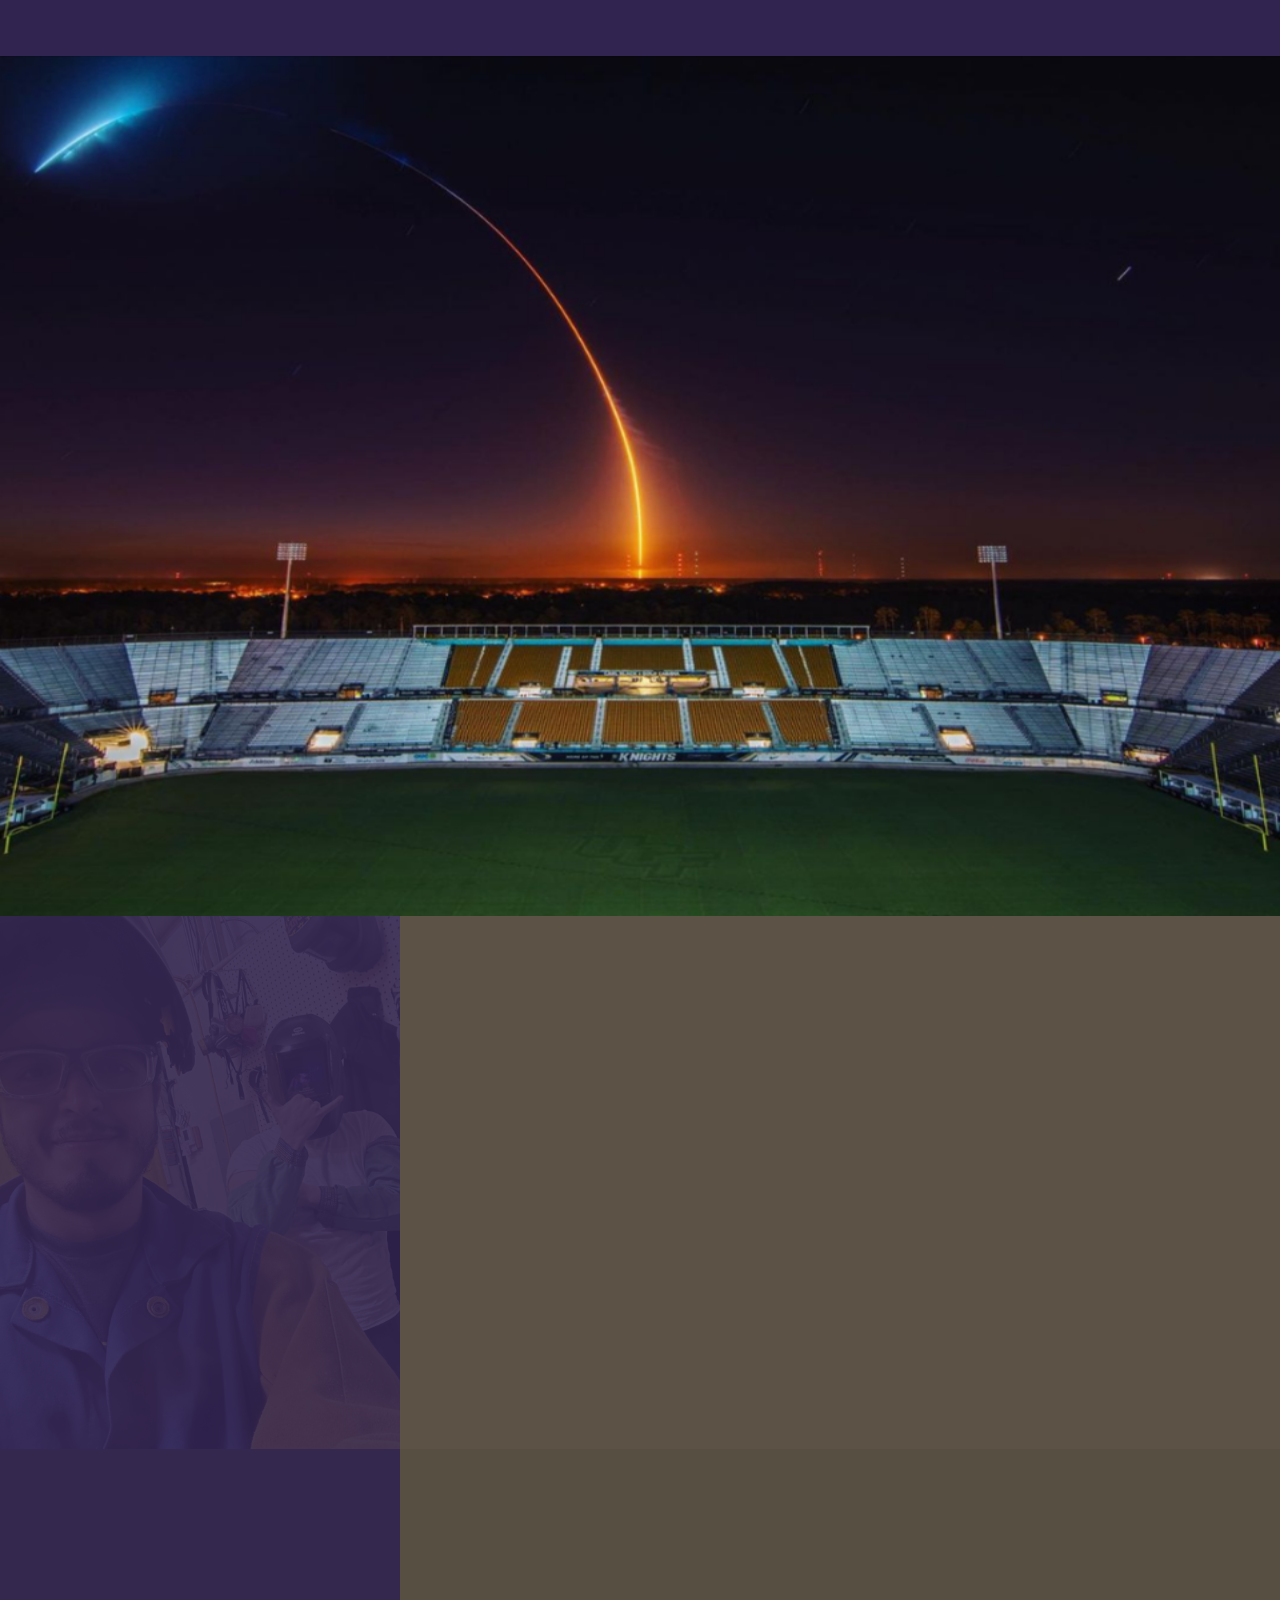
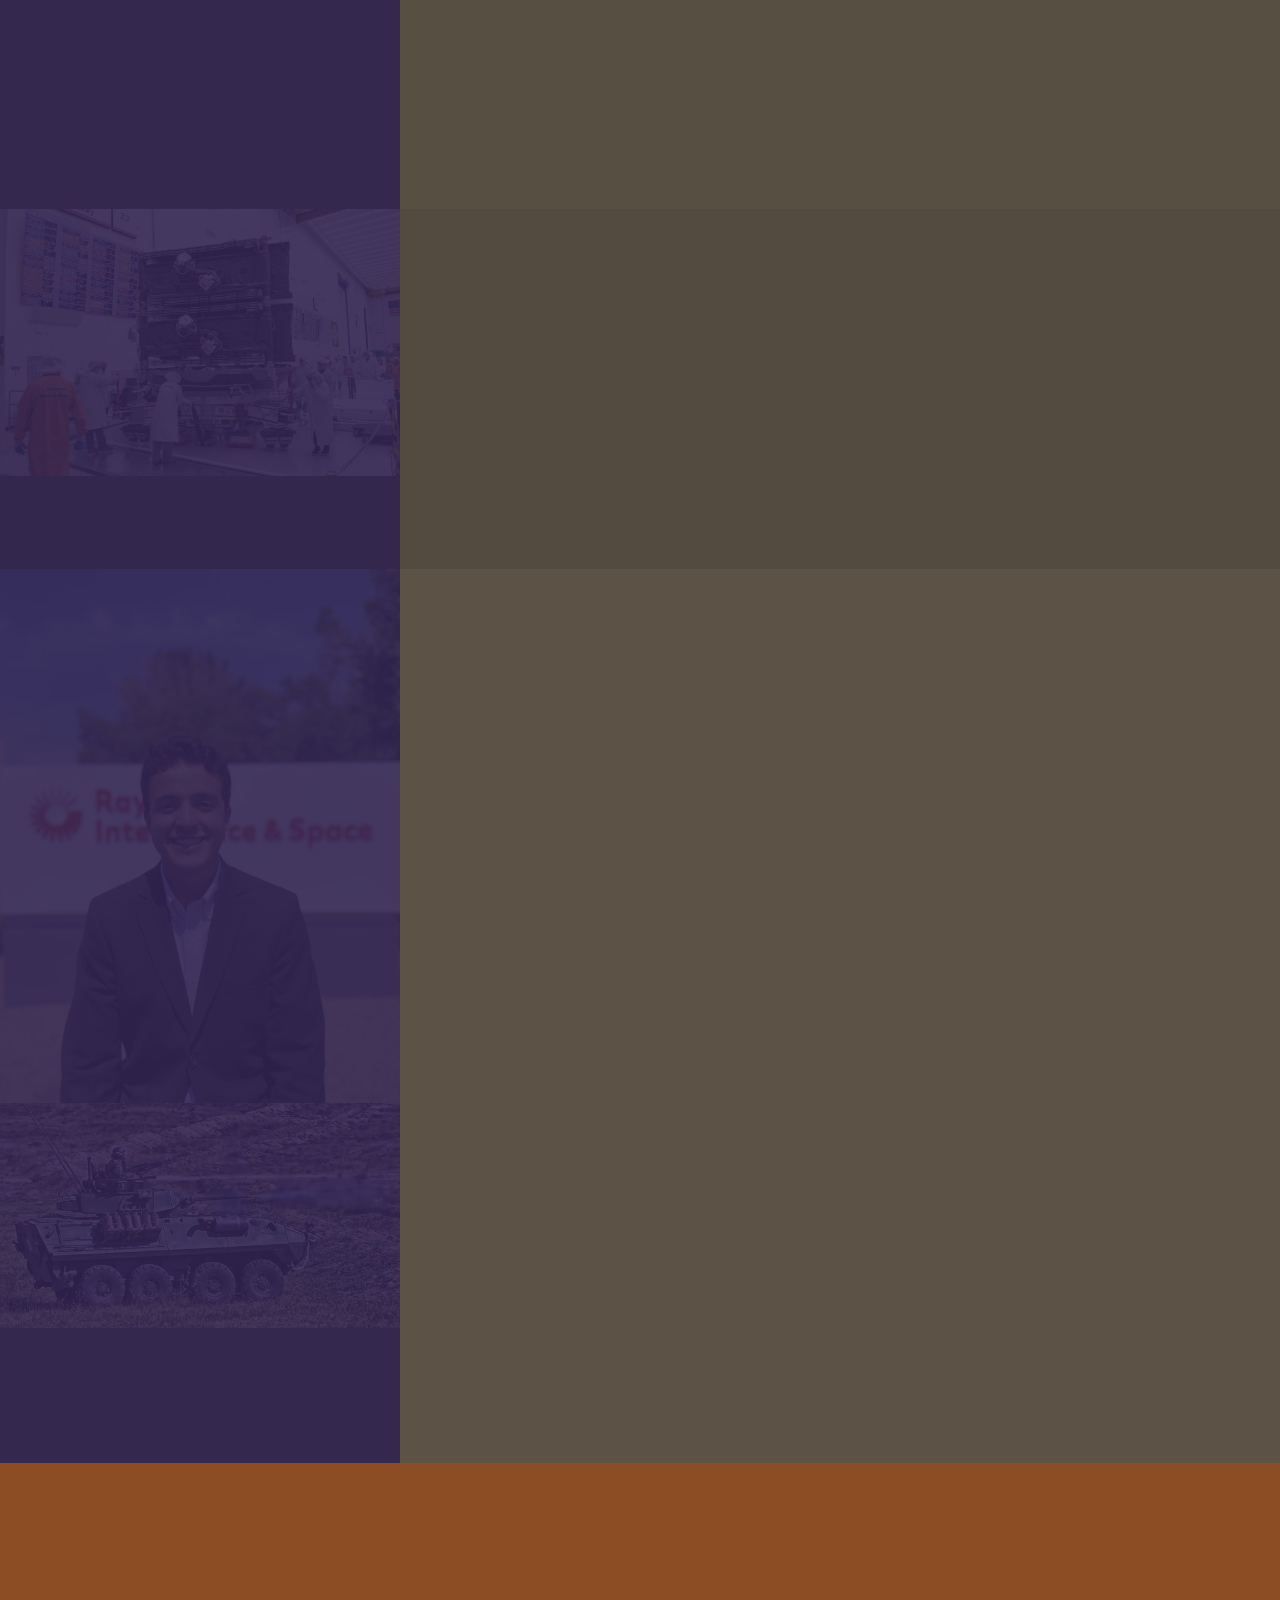
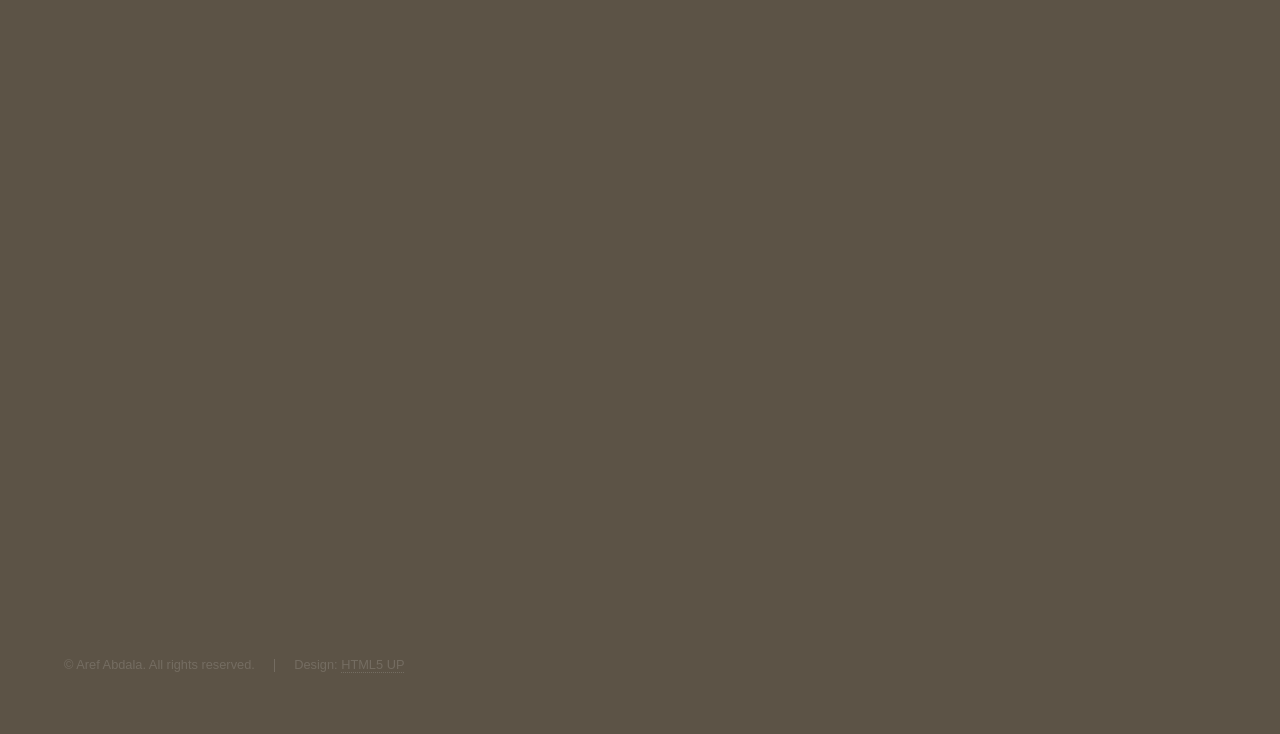
==== index.html @ 1170869e "Update index.html" ====
<!DOCTYPE HTML>
<!--
	Hyperspace by HTML5 UP
	html5up.net | @ajlkn
	Free for personal and commercial use under the CCA 3.0 license (html5up.net/license)
-->
<html>
	<head>
		<title>Aref Abdala</title>
		<meta charset="utf-8" />
		<meta name="viewport" content="width=device-width, initial-scale=1, user-scalable=no" />
		<link rel="stylesheet" href="assets/css/main.css" />
		<noscript><link rel="stylesheet" href="assets/css/noscript.css" /></noscript>
	</head>
	<body class="is-preload">

		<!-- Sidebar -->
			<section id="sidebar">
				<div class="inner">
					<nav>
						<ul>
							<li><a href="#intro">Introduction</a></li>
							<li><a href="#one">Internships</a></li>
							<li><a href="#two">Extra Curricular</a></li>
							<li><a href="#three">Skills & Interests</a></li>
							
							<li><a href="#five">Awards & Recognitions</a></li>
							<li><a href="#six">Contact</a></li>

						</ul>
					</nav>
				</div>
			</section>

		<!-- Wrapper -->
			<div id="wrapper">

				<!-- Intro -->
					<section id="intro" class="wrapper style1 fullscreen fade-up">
						<div class="inner">
							<h1>Aref Abdala</h1>
							<p>Welcome to my portfolio! I created this website to showcase my skills and past experiences.
								<br><br> I am an Aerospace and Mechanical Engineering student at the Univesity of Central Florida looking for opportunities to learn and develop my skills.
							<br><br> Click the button below if you would like more details in a PDF version of this portfolio or my resume! 
								<li><a href="Aref_portfolio.pdf" class="button scrolly">Portfolio PDF</a><a href="Aref_resume.pdf" class="button scrolly">Resume PDF</a></li>
							</ul>
							</div>
					</section>

				<!-- One -->
					<section id="one" class="wrapper style2 spotlights">
						<section>
							<a href="#" class="image"><img src="images/LDS_1.jpg" alt="" data-position="top center" style="max-height:100%; max-width:100%;"/></a>
							<div class="content">
								<div class="inner">
									<h2>LDS Vacuum</h2>
									<p>Manufactured high vacuum hardware capable of sustaing leak rates
										below 1E−9 mbar through TIG welding, manual lathe, manual mill, and other shop tools.</p>
									
								</div>
							</div>
						</section>
						<section>
							<a href="#" class="image"><img src="images/jpl_1.jpg" alt="" style="max-height:100%; max-width:100%;"/></a>
							<div class="content">
								<div class="inner">
									<h2>Jet Propulsion Laboratory</h2>
									<p>Analyzed sea surface temperature (SST), ocean chlorophyll a, and sea level data from the Surface Water Ocean Topography (SWOT) mission.
									</p>
									
								</div>
							</div>
						</section>
						<section>
							<a href="#" class="image"><img src="images/boeing_1.jpg" alt=""style="max-height:100%; max-width:100%;" /></a>
							<div class="content">
								<div class="inner">
									<h2>Boeing</h2>
									<p>Identified, documented, and communicated powered spacecraft testing anomalies in an ESD controlled environment.</p>
									
								</div>
							</div>
						</section>
						<section>
							<a href="#" class="image"><img src="images/RIS_1.jpg" alt=""  style="max-height:100%; max-width:100%;"/></a>
							<div class="content">
								<div class="inner">
									<h2>Raytheon Intelligence and Space</h2>
									<p>Established comprehensive documentation guidelines and desk instructions for Joint Polar Satellite System- Common Ground Systems.</p>
									
								</div>
							</div>
						</section>
						<section>
							<a href="#" class="image"><img src="images/NSIN_1.jpg" alt="" data-position="top center" style="max-height:100%; max-width:100%;" /></a>
							<div class="content">
								<div class="inner">
									<h2>National Security Innovation Network</h2>
									<p>Utilized topology optimization techniques to reduce material usage while maintaining structural integrity of additively manufactured projects.</p>
									
								</div>
							</div>
						</section>
						
					</section>

				<!-- Two -->
					<section id="two" class="wrapper style3 fade-up">
						<div class="inner">
							<h2>Extra Curricular</h2>
							<p>The following is a list of activities and projects that I have worked!</p>
							<div class="features">
								<section>
									<a href="#" class="image"><img src="images/micro_1.jpg" alt="" data-position="top center" style="max-height:100%; max-width:100%;"/></a>
									<h3>Small-Scale Rotating Detonation Engine</h3>
									<p>Led the design, fabrication and testing of UCF's first Small-Scale Rotating Detonation Engine.</p>
									
								</section>
								<section>
									<a href="#" class="image"><img src="images/AIAA_1.jpg" alt="" data-position="top center" style="max-height:100%; max-width:100%;"/></a>
									<h3>3-in Rotating Detonation Engine</h3>
									<p>Compared three methods of calculating the stagnation pressure at the exit of a combustion chamber.</p>
									
								</section>

								<section>
									<a href="#" class="image"><img src="images/emerg_1.JPG" alt="" data-position="top center" style="max-height:100%; max-width:100%;"/></a>
									<h3>Emergency Insights</h3>
									<p>Developed a platform that allows future home owners or property managers to access potential hazards to their property from natural disasters.</p>
									
								</section>
								<section>
									<a href="#" class="image"><img src="images/arm_1.jpg" alt="" data-position="top center" style="max-height:100%; max-width:100%;"/></a>
									<h3>Robotic Arm Project</h3>
									<p>Oversaw the design, manufacturing and integration of a robotic arm.</p>
									
								</section>
								<section>
									<a href="#" class="image"><img src="images/OUR_1.jpg" alt="" data-position="top center" style="max-height:100%; max-width:100%;"/></a>
									<h3>Office of undergaduate Research</h3>
									<p>Mentored multiple university students by establishing unique goals, timelines, and possible opportunities for each individual.</p>
									
								</section>
								<section>
									<a href="#" class="image"><img src="images/SS_1.webp" alt="" data-position="top center" style="max-height:100%; max-width:100%;"/></a>
									<h3>Nanophotonics Device Group
									</h3>
									<p>Led a research study focused on determining the best manufacturing techniques for a photovoltaic cell.</p>
									
								</section>
								<section>
									<a href="#" class="image"><img src="images/Fiesta_1.jpg" alt="" data-position="top center" style="max-height:100%; max-width:100%;"/></a>
									<h3>Community Service</h3>
									<p>Volunteered at multiple non-profit organizations.These organizations vary from camp counselor, scholarship ambassador and pier cleanup scuba diver.</p>
									
								</section>
								<section>
									<a href="#" class="image"><img src="images/seds.jpg" alt="" data-position="top center" style="max-height:100%; max-width:100%;"/></a>
									<h3>Student Organization</h3>
									<p>Participated and led multiple registered student organizations at the University of Central Florida.</p>
									
								</section>
								
							</div>
							
						</div>
					</section>
					<!-- Three -->

					<section id="three" class="wrapper style3 fade-up">
						<div class="inner">
							<h2>Skills & Interests</h2>
							
							<h3>Programming</h3>
							<div class="featurestest">
								<section>
									<h4>Python</h4>
								</section>
								<section>
									<h4>MATLAB</h4>
								</section>
								<section>
									<h4>C</h4>
								</section>
								<section>
									<h4>HTML</h4>
								</section>
								<section>
									<h4>CSS</h4>
								</section>
								<section>
									<h4>LATEX</h4>
								</section>
								
								
							</div>
							<h3>Software</h3>
							<div class="featurestest">
								<section>
									<h4>ANSYS</h4>
								</section>
								<section>
									<h4>Solidworks</h4>
								</section>
								<section>
									<h4>LabVIEW</h4>
								</section>
								<section>
									<h4>Jira</h4>
								</section>
								<section>
									<h4>Confluence</h4>
								</section>
								<section>
									<h4>Excel</h4>
								</section>
								<section>
									<h4>Gantt</h4>
								</section>
								<section>
									<h4>Teamcenter</h4>
								</section>
								<section>
									<h4>Word</h4>
								</section>
								<section>
									<h4>Github</h4>
								</section>
								<section>
									<h4>Overleaf</h4>
								</section>
								
								
							</div>

							<h3>Fabrication</h3>
							<div class="featurestest">
								<section>
									<h4>ASME Y14.5 GD&T,</h4>
								</section>
								<section>
									<h4>P&ID</h4>
								</section>
								
								<section>
									<h4>Band Saw</h4>
								</section>
								<section>
									<h4>Dynobrade and Dremel</h4>
								</section>
								<section>
									<h4>Manual Lathe</h4>
								</section>
								<section>
									<h4>Manual Mill</h4>
								</section>
								<section>
									<h4>TIG Welding</h4>
								</section>
								<section>
									<h4>MIG Welding</h4>
								</section>
								<section>
									<h4>3D Printing</h4>
								</section>
								<section>
									<h4>Metrology</h4>
								</section>
								
								
							</div>

							<h3>Interests</h3>
							<div class="featurestest">
								<section>
									<h4>Geographic Information Systems (GIS)</h4>
								</section>
								<section>
									<h4>Space Economy</h4>
								</section>
								<section>
									<h4>Automotive Refurbishing</h4>
								</section>
								<section>
									<h4>Volunteering
									</h4>
								</section>
								
								
							</div>
						</div>
					</section>
				
					

					<!-- Five -->
				<section id="five" class="wrapper style1 fade-up">
					<div class="inner">
						<h2>Awards & Recognitions</h2>
						
						<div class="inner">
							<h3>Scholarships</h3>
							<ul class="alt">
								<li style="text-align:left;">
									<span style="float:right;">
										2020, 2021, 2022, 2023
									</span>
									Bright Futures Medallion Scholarship
									
								</li>
								<li style="text-align:left;">
									<span style="float:right;">
										2021, 2022, 2023
									</span>
									Lockheed Martin STEM Scholarship
									
								</li>
								<li style="text-align:left;">
									<span style="float:right;">
										2021, 2022, 2023
									</span>
									Hispanic Scholarship Fund Scholar
									
								</li>
								<li style="text-align:left;">
									<span style="float:right;">
										2021, 2022, 2023
									</span>
									Hispanic Heritage Scholarship Fund (HHSF)(Boeing & Duke Energy)
									
								</li>
								<li style="text-align:left;">
									<span style="float:right;">
										2022, 2023
									</span>
									RAMP Scholar (UCF)
									
								</li>
								<li style="text-align:left;">
									<span style="float:right;">
										2023
									</span>
									Presidio Future Built Scholarship
									
								<li style="text-align:left;">
									<span style="float:right;">
										2022
									</span>
									ScholarSHPE (Raytheon Technologies)
									
								</li>
								<li style="text-align:left;">
									<span style="float:right;">
										2022
									</span>
									Pheonix Scholarship (UCF)
									
								</li>
								<li style="text-align:left;">
									<span style="float:right;">
										2022
									</span>
									GMiS Scholarship (Boeing)
									
								</li>
								<li style="text-align:left;">
									<span style="float:right;">
										2022
									</span>
									Diversity Scholar (Boeing & AIAA)
									
								</li>
								<li style="text-align:left;">
									<span style="float:right;">
										2021
									</span>
									Ortlieb Scholarship
									
								</li>
								<li style="text-align:left;">
									<span style="float:right;">
										2020
									</span>
									F-L.E.A.R.N. Scholarship (UCF)
									
								</li>
								<li style="text-align:left;">
									<span style="float:right;">
										2020
									</span>
									Salute to Education Scholarship (Ford)
									
								</li>
								<li style="text-align:left;">
									<span style="float:right;">
										2020
									</span>
									Broward Education Foundation
									
								</li>
								<li style="text-align:left;">
									<span style="float:right;">
										2020
									</span>
									PTSA Steve Schultze Memorial Scholarship
									
								</li>
								<li style="text-align:left;">
									<span style="float:right;">
										2020
									</span>
									Nicole Hobin Memorial Scholarship
									
								</li>
							</ul>

							<h3>Publications</h3>
							<ul class="alt">
								<li style="text-align:left;">
									<span style="float:right;">
										AIAA Aviation 2023
									</span>
									"Base Drag Considerations to Determine Equivalent Available  
									<br>Pressure in the Rotating Detonation Rocket Engine" 
									
								</li>
								<li style="text-align:left;">
									<span style="float:right;">
										AIAA Region II Student Conference 2024
									</span>
									"Exploring Operability and Design Characteristics of a Small-Scale 
									<br> Methane/Oxygen Jet-in-Crossflow Rotating Detonation Engine" (pending)
									
								</li>
								<li style="text-align:left;">
									<span style="float:right;">
										AIAA SciTech 2025
									</span>
									"Additively Manufactured Inconel 718 In Small-Scale Rotating  
									<br>Detonation Rocket Engines" (pending)							
								</li>
							</ul>

							<h3>Academic Presentations</h3>
							<ul class="alt">
								<li style="text-align:left;">
									<span style="float:right;">
										2024
									</span>
								</li>Student Scholar Symposiun
									
								<li style="text-align:left;">
									<span style="float:right;">
										2024
									</span>
									AIAA Region II Student Conference
									
								</li>
								<li style="text-align:left;">
									<span style="float:right;">
										2023
									</span>
									AIAA 2023 Aviation Conference
									
								</li>
								<li style="text-align:left;">
									<span style="float:right;">
										2023
									</span>
									Florida Fluids Symposium II
									
								</li>
								<li style="text-align:left;">
									<span style="float:right;">
										2022
									</span>
									SHPE National Conference
									
								</li>
								<li style="text-align:left;">
									<span style="float:right;">
										2021
									</span>
									Office of Undergraduate Research - F-L.E.A.R.N. Showcase
									
								</li>
							</ul>
						
							
							
						</div>
					</div>
				</section>

		
				<!-- six -->
				<section id="six" class="wrapper style1 fade-up">
					<div class="inner">
						<h2>Get in touch</h2>
						<p>Feel free to reach out if you have any questions, or just want to chat!
							<br>
							For more info, make sure to check my resume and protfolio!
							<li><a href="Aref_portfolio.pdf" class="button scrolly">Portfolio PDF</a><a href="Aref_resume.pdf" class="button scrolly">Resume PDF</a></li>
						</p>
						<div class="inner">
							<section>
								<ul class="contact">
									<li>
										<h3>Email</h3>
										<a href="#">arefabdala@gmail.com</a>
									</li>
									<li>
										<h3>Phone</h3>
										<span>(786) 899-1650</span>
									</li>
								</ul>
							</section>
						</div>
					</div>
				</section>

			</div>
			
		<!-- Footer -->
			<footer id="footer" class="wrapper style1-alt">
				<div class="inner">
					<ul class="menu">
						<li>&copy; Aref Abdala. All rights reserved.</li><li>Design: <a href="http://html5up.net">HTML5 UP</a></li>
					</ul>
				</div>
			</footer>

		<!-- Scripts -->
			<script src="assets/js/jquery.min.js"></script>
			<script src="assets/js/jquery.scrollex.min.js"></script>
			<script src="assets/js/jquery.scrolly.min.js"></script>
			<script src="assets/js/browser.min.js"></script>
			<script src="assets/js/breakpoints.min.js"></script>
			<script src="assets/js/util.js"></script>
			<script src="assets/js/main.js"></script>

	</body>
</html>
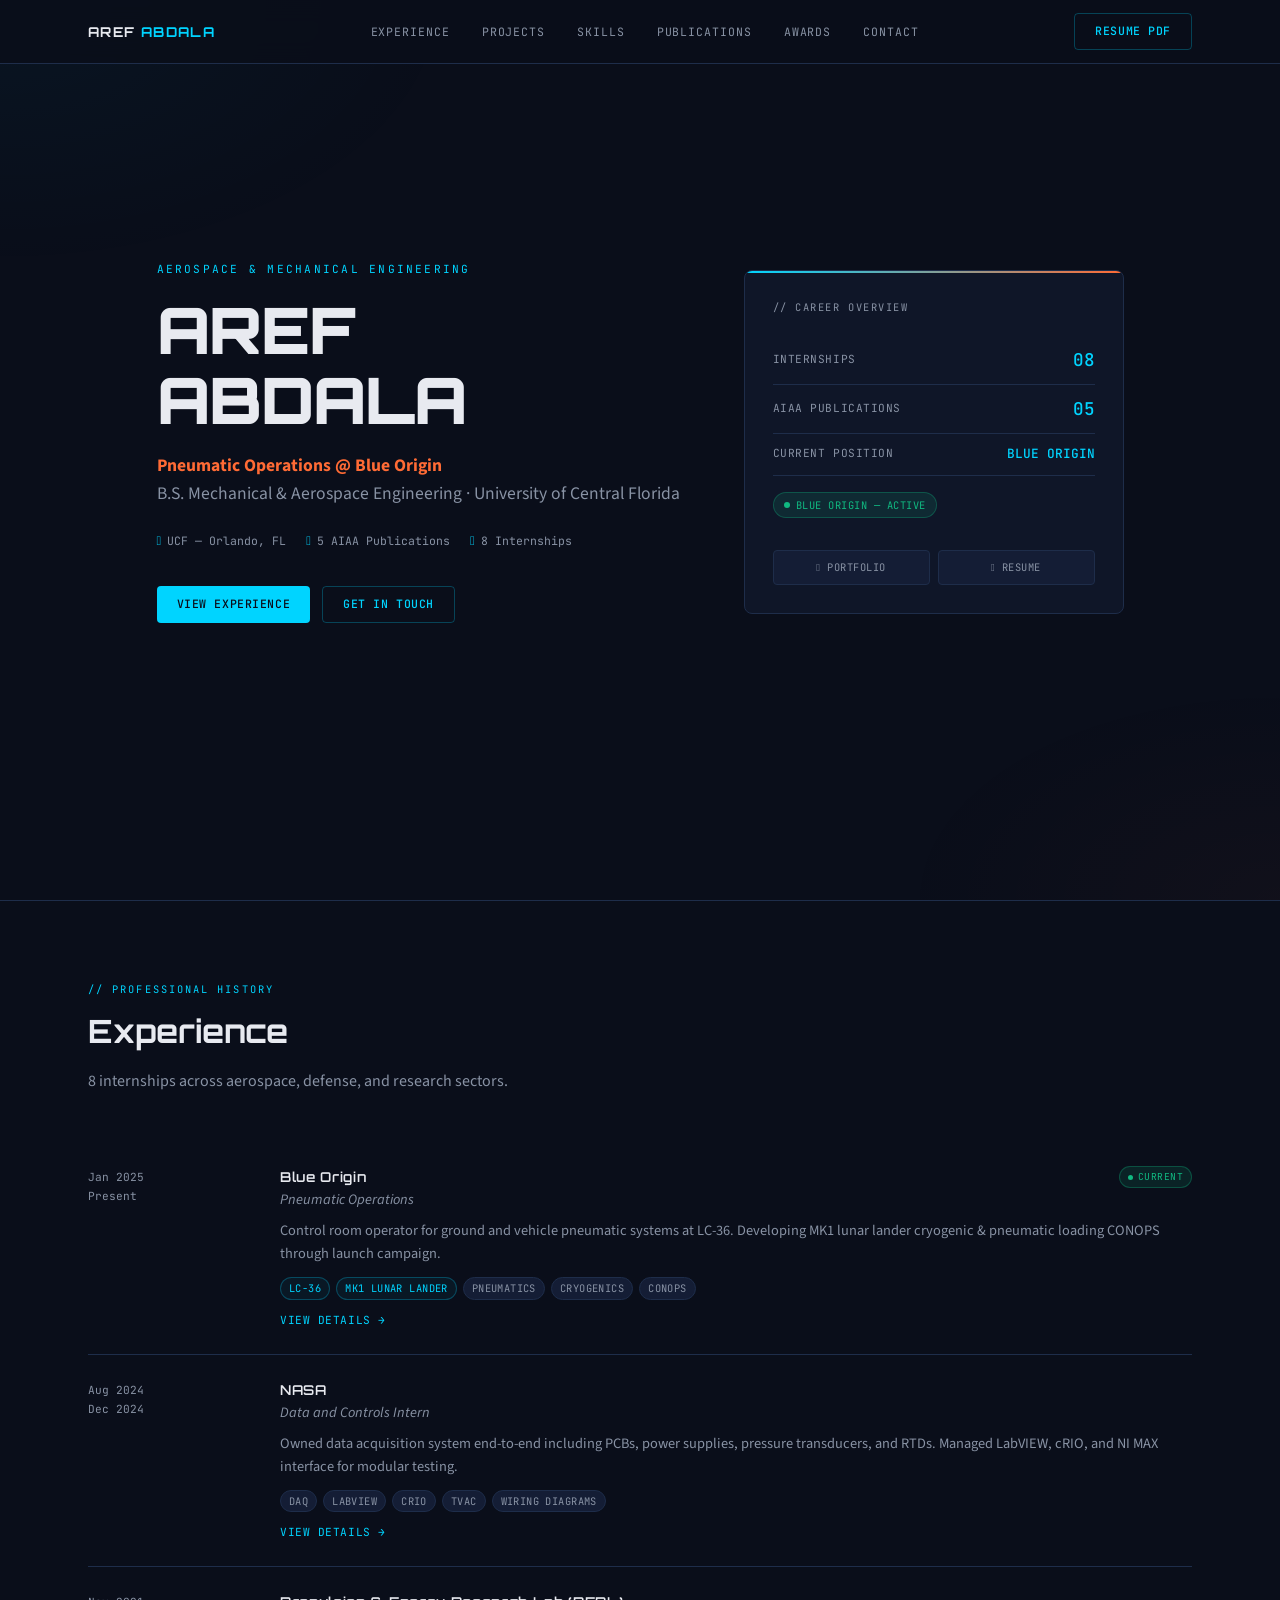
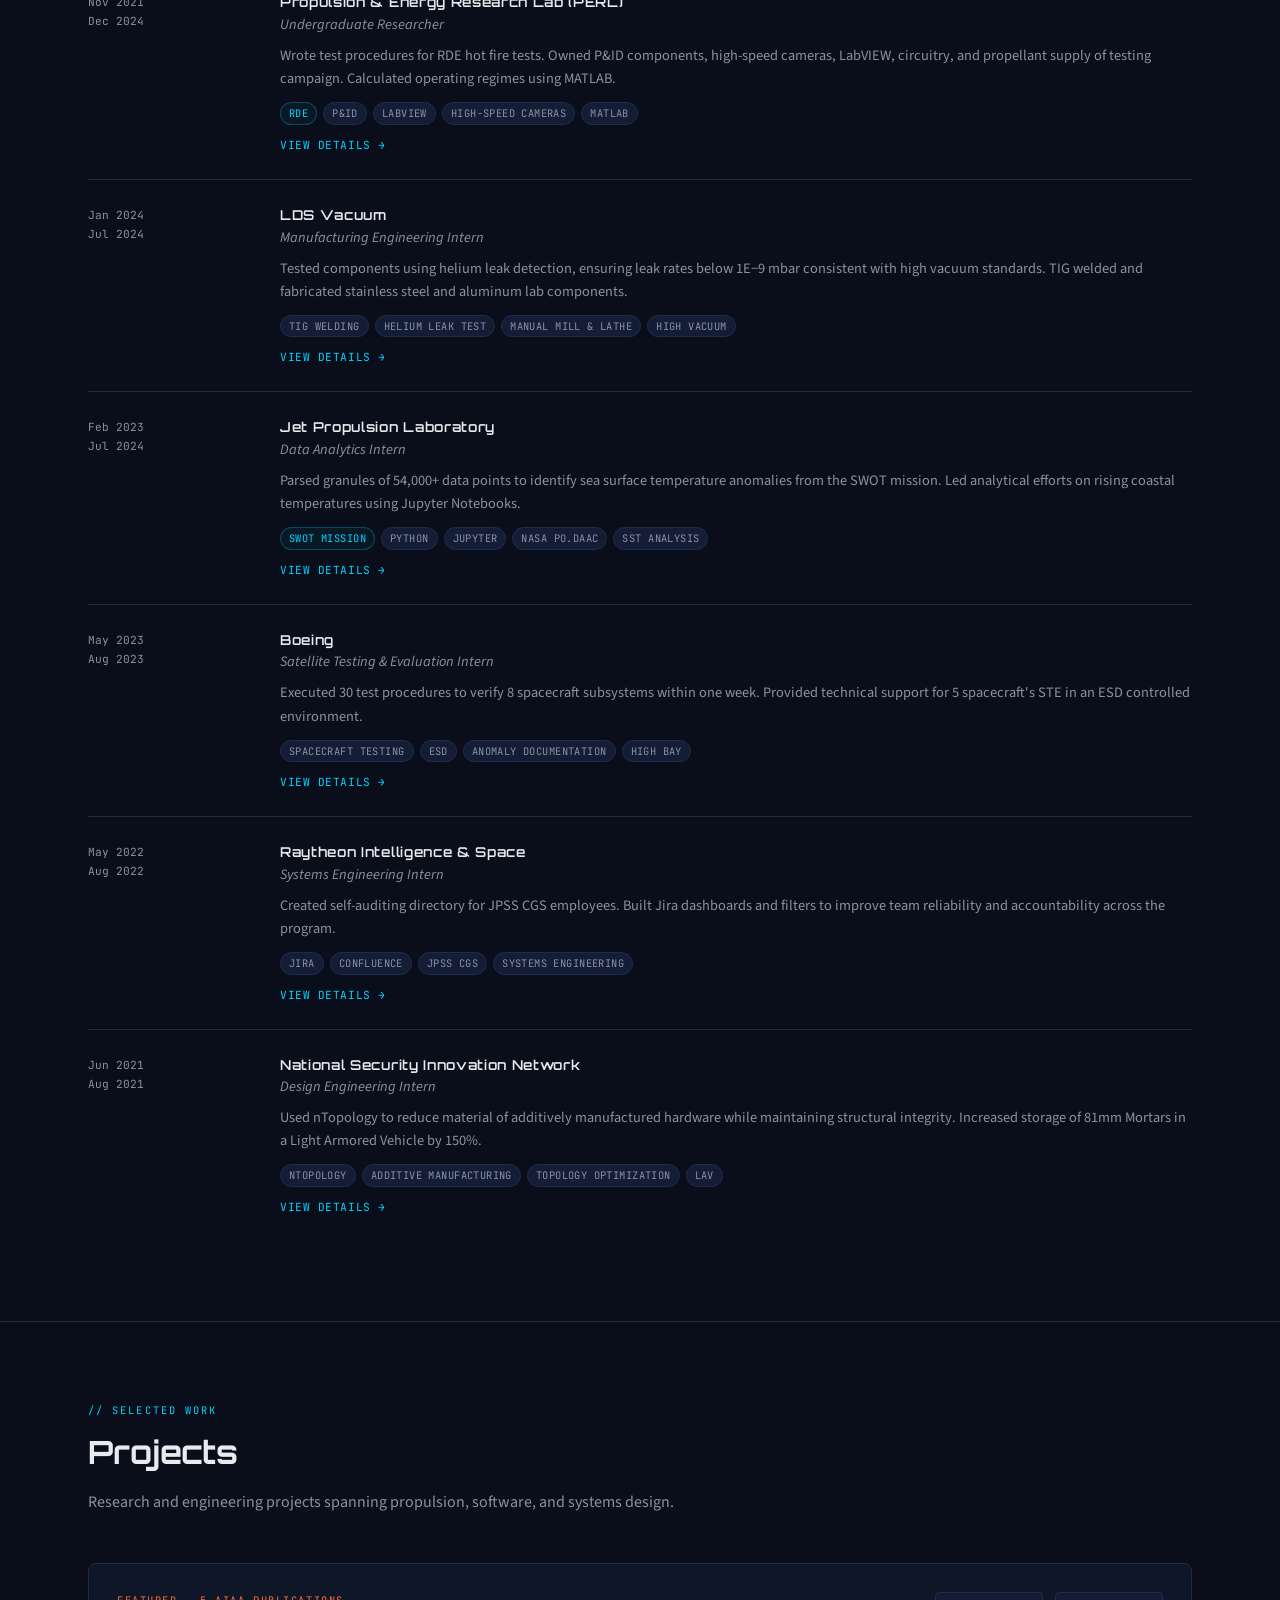
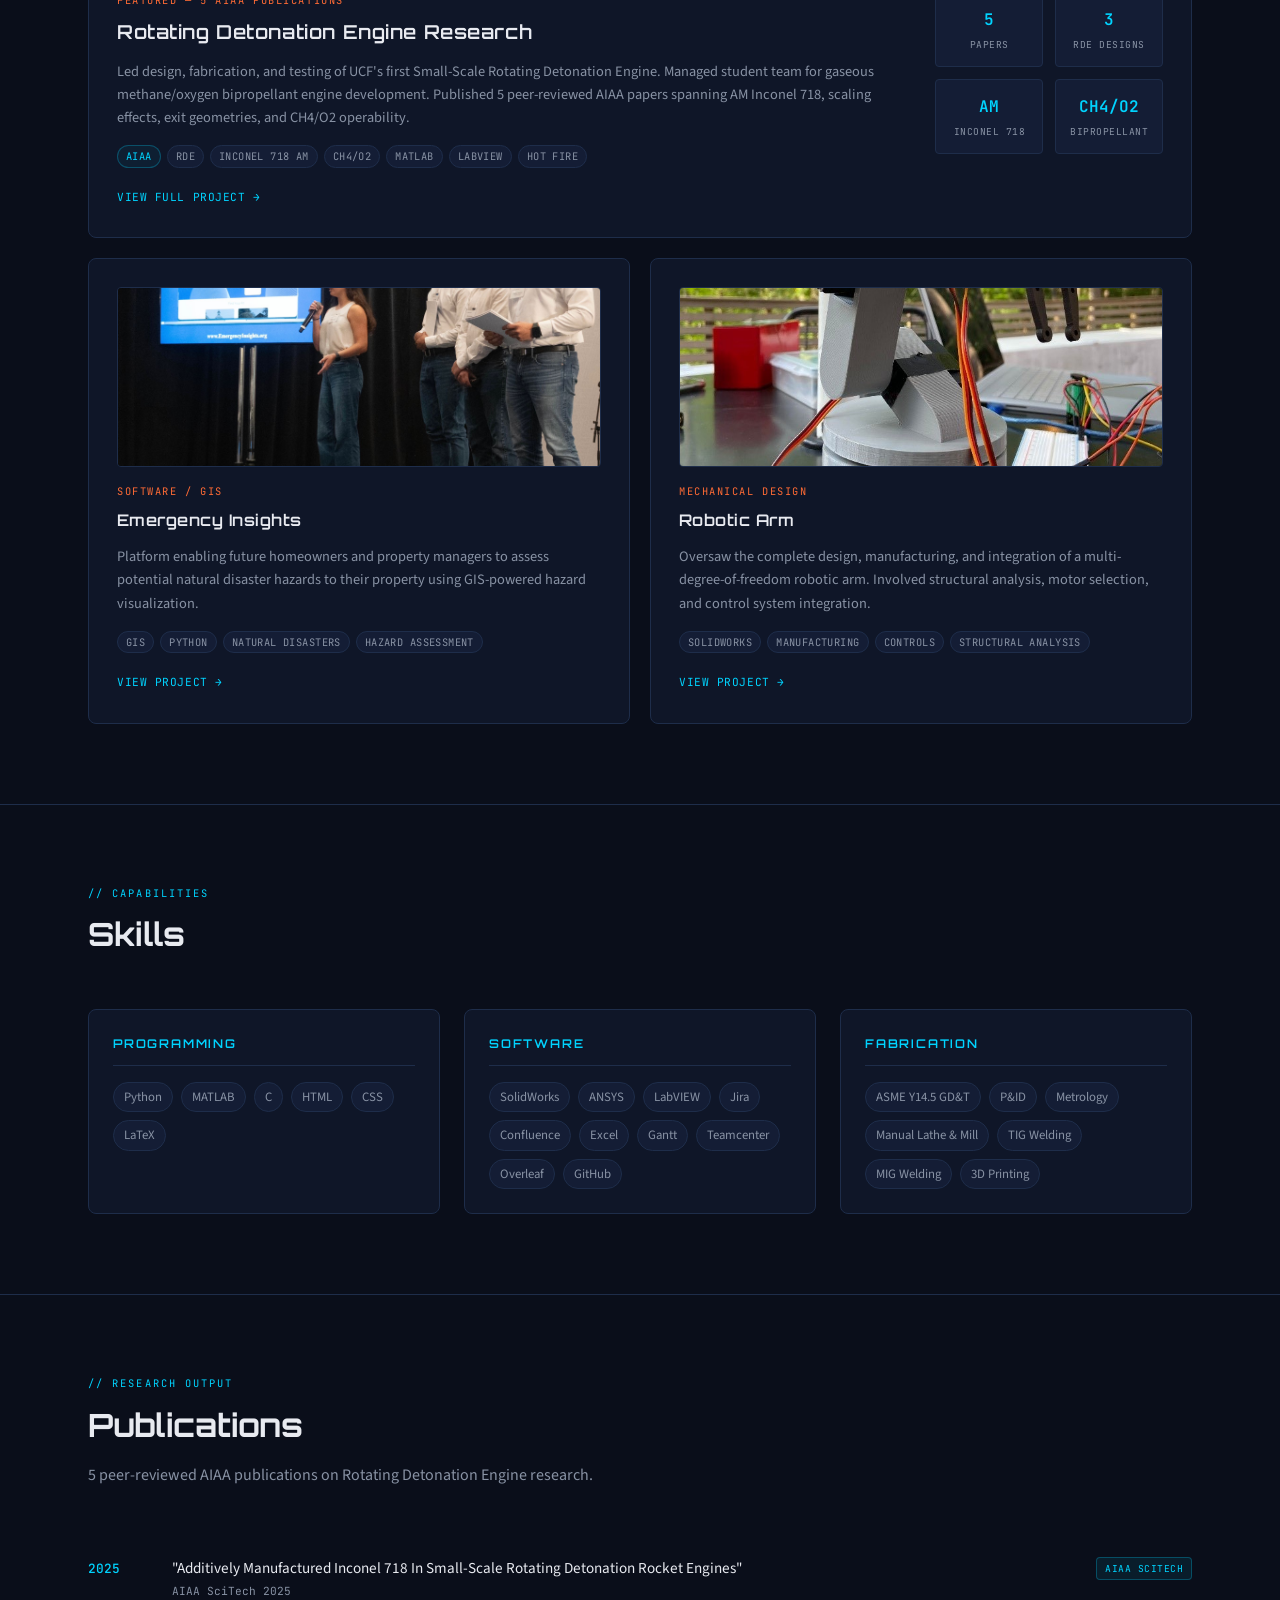
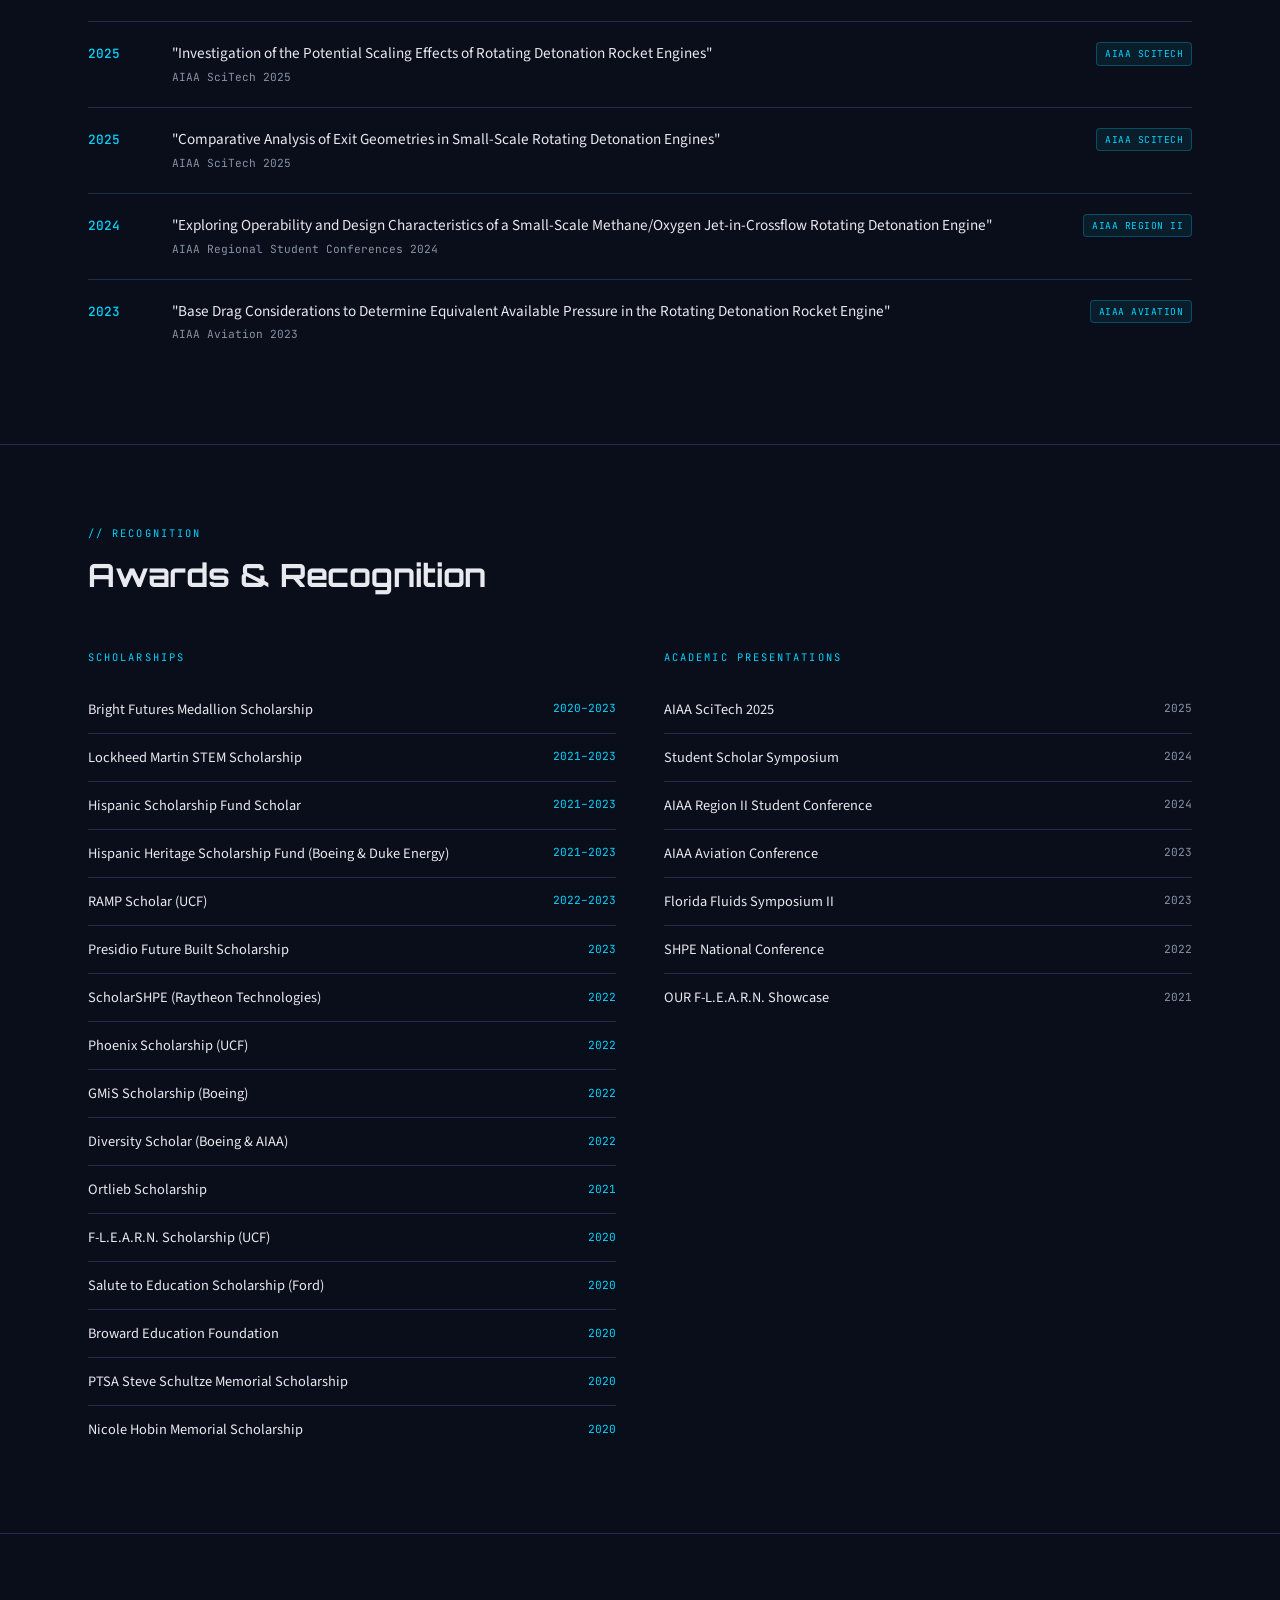
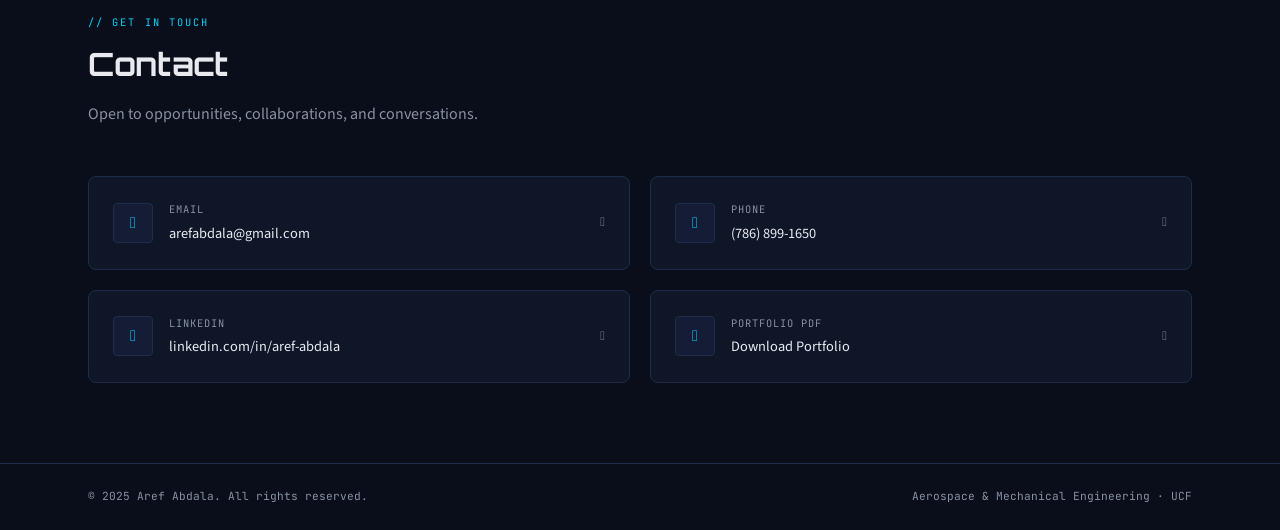
==== commit 646bb591: "re-vamp" ====
--- a/index.html
+++ b/index.html
@@ -1,543 +1,564 @@
-<!DOCTYPE HTML>
-<!--
-	Hyperspace by HTML5 UP
-	html5up.net | @ajlkn
-	Free for personal and commercial use under the CCA 3.0 license (html5up.net/license)
--->
-<html>
-	<head>
-		<title>Aref Abdala</title>
-		<meta charset="utf-8" />
-		<meta name="viewport" content="width=device-width, initial-scale=1, user-scalable=no" />
-		<link rel="stylesheet" href="assets/css/main.css" />
-		<noscript><link rel="stylesheet" href="assets/css/noscript.css" /></noscript>
-	</head>
-	<body class="is-preload">
-
-		<!-- Sidebar -->
-			<section id="sidebar">
-				<div class="inner">
-					<nav>
-						<ul>
-							<li><a href="#intro">Introduction</a></li>
-							<li><a href="#one">Internships</a></li>
-							<li><a href="#two">Extra Curricular</a></li>
-							<li><a href="#three">Skills & Interests</a></li>
-							
-							<li><a href="#five">Awards & Recognitions</a></li>
-							<li><a href="#six">Contact</a></li>
-
-						</ul>
-					</nav>
-				</div>
-			</section>
-
-		<!-- Wrapper -->
-			<div id="wrapper">
-
-				<!-- Intro -->
-					<section id="intro" class="wrapper style1 fullscreen fade-up">
-						<div class="inner">
-							<h1>Aref Abdala</h1>
-							<p>Welcome to my portfolio! I created this website to showcase my skills and past experiences.
-								<br><br> I am an Aerospace and Mechanical Engineering student at the Univesity of Central Florida looking for opportunities to learn and develop my skills.
-							<br><br> Click the button below if you would like more details in a PDF version of this portfolio or my resume! 
-								<li><a href="Aref_portfolio.pdf" class="button scrolly">Portfolio PDF</a><a href="Aref_resume.pdf" class="button scrolly">Resume PDF</a></li>
-							</ul>
-							</div>
-					</section>
-
-				<!-- One -->
-					<section id="one" class="wrapper style2 spotlights">
-						<section>
-							<a href="#" class="image"><img src="images/LDS_1.jpg" alt="" data-position="top center" style="max-height:100%; max-width:100%;"/></a>
-							<div class="content">
-								<div class="inner">
-									<h2>LDS Vacuum</h2>
-									<p>Manufactured high vacuum hardware capable of sustaing leak rates
-										below 1E−9 mbar through TIG welding, manual lathe, manual mill, and other shop tools.</p>
-									
-								</div>
-							</div>
-						</section>
-						<section>
-							<a href="#" class="image"><img src="images/jpl_1.jpg" alt="" style="max-height:100%; max-width:100%;"/></a>
-							<div class="content">
-								<div class="inner">
-									<h2>Jet Propulsion Laboratory</h2>
-									<p>Analyzed sea surface temperature (SST), ocean chlorophyll a, and sea level data from the Surface Water Ocean Topography (SWOT) mission.
-									</p>
-									
-								</div>
-							</div>
-						</section>
-						<section>
-							<a href="#" class="image"><img src="images/boeing_1.jpg" alt=""style="max-height:100%; max-width:100%;" /></a>
-							<div class="content">
-								<div class="inner">
-									<h2>Boeing</h2>
-									<p>Identified, documented, and communicated powered spacecraft testing anomalies in an ESD controlled environment.</p>
-									
-								</div>
-							</div>
-						</section>
-						<section>
-							<a href="#" class="image"><img src="images/RIS_1.jpg" alt=""  style="max-height:100%; max-width:100%;"/></a>
-							<div class="content">
-								<div class="inner">
-									<h2>Raytheon Intelligence and Space</h2>
-									<p>Established comprehensive documentation guidelines and desk instructions for Joint Polar Satellite System- Common Ground Systems.</p>
-									
-								</div>
-							</div>
-						</section>
-						<section>
-							<a href="#" class="image"><img src="images/NSIN_1.jpg" alt="" data-position="top center" style="max-height:100%; max-width:100%;" /></a>
-							<div class="content">
-								<div class="inner">
-									<h2>National Security Innovation Network</h2>
-									<p>Utilized topology optimization techniques to reduce material usage while maintaining structural integrity of additively manufactured projects.</p>
-									
-								</div>
-							</div>
-						</section>
-						
-					</section>
-
-				<!-- Two -->
-					<section id="two" class="wrapper style3 fade-up">
-						<div class="inner">
-							<h2>Extra Curricular</h2>
-							<p>The following is a list of activities and projects that I have worked!</p>
-							<div class="features">
-								<section>
-									<a href="#" class="image"><img src="images/micro_1.jpg" alt="" data-position="top center" style="max-height:100%; max-width:100%;"/></a>
-									<h3>Small-Scale Rotating Detonation Engine</h3>
-									<p>Led the design, fabrication and testing of UCF's first Small-Scale Rotating Detonation Engine.</p>
-									
-								</section>
-								<section>
-									<a href="#" class="image"><img src="images/AIAA_1.jpg" alt="" data-position="top center" style="max-height:100%; max-width:100%;"/></a>
-									<h3>3-in Rotating Detonation Engine</h3>
-									<p>Compared three methods of calculating the stagnation pressure at the exit of a combustion chamber.</p>
-									
-								</section>
-
-								<section>
-									<a href="#" class="image"><img src="images/emerg_1.JPG" alt="" data-position="top center" style="max-height:100%; max-width:100%;"/></a>
-									<h3>Emergency Insights</h3>
-									<p>Developed a platform that allows future home owners or property managers to access potential hazards to their property from natural disasters.</p>
-									
-								</section>
-								<section>
-									<a href="#" class="image"><img src="images/arm_1.jpg" alt="" data-position="top center" style="max-height:100%; max-width:100%;"/></a>
-									<h3>Robotic Arm Project</h3>
-									<p>Oversaw the design, manufacturing and integration of a robotic arm.</p>
-									
-								</section>
-								<section>
-									<a href="#" class="image"><img src="images/OUR_1.jpg" alt="" data-position="top center" style="max-height:100%; max-width:100%;"/></a>
-									<h3>Office of undergaduate Research</h3>
-									<p>Mentored multiple university students by establishing unique goals, timelines, and possible opportunities for each individual.</p>
-									
-								</section>
-								<section>
-									<a href="#" class="image"><img src="images/SS_1.webp" alt="" data-position="top center" style="max-height:100%; max-width:100%;"/></a>
-									<h3>Nanophotonics Device Group
-									</h3>
-									<p>Led a research study focused on determining the best manufacturing techniques for a photovoltaic cell.</p>
-									
-								</section>
-								<section>
-									<a href="#" class="image"><img src="images/Fiesta_1.jpg" alt="" data-position="top center" style="max-height:100%; max-width:100%;"/></a>
-									<h3>Community Service</h3>
-									<p>Volunteered at multiple non-profit organizations.These organizations vary from camp counselor, scholarship ambassador and pier cleanup scuba diver.</p>
-									
-								</section>
-								<section>
-									<a href="#" class="image"><img src="images/seds.jpg" alt="" data-position="top center" style="max-height:100%; max-width:100%;"/></a>
-									<h3>Student Organization</h3>
-									<p>Participated and led multiple registered student organizations at the University of Central Florida.</p>
-									
-								</section>
-								
-							</div>
-							
-						</div>
-					</section>
-					<!-- Three -->
-
-					<section id="three" class="wrapper style3 fade-up">
-						<div class="inner">
-							<h2>Skills & Interests</h2>
-							
-							<h3>Programming</h3>
-							<div class="featurestest">
-								<section>
-									<h4>Python</h4>
-								</section>
-								<section>
-									<h4>MATLAB</h4>
-								</section>
-								<section>
-									<h4>C</h4>
-								</section>
-								<section>
-									<h4>HTML</h4>
-								</section>
-								<section>
-									<h4>CSS</h4>
-								</section>
-								<section>
-									<h4>LATEX</h4>
-								</section>
-								
-								
-							</div>
-							<h3>Software</h3>
-							<div class="featurestest">
-								<section>
-									<h4>ANSYS</h4>
-								</section>
-								<section>
-									<h4>Solidworks</h4>
-								</section>
-								<section>
-									<h4>LabVIEW</h4>
-								</section>
-								<section>
-									<h4>Jira</h4>
-								</section>
-								<section>
-									<h4>Confluence</h4>
-								</section>
-								<section>
-									<h4>Excel</h4>
-								</section>
-								<section>
-									<h4>Gantt</h4>
-								</section>
-								<section>
-									<h4>Teamcenter</h4>
-								</section>
-								<section>
-									<h4>Word</h4>
-								</section>
-								<section>
-									<h4>Github</h4>
-								</section>
-								<section>
-									<h4>Overleaf</h4>
-								</section>
-								
-								
-							</div>
-
-							<h3>Fabrication</h3>
-							<div class="featurestest">
-								<section>
-									<h4>ASME Y14.5 GD&T,</h4>
-								</section>
-								<section>
-									<h4>P&ID</h4>
-								</section>
-								
-								<section>
-									<h4>Band Saw</h4>
-								</section>
-								<section>
-									<h4>Dynobrade and Dremel</h4>
-								</section>
-								<section>
-									<h4>Manual Lathe</h4>
-								</section>
-								<section>
-									<h4>Manual Mill</h4>
-								</section>
-								<section>
-									<h4>TIG Welding</h4>
-								</section>
-								<section>
-									<h4>MIG Welding</h4>
-								</section>
-								<section>
-									<h4>3D Printing</h4>
-								</section>
-								<section>
-									<h4>Metrology</h4>
-								</section>
-								
-								
-							</div>
-
-							<h3>Interests</h3>
-							<div class="featurestest">
-								<section>
-									<h4>Geographic Information Systems (GIS)</h4>
-								</section>
-								<section>
-									<h4>Space Economy</h4>
-								</section>
-								<section>
-									<h4>Automotive Refurbishing</h4>
-								</section>
-								<section>
-									<h4>Volunteering
-									</h4>
-								</section>
-								
-								
-							</div>
-						</div>
-					</section>
-				
-					
-
-					<!-- Five -->
-				<section id="five" class="wrapper style1 fade-up">
-					<div class="inner">
-						<h2>Awards & Recognitions</h2>
-						
-						<div class="inner">
-							<h3>Scholarships</h3>
-							<ul class="alt">
-								<li style="text-align:left;">
-									<span style="float:right;">
-										2020, 2021, 2022, 2023
-									</span>
-									Bright Futures Medallion Scholarship
-									
-								</li>
-								<li style="text-align:left;">
-									<span style="float:right;">
-										2021, 2022, 2023
-									</span>
-									Lockheed Martin STEM Scholarship
-									
-								</li>
-								<li style="text-align:left;">
-									<span style="float:right;">
-										2021, 2022, 2023
-									</span>
-									Hispanic Scholarship Fund Scholar
-									
-								</li>
-								<li style="text-align:left;">
-									<span style="float:right;">
-										2021, 2022, 2023
-									</span>
-									Hispanic Heritage Scholarship Fund (HHSF)(Boeing & Duke Energy)
-									
-								</li>
-								<li style="text-align:left;">
-									<span style="float:right;">
-										2022, 2023
-									</span>
-									RAMP Scholar (UCF)
-									
-								</li>
-								<li style="text-align:left;">
-									<span style="float:right;">
-										2023
-									</span>
-									Presidio Future Built Scholarship
-									
-								<li style="text-align:left;">
-									<span style="float:right;">
-										2022
-									</span>
-									ScholarSHPE (Raytheon Technologies)
-									
-								</li>
-								<li style="text-align:left;">
-									<span style="float:right;">
-										2022
-									</span>
-									Pheonix Scholarship (UCF)
-									
-								</li>
-								<li style="text-align:left;">
-									<span style="float:right;">
-										2022
-									</span>
-									GMiS Scholarship (Boeing)
-									
-								</li>
-								<li style="text-align:left;">
-									<span style="float:right;">
-										2022
-									</span>
-									Diversity Scholar (Boeing & AIAA)
-									
-								</li>
-								<li style="text-align:left;">
-									<span style="float:right;">
-										2021
-									</span>
-									Ortlieb Scholarship
-									
-								</li>
-								<li style="text-align:left;">
-									<span style="float:right;">
-										2020
-									</span>
-									F-L.E.A.R.N. Scholarship (UCF)
-									
-								</li>
-								<li style="text-align:left;">
-									<span style="float:right;">
-										2020
-									</span>
-									Salute to Education Scholarship (Ford)
-									
-								</li>
-								<li style="text-align:left;">
-									<span style="float:right;">
-										2020
-									</span>
-									Broward Education Foundation
-									
-								</li>
-								<li style="text-align:left;">
-									<span style="float:right;">
-										2020
-									</span>
-									PTSA Steve Schultze Memorial Scholarship
-									
-								</li>
-								<li style="text-align:left;">
-									<span style="float:right;">
-										2020
-									</span>
-									Nicole Hobin Memorial Scholarship
-									
-								</li>
-							</ul>
-
-							<h3>Publications</h3>
-							<ul class="alt">
-								<li style="text-align:left;">
-									<span style="float:right;">
-										AIAA Aviation 2023
-									</span>
-									"Base Drag Considerations to Determine Equivalent Available  
-									<br>Pressure in the Rotating Detonation Rocket Engine" 
-									
-								</li>
-								<li style="text-align:left;">
-									<span style="float:right;">
-										AIAA Region II Student Conference 2024
-									</span>
-									"Exploring Operability and Design Characteristics of a Small-Scale 
-									<br> Methane/Oxygen Jet-in-Crossflow Rotating Detonation Engine" (pending)
-									
-								</li>
-								<li style="text-align:left;">
-									<span style="float:right;">
-										AIAA SciTech 2025
-									</span>
-									"Additively Manufactured Inconel 718 In Small-Scale Rotating  
-									<br>Detonation Rocket Engines" (pending)							
-								</li>
-							</ul>
-
-							<h3>Academic Presentations</h3>
-							<ul class="alt">
-								<li style="text-align:left;">
-									<span style="float:right;">
-										2024
-									</span>
-								</li>Student Scholar Symposiun
-									
-								<li style="text-align:left;">
-									<span style="float:right;">
-										2024
-									</span>
-									AIAA Region II Student Conference
-									
-								</li>
-								<li style="text-align:left;">
-									<span style="float:right;">
-										2023
-									</span>
-									AIAA 2023 Aviation Conference
-									
-								</li>
-								<li style="text-align:left;">
-									<span style="float:right;">
-										2023
-									</span>
-									Florida Fluids Symposium II
-									
-								</li>
-								<li style="text-align:left;">
-									<span style="float:right;">
-										2022
-									</span>
-									SHPE National Conference
-									
-								</li>
-								<li style="text-align:left;">
-									<span style="float:right;">
-										2021
-									</span>
-									Office of Undergraduate Research - F-L.E.A.R.N. Showcase
-									
-								</li>
-							</ul>
-						
-							
-							
-						</div>
-					</div>
-				</section>
-
-		
-				<!-- six -->
-				<section id="six" class="wrapper style1 fade-up">
-					<div class="inner">
-						<h2>Get in touch</h2>
-						<p>Feel free to reach out if you have any questions, or just want to chat!
-							<br>
-							For more info, make sure to check my resume and protfolio!
-							<li><a href="Aref_portfolio.pdf" class="button scrolly">Portfolio PDF</a><a href="Aref_resume.pdf" class="button scrolly">Resume PDF</a></li>
-						</p>
-						<div class="inner">
-							<section>
-								<ul class="contact">
-									<li>
-										<h3>Email</h3>
-										<a href="#">arefabdala@gmail.com</a>
-									</li>
-									<li>
-										<h3>Phone</h3>
-										<span>(786) 899-1650</span>
-									</li>
-								</ul>
-							</section>
-						</div>
-					</div>
-				</section>
-
-			</div>
-			
-		<!-- Footer -->
-			<footer id="footer" class="wrapper style1-alt">
-				<div class="inner">
-					<ul class="menu">
-						<li>&copy; Aref Abdala. All rights reserved.</li><li>Design: <a href="http://html5up.net">HTML5 UP</a></li>
-					</ul>
-				</div>
-			</footer>
-
-		<!-- Scripts -->
-			<script src="assets/js/jquery.min.js"></script>
-			<script src="assets/js/jquery.scrollex.min.js"></script>
-			<script src="assets/js/jquery.scrolly.min.js"></script>
-			<script src="assets/js/browser.min.js"></script>
-			<script src="assets/js/breakpoints.min.js"></script>
-			<script src="assets/js/util.js"></script>
-			<script src="assets/js/main.js"></script>
-
-	</body>
-</html>+<!DOCTYPE html>
+<html lang="en">
+<head>
+  <meta charset="UTF-8">
+  <meta name="viewport" content="width=device-width, initial-scale=1.0">
+  <title>Aref Abdala — Aerospace &amp; Mechanical Engineer</title>
+  <link rel="stylesheet" href="assets/css/main.css">
+  <link rel="stylesheet" href="assets/css/animations.css">
+  <link rel="stylesheet" href="assets/css/fontawesome-all.min.css">
+</head>
+<body class="is-preload">
+
+<!-- ======================== Nav ======================== -->
+<nav id="nav">
+  <div class="nav-inner">
+    <div class="nav-logo">AREF <span>ABDALA</span></div>
+    <ul class="nav-links">
+      <li><a href="#experience">Experience</a></li>
+      <li><a href="#projects">Projects</a></li>
+      <li><a href="#skills">Skills</a></li>
+      <li><a href="#publications">Publications</a></li>
+      <li><a href="#awards">Awards</a></li>
+      <li><a href="#contact">Contact</a></li>
+    </ul>
+    <div class="nav-cta">
+      <a href="Aref_resume.pdf" class="btn btn-outline" target="_blank">Resume PDF</a>
+      <button class="nav-hamburger" aria-label="Toggle menu">
+        <span></span><span></span><span></span>
+      </button>
+    </div>
+  </div>
+</nav>
+
+<!-- ======================== Hero ======================== -->
+<section id="intro">
+  <div class="container">
+    <div class="hero-grid">
+      <div class="hero-left">
+        <div class="hero-overline fade-in d1">Aerospace &amp; Mechanical Engineering</div>
+        <h1 class="hero-name fade-in d2">AREF<br>ABDALA</h1>
+        <p class="hero-role fade-in d3">
+          <strong>Pneumatic Operations @ Blue Origin</strong><br>
+          B.S. Mechanical &amp; Aerospace Engineering · University of Central Florida
+        </p>
+        <div class="hero-meta fade-in d4">
+          <span class="hero-meta-item"><i class="fas fa-university"></i> UCF — Orlando, FL</span>
+          <span class="hero-meta-item"><i class="fas fa-file-alt"></i> 5 AIAA Publications</span>
+          <span class="hero-meta-item"><i class="fas fa-briefcase"></i> 8 Internships</span>
+        </div>
+        <div class="hero-actions fade-in d5">
+          <a href="#experience" class="btn btn-primary">View Experience</a>
+          <a href="#contact" class="btn btn-outline">Get In Touch</a>
+        </div>
+      </div>
+
+      <div class="hero-stats-card fade-in d3">
+        <div class="stats-header">// Career Overview</div>
+        <div class="stat-row">
+          <span class="stat-label">Internships</span>
+          <span class="stat-value">08</span>
+        </div>
+        <div class="stat-row">
+          <span class="stat-label">AIAA Publications</span>
+          <span class="stat-value">05</span>
+        </div>
+        <div class="stat-row">
+          <span class="stat-label">Current Position</span>
+          <span class="stat-value" style="font-size:0.8rem;">BLUE ORIGIN</span>
+        </div>
+        <div class="badge-active">BLUE ORIGIN — ACTIVE</div>
+        <div class="stats-downloads">
+          <a href="Aref_portfolio.pdf" target="_blank"><i class="fas fa-download"></i> Portfolio</a>
+          <a href="Aref_resume.pdf" target="_blank"><i class="fas fa-download"></i> Resume</a>
+        </div>
+      </div>
+    </div>
+  </div>
+</section>
+
+<!-- ======================== Experience ======================== -->
+<section id="experience">
+  <div class="container">
+    <div class="section-header reveal">
+      <div class="section-overline">// Professional History</div>
+      <h2 class="section-title">Experience</h2>
+      <p class="section-desc">8 internships across aerospace, defense, and research sectors.</p>
+    </div>
+
+    <div class="timeline reveal-group">
+
+      <!-- Blue Origin -->
+      <div class="timeline-item reveal">
+        <div class="timeline-date">Jan 2025<br>Present</div>
+        <div class="timeline-content">
+          <div class="timeline-header">
+            <div>
+              <div class="timeline-company">Blue Origin</div>
+              <div class="timeline-role">Pneumatic Operations</div>
+            </div>
+            <span class="badge-current">Current</span>
+          </div>
+          <p class="timeline-desc">Control room operator for ground and vehicle pneumatic systems at LC-36. Developing MK1 lunar lander cryogenic &amp; pneumatic loading CONOPS through launch campaign.</p>
+          <div class="timeline-tags">
+            <span class="tag tag-accent">LC-36</span>
+            <span class="tag tag-accent">MK1 Lunar Lander</span>
+            <span class="tag">Pneumatics</span>
+            <span class="tag">Cryogenics</span>
+            <span class="tag">CONOPS</span>
+          </div>
+          <a href="experience/blue-origin.html" class="timeline-link">View details →</a>
+        </div>
+      </div>
+
+      <!-- NASA -->
+      <div class="timeline-item reveal">
+        <div class="timeline-date">Aug 2024<br>Dec 2024</div>
+        <div class="timeline-content">
+          <div class="timeline-header">
+            <div>
+              <div class="timeline-company">NASA</div>
+              <div class="timeline-role">Data and Controls Intern</div>
+            </div>
+          </div>
+          <p class="timeline-desc">Owned data acquisition system end-to-end including PCBs, power supplies, pressure transducers, and RTDs. Managed LabVIEW, cRIO, and NI MAX interface for modular testing.</p>
+          <div class="timeline-tags">
+            <span class="tag">DAQ</span>
+            <span class="tag">LabVIEW</span>
+            <span class="tag">cRIO</span>
+            <span class="tag">TVAC</span>
+            <span class="tag">Wiring Diagrams</span>
+          </div>
+          <a href="experience/nasa.html" class="timeline-link">View details →</a>
+        </div>
+      </div>
+
+      <!-- PERL -->
+      <div class="timeline-item reveal">
+        <div class="timeline-date">Nov 2021<br>Dec 2024</div>
+        <div class="timeline-content">
+          <div class="timeline-header">
+            <div>
+              <div class="timeline-company">Propulsion &amp; Energy Research Lab (PERL)</div>
+              <div class="timeline-role">Undergraduate Researcher</div>
+            </div>
+          </div>
+          <p class="timeline-desc">Wrote test procedures for RDE hot fire tests. Owned P&amp;ID components, high-speed cameras, LabVIEW, circuitry, and propellant supply of testing campaign. Calculated operating regimes using MATLAB.</p>
+          <div class="timeline-tags">
+            <span class="tag tag-accent">RDE</span>
+            <span class="tag">P&amp;ID</span>
+            <span class="tag">LabVIEW</span>
+            <span class="tag">High-Speed Cameras</span>
+            <span class="tag">MATLAB</span>
+          </div>
+          <a href="experience/perl.html" class="timeline-link">View details →</a>
+        </div>
+      </div>
+
+      <!-- LDS Vacuum -->
+      <div class="timeline-item reveal">
+        <div class="timeline-date">Jan 2024<br>Jul 2024</div>
+        <div class="timeline-content">
+          <div class="timeline-header">
+            <div>
+              <div class="timeline-company">LDS Vacuum</div>
+              <div class="timeline-role">Manufacturing Engineering Intern</div>
+            </div>
+          </div>
+          <p class="timeline-desc">Tested components using helium leak detection, ensuring leak rates below 1E&#8722;9 mbar consistent with high vacuum standards. TIG welded and fabricated stainless steel and aluminum lab components.</p>
+          <div class="timeline-tags">
+            <span class="tag">TIG Welding</span>
+            <span class="tag">Helium Leak Test</span>
+            <span class="tag">Manual Mill &amp; Lathe</span>
+            <span class="tag">High Vacuum</span>
+          </div>
+          <a href="experience/lds-vacuum.html" class="timeline-link">View details →</a>
+        </div>
+      </div>
+
+      <!-- JPL -->
+      <div class="timeline-item reveal">
+        <div class="timeline-date">Feb 2023<br>Jul 2024</div>
+        <div class="timeline-content">
+          <div class="timeline-header">
+            <div>
+              <div class="timeline-company">Jet Propulsion Laboratory</div>
+              <div class="timeline-role">Data Analytics Intern</div>
+            </div>
+          </div>
+          <p class="timeline-desc">Parsed granules of 54,000+ data points to identify sea surface temperature anomalies from the SWOT mission. Led analytical efforts on rising coastal temperatures using Jupyter Notebooks.</p>
+          <div class="timeline-tags">
+            <span class="tag tag-accent">SWOT Mission</span>
+            <span class="tag">Python</span>
+            <span class="tag">Jupyter</span>
+            <span class="tag">NASA PO.DAAC</span>
+            <span class="tag">SST Analysis</span>
+          </div>
+          <a href="experience/jpl.html" class="timeline-link">View details →</a>
+        </div>
+      </div>
+
+      <!-- Boeing -->
+      <div class="timeline-item reveal">
+        <div class="timeline-date">May 2023<br>Aug 2023</div>
+        <div class="timeline-content">
+          <div class="timeline-header">
+            <div>
+              <div class="timeline-company">Boeing</div>
+              <div class="timeline-role">Satellite Testing &amp; Evaluation Intern</div>
+            </div>
+          </div>
+          <p class="timeline-desc">Executed 30 test procedures to verify 8 spacecraft subsystems within one week. Provided technical support for 5 spacecraft's STE in an ESD controlled environment.</p>
+          <div class="timeline-tags">
+            <span class="tag">Spacecraft Testing</span>
+            <span class="tag">ESD</span>
+            <span class="tag">Anomaly Documentation</span>
+            <span class="tag">High Bay</span>
+          </div>
+          <a href="experience/boeing.html" class="timeline-link">View details →</a>
+        </div>
+      </div>
+
+      <!-- Raytheon -->
+      <div class="timeline-item reveal">
+        <div class="timeline-date">May 2022<br>Aug 2022</div>
+        <div class="timeline-content">
+          <div class="timeline-header">
+            <div>
+              <div class="timeline-company">Raytheon Intelligence &amp; Space</div>
+              <div class="timeline-role">Systems Engineering Intern</div>
+            </div>
+          </div>
+          <p class="timeline-desc">Created self-auditing directory for JPSS CGS employees. Built Jira dashboards and filters to improve team reliability and accountability across the program.</p>
+          <div class="timeline-tags">
+            <span class="tag">Jira</span>
+            <span class="tag">Confluence</span>
+            <span class="tag">JPSS CGS</span>
+            <span class="tag">Systems Engineering</span>
+          </div>
+          <a href="experience/raytheon.html" class="timeline-link">View details →</a>
+        </div>
+      </div>
+
+      <!-- NSIN -->
+      <div class="timeline-item reveal">
+        <div class="timeline-date">Jun 2021<br>Aug 2021</div>
+        <div class="timeline-content">
+          <div class="timeline-header">
+            <div>
+              <div class="timeline-company">National Security Innovation Network</div>
+              <div class="timeline-role">Design Engineering Intern</div>
+            </div>
+          </div>
+          <p class="timeline-desc">Used nTopology to reduce material of additively manufactured hardware while maintaining structural integrity. Increased storage of 81mm Mortars in a Light Armored Vehicle by 150%.</p>
+          <div class="timeline-tags">
+            <span class="tag">nTopology</span>
+            <span class="tag">Additive Manufacturing</span>
+            <span class="tag">Topology Optimization</span>
+            <span class="tag">LAV</span>
+          </div>
+          <a href="experience/nsin.html" class="timeline-link">View details →</a>
+        </div>
+      </div>
+
+    </div>
+  </div>
+</section>
+
+<!-- ======================== Projects ======================== -->
+<section id="projects">
+  <div class="container">
+    <div class="section-header reveal">
+      <div class="section-overline">// Selected Work</div>
+      <h2 class="section-title">Projects</h2>
+      <p class="section-desc">Research and engineering projects spanning propulsion, software, and systems design.</p>
+    </div>
+
+    <div class="projects-grid reveal-group">
+
+      <!-- Featured: RDE -->
+      <div class="project-card featured reveal">
+        <div>
+          <div class="project-overline">Featured — 5 AIAA Publications</div>
+          <h3 class="project-title">Rotating Detonation Engine Research</h3>
+          <p class="project-desc">Led design, fabrication, and testing of UCF's first Small-Scale Rotating Detonation Engine. Managed student team for gaseous methane/oxygen bipropellant engine development. Published 5 peer-reviewed AIAA papers spanning AM Inconel 718, scaling effects, exit geometries, and CH4/O2 operability.</p>
+          <div class="project-tags">
+            <span class="tag tag-accent">AIAA</span>
+            <span class="tag">RDE</span>
+            <span class="tag">Inconel 718 AM</span>
+            <span class="tag">CH4/O2</span>
+            <span class="tag">MATLAB</span>
+            <span class="tag">LabVIEW</span>
+            <span class="tag">Hot Fire</span>
+          </div>
+          <a href="projects/rde.html" class="project-link">View full project →</a>
+        </div>
+        <div class="metrics-grid">
+          <div class="metric-item">
+            <div class="metric-value">5</div>
+            <div class="metric-label">Papers</div>
+          </div>
+          <div class="metric-item">
+            <div class="metric-value">3</div>
+            <div class="metric-label">RDE Designs</div>
+          </div>
+          <div class="metric-item">
+            <div class="metric-value">AM</div>
+            <div class="metric-label">Inconel 718</div>
+          </div>
+          <div class="metric-item">
+            <div class="metric-value">CH4/O2</div>
+            <div class="metric-label">Bipropellant</div>
+          </div>
+        </div>
+      </div>
+
+      <!-- Emergency Insights -->
+      <div class="project-card reveal">
+        <img src="images/emerg_1.JPG" alt="Emergency Insights" class="project-image">
+        <div class="project-overline">Software / GIS</div>
+        <h3 class="project-title">Emergency Insights</h3>
+        <p class="project-desc">Platform enabling future homeowners and property managers to assess potential natural disaster hazards to their property using GIS-powered hazard visualization.</p>
+        <div class="project-tags">
+          <span class="tag">GIS</span>
+          <span class="tag">Python</span>
+          <span class="tag">Natural Disasters</span>
+          <span class="tag">Hazard Assessment</span>
+        </div>
+        <a href="projects/emergency-insights.html" class="project-link">View project →</a>
+      </div>
+
+      <!-- Robotic Arm -->
+      <div class="project-card reveal">
+        <img src="images/arm_1.jpg" alt="Robotic Arm" class="project-image">
+        <div class="project-overline">Mechanical Design</div>
+        <h3 class="project-title">Robotic Arm</h3>
+        <p class="project-desc">Oversaw the complete design, manufacturing, and integration of a multi-degree-of-freedom robotic arm. Involved structural analysis, motor selection, and control system integration.</p>
+        <div class="project-tags">
+          <span class="tag">SolidWorks</span>
+          <span class="tag">Manufacturing</span>
+          <span class="tag">Controls</span>
+          <span class="tag">Structural Analysis</span>
+        </div>
+        <a href="projects/robotic-arm.html" class="project-link">View project →</a>
+      </div>
+
+    </div>
+  </div>
+</section>
+
+<!-- ======================== Skills ======================== -->
+<section id="skills">
+  <div class="container">
+    <div class="section-header reveal">
+      <div class="section-overline">// Capabilities</div>
+      <h2 class="section-title">Skills</h2>
+    </div>
+    <div class="skills-grid reveal-group">
+      <div class="skill-group reveal">
+        <div class="skill-group-title">Programming</div>
+        <div class="skill-tags">
+          <span class="skill-tag">Python</span>
+          <span class="skill-tag">MATLAB</span>
+          <span class="skill-tag">C</span>
+          <span class="skill-tag">HTML</span>
+          <span class="skill-tag">CSS</span>
+          <span class="skill-tag">LaTeX</span>
+        </div>
+      </div>
+      <div class="skill-group reveal">
+        <div class="skill-group-title">Software</div>
+        <div class="skill-tags">
+          <span class="skill-tag">SolidWorks</span>
+          <span class="skill-tag">ANSYS</span>
+          <span class="skill-tag">LabVIEW</span>
+          <span class="skill-tag">Jira</span>
+          <span class="skill-tag">Confluence</span>
+          <span class="skill-tag">Excel</span>
+          <span class="skill-tag">Gantt</span>
+          <span class="skill-tag">Teamcenter</span>
+          <span class="skill-tag">Overleaf</span>
+          <span class="skill-tag">GitHub</span>
+        </div>
+      </div>
+      <div class="skill-group reveal">
+        <div class="skill-group-title">Fabrication</div>
+        <div class="skill-tags">
+          <span class="skill-tag">ASME Y14.5 GD&amp;T</span>
+          <span class="skill-tag">P&amp;ID</span>
+          <span class="skill-tag">Metrology</span>
+          <span class="skill-tag">Manual Lathe &amp; Mill</span>
+          <span class="skill-tag">TIG Welding</span>
+          <span class="skill-tag">MIG Welding</span>
+          <span class="skill-tag">3D Printing</span>
+        </div>
+      </div>
+    </div>
+  </div>
+</section>
+
+<!-- ======================== Publications ======================== -->
+<section id="publications">
+  <div class="container">
+    <div class="section-header reveal">
+      <div class="section-overline">// Research Output</div>
+      <h2 class="section-title">Publications</h2>
+      <p class="section-desc">5 peer-reviewed AIAA publications on Rotating Detonation Engine research.</p>
+    </div>
+    <div class="publication-list reveal-group">
+
+      <div class="publication-item reveal">
+        <div class="pub-year">2025</div>
+        <div>
+          <div class="pub-title">"Additively Manufactured Inconel 718 In Small-Scale Rotating Detonation Rocket Engines"</div>
+          <div class="pub-venue">AIAA SciTech 2025</div>
+        </div>
+        <span class="pub-badge">AIAA SciTech</span>
+      </div>
+
+      <div class="publication-item reveal">
+        <div class="pub-year">2025</div>
+        <div>
+          <div class="pub-title">"Investigation of the Potential Scaling Effects of Rotating Detonation Rocket Engines"</div>
+          <div class="pub-venue">AIAA SciTech 2025</div>
+        </div>
+        <span class="pub-badge">AIAA SciTech</span>
+      </div>
+
+      <div class="publication-item reveal">
+        <div class="pub-year">2025</div>
+        <div>
+          <div class="pub-title">"Comparative Analysis of Exit Geometries in Small-Scale Rotating Detonation Engines"</div>
+          <div class="pub-venue">AIAA SciTech 2025</div>
+        </div>
+        <span class="pub-badge">AIAA SciTech</span>
+      </div>
+
+      <div class="publication-item reveal">
+        <div class="pub-year">2024</div>
+        <div>
+          <div class="pub-title">"Exploring Operability and Design Characteristics of a Small-Scale Methane/Oxygen Jet-in-Crossflow Rotating Detonation Engine"</div>
+          <div class="pub-venue">AIAA Regional Student Conferences 2024</div>
+        </div>
+        <span class="pub-badge">AIAA Region II</span>
+      </div>
+
+      <div class="publication-item reveal">
+        <div class="pub-year">2023</div>
+        <div>
+          <div class="pub-title">"Base Drag Considerations to Determine Equivalent Available Pressure in the Rotating Detonation Rocket Engine"</div>
+          <div class="pub-venue">AIAA Aviation 2023</div>
+        </div>
+        <span class="pub-badge">AIAA Aviation</span>
+      </div>
+
+    </div>
+  </div>
+</section>
+
+<!-- ======================== Awards ======================== -->
+<section id="awards">
+  <div class="container">
+    <div class="section-header reveal">
+      <div class="section-overline">// Recognition</div>
+      <h2 class="section-title">Awards &amp; Recognition</h2>
+    </div>
+    <div class="awards-grid reveal-group">
+
+      <div class="reveal">
+        <div class="section-overline" style="margin-bottom:20px;">Scholarships</div>
+        <div class="award-list">
+          <div class="award-item"><span class="award-name">Bright Futures Medallion Scholarship</span><span class="award-year">2020–2023</span></div>
+          <div class="award-item"><span class="award-name">Lockheed Martin STEM Scholarship</span><span class="award-year">2021–2023</span></div>
+          <div class="award-item"><span class="award-name">Hispanic Scholarship Fund Scholar</span><span class="award-year">2021–2023</span></div>
+          <div class="award-item"><span class="award-name">Hispanic Heritage Scholarship Fund (Boeing &amp; Duke Energy)</span><span class="award-year">2021–2023</span></div>
+          <div class="award-item"><span class="award-name">RAMP Scholar (UCF)</span><span class="award-year">2022–2023</span></div>
+          <div class="award-item"><span class="award-name">Presidio Future Built Scholarship</span><span class="award-year">2023</span></div>
+          <div class="award-item"><span class="award-name">ScholarSHPE (Raytheon Technologies)</span><span class="award-year">2022</span></div>
+          <div class="award-item"><span class="award-name">Phoenix Scholarship (UCF)</span><span class="award-year">2022</span></div>
+          <div class="award-item"><span class="award-name">GMiS Scholarship (Boeing)</span><span class="award-year">2022</span></div>
+          <div class="award-item"><span class="award-name">Diversity Scholar (Boeing &amp; AIAA)</span><span class="award-year">2022</span></div>
+          <div class="award-item"><span class="award-name">Ortlieb Scholarship</span><span class="award-year">2021</span></div>
+          <div class="award-item"><span class="award-name">F-L.E.A.R.N. Scholarship (UCF)</span><span class="award-year">2020</span></div>
+          <div class="award-item"><span class="award-name">Salute to Education Scholarship (Ford)</span><span class="award-year">2020</span></div>
+          <div class="award-item"><span class="award-name">Broward Education Foundation</span><span class="award-year">2020</span></div>
+          <div class="award-item"><span class="award-name">PTSA Steve Schultze Memorial Scholarship</span><span class="award-year">2020</span></div>
+          <div class="award-item"><span class="award-name">Nicole Hobin Memorial Scholarship</span><span class="award-year">2020</span></div>
+        </div>
+      </div>
+
+      <div class="reveal">
+        <div class="section-overline" style="margin-bottom:20px;">Academic Presentations</div>
+        <div class="presentations-list">
+          <div class="presentation-item"><span class="presentation-name">AIAA SciTech 2025</span><span class="presentation-year">2025</span></div>
+          <div class="presentation-item"><span class="presentation-name">Student Scholar Symposium</span><span class="presentation-year">2024</span></div>
+          <div class="presentation-item"><span class="presentation-name">AIAA Region II Student Conference</span><span class="presentation-year">2024</span></div>
+          <div class="presentation-item"><span class="presentation-name">AIAA Aviation Conference</span><span class="presentation-year">2023</span></div>
+          <div class="presentation-item"><span class="presentation-name">Florida Fluids Symposium II</span><span class="presentation-year">2023</span></div>
+          <div class="presentation-item"><span class="presentation-name">SHPE National Conference</span><span class="presentation-year">2022</span></div>
+          <div class="presentation-item"><span class="presentation-name">OUR F-L.E.A.R.N. Showcase</span><span class="presentation-year">2021</span></div>
+        </div>
+      </div>
+
+    </div>
+  </div>
+</section>
+
+<!-- ======================== Contact ======================== -->
+<section id="contact">
+  <div class="container">
+    <div class="section-header reveal">
+      <div class="section-overline">// Get In Touch</div>
+      <h2 class="section-title">Contact</h2>
+      <p class="section-desc">Open to opportunities, collaborations, and conversations.</p>
+    </div>
+    <div class="contact-grid reveal-group">
+      <a href="mailto:arefabdala@gmail.com" class="contact-card reveal">
+        <div class="contact-icon"><i class="fas fa-envelope"></i></div>
+        <div class="contact-info">
+          <div class="contact-label">Email</div>
+          <div class="contact-value">arefabdala@gmail.com</div>
+        </div>
+        <i class="fas fa-arrow-right contact-arrow"></i>
+      </a>
+      <a href="tel:+17868991650" class="contact-card reveal">
+        <div class="contact-icon"><i class="fas fa-phone"></i></div>
+        <div class="contact-info">
+          <div class="contact-label">Phone</div>
+          <div class="contact-value">(786) 899-1650</div>
+        </div>
+        <i class="fas fa-arrow-right contact-arrow"></i>
+      </a>
+      <a href="https://www.linkedin.com/in/aref-abdala" class="contact-card reveal" target="_blank" rel="noopener">
+        <div class="contact-icon"><i class="fab fa-linkedin"></i></div>
+        <div class="contact-info">
+          <div class="contact-label">LinkedIn</div>
+          <div class="contact-value">linkedin.com/in/aref-abdala</div>
+        </div>
+        <i class="fas fa-arrow-right contact-arrow"></i>
+      </a>
+      <a href="Aref_portfolio.pdf" class="contact-card reveal" target="_blank">
+        <div class="contact-icon"><i class="fas fa-file-pdf"></i></div>
+        <div class="contact-info">
+          <div class="contact-label">Portfolio PDF</div>
+          <div class="contact-value">Download Portfolio</div>
+        </div>
+        <i class="fas fa-download contact-arrow"></i>
+      </a>
+    </div>
+  </div>
+</section>
+
+<!-- ======================== Footer ======================== -->
+<footer>
+  <div class="container">
+    <div class="footer-inner">
+      <span class="footer-copy">&copy; 2025 Aref Abdala. All rights reserved.</span>
+      <span class="footer-copy">Aerospace &amp; Mechanical Engineering · UCF</span>
+    </div>
+  </div>
+</footer>
+
+<script src="assets/js/main.js"></script>
+</body>
+</html>
--- a/assets/css/main.css
+++ b/assets/css/main.css
@@ -0,0 +1,1221 @@
+/* ========================
+   main.css — Aref Abdala Portfolio
+   Space / Technical Dark Design System
+   ======================== */
+
+@import url('https://fonts.googleapis.com/css2?family=Orbitron:wght@400;500;600;700;900&family=Source+Sans+Pro:ital,wght@0,300;0,400;0,600;0,700;1,400&family=JetBrains+Mono:wght@300;400;500&display=swap');
+
+/* ========================
+   1. CSS Custom Properties
+   ======================== */
+:root {
+  --bg-primary:    #0a0e1a;
+  --bg-secondary:  #0f1628;
+  --bg-tertiary:   #141d35;
+  --accent-cyan:   #00d4ff;
+  --accent-orange: #ff6b35;
+  --text-primary:  #e8eaf0;
+  --text-secondary:#8892a4;
+  --border-subtle: #1e2d4a;
+  --border-accent: #00d4ff44;
+  --success:       #10b981;
+
+  --font-heading: 'Orbitron', sans-serif;
+  --font-body:    'Source Sans Pro', sans-serif;
+  --font-mono:    'JetBrains Mono', monospace;
+
+  --nav-height:      64px;
+  --section-padding: 80px 0;
+  --radius:    8px;
+  --radius-sm: 4px;
+}
+
+/* ========================
+   2. Reset + Base
+   ======================== */
+*, *::before, *::after {
+  box-sizing: border-box;
+  margin: 0;
+  padding: 0;
+}
+
+html {
+  scroll-behavior: smooth;
+  font-size: 16px;
+}
+
+body {
+  font-family: var(--font-body);
+  background-color: var(--bg-primary);
+  color: var(--text-primary);
+  line-height: 1.6;
+  overflow-x: hidden;
+}
+
+body.is-preload * {
+  animation: none !important;
+  transition: none !important;
+}
+
+a {
+  color: var(--accent-cyan);
+  text-decoration: none;
+  transition: color 0.2s ease, opacity 0.2s ease;
+}
+
+a:hover { color: var(--text-primary); }
+
+ul { list-style: none; }
+
+img {
+  max-width: 100%;
+  height: auto;
+  display: block;
+}
+
+/* ========================
+   3. Background Texture
+   ======================== */
+body::before {
+  content: '';
+  position: fixed;
+  top: 0; left: 0;
+  width: 100%; height: 100%;
+  background:
+    radial-gradient(ellipse 60% 50% at 0% 0%,    rgba(0, 212, 255, 0.04) 0%, transparent 60%),
+    radial-gradient(ellipse 50% 40% at 100% 100%, rgba(255, 107, 53, 0.03) 0%, transparent 60%);
+  pointer-events: none;
+  z-index: 0;
+}
+
+/* ========================
+   4. Navigation
+   ======================== */
+#nav {
+  position: fixed;
+  top: 0; left: 0; right: 0;
+  height: var(--nav-height);
+  z-index: 100;
+  background: rgba(10, 14, 26, 0.88);
+  backdrop-filter: blur(12px);
+  -webkit-backdrop-filter: blur(12px);
+  border-bottom: 1px solid var(--border-subtle);
+  display: flex;
+  align-items: center;
+}
+
+.nav-inner {
+  width: 100%;
+  max-width: 1200px;
+  margin: 0 auto;
+  padding: 0 48px;
+  display: grid;
+  grid-template-columns: auto 1fr auto;
+  align-items: center;
+  gap: 32px;
+}
+
+.nav-logo {
+  font-family: var(--font-heading);
+  font-size: 0.85rem;
+  font-weight: 700;
+  color: var(--text-primary);
+  letter-spacing: 0.1em;
+  white-space: nowrap;
+}
+
+.nav-logo span { color: var(--accent-cyan); }
+
+.nav-links {
+  display: flex;
+  justify-content: center;
+  gap: 32px;
+}
+
+.nav-links a {
+  font-family: var(--font-mono);
+  font-size: 0.72rem;
+  color: var(--text-secondary);
+  letter-spacing: 0.08em;
+  text-transform: uppercase;
+  transition: color 0.2s ease;
+}
+
+.nav-links a:hover,
+.nav-links a.active { color: var(--accent-cyan); }
+
+.nav-cta {
+  display: flex;
+  align-items: center;
+  gap: 12px;
+}
+
+/* Buttons */
+.btn {
+  display: inline-flex;
+  align-items: center;
+  gap: 8px;
+  padding: 8px 20px;
+  border-radius: var(--radius-sm);
+  font-family: var(--font-mono);
+  font-size: 0.72rem;
+  font-weight: 500;
+  letter-spacing: 0.05em;
+  text-transform: uppercase;
+  cursor: pointer;
+  border: none;
+  transition: all 0.2s ease;
+}
+
+.btn-outline {
+  background: transparent;
+  border: 1px solid var(--border-accent);
+  color: var(--accent-cyan);
+}
+
+.btn-outline:hover {
+  background: rgba(0, 212, 255, 0.1);
+  border-color: var(--accent-cyan);
+  color: var(--accent-cyan);
+}
+
+.btn-primary {
+  background: var(--accent-cyan);
+  color: var(--bg-primary);
+}
+
+.btn-primary:hover {
+  background: #00b8d9;
+  color: var(--bg-primary);
+}
+
+/* Hamburger */
+.nav-hamburger {
+  display: none;
+  flex-direction: column;
+  gap: 5px;
+  cursor: pointer;
+  padding: 4px;
+  background: none;
+  border: none;
+}
+
+.nav-hamburger span {
+  display: block;
+  width: 22px;
+  height: 2px;
+  background: var(--text-primary);
+  transition: all 0.2s ease;
+}
+
+/* ========================
+   5. Container
+   ======================== */
+.container {
+  max-width: 1200px;
+  margin: 0 auto;
+  padding: 0 48px;
+  position: relative;
+  z-index: 1;
+}
+
+/* ========================
+   6. Hero
+   ======================== */
+#intro {
+  min-height: 100vh;
+  display: flex;
+  align-items: center;
+  padding-top: var(--nav-height);
+}
+
+.hero-grid {
+  display: grid;
+  grid-template-columns: 1fr 380px;
+  gap: 64px;
+  align-items: center;
+  padding: 80px 0;
+}
+
+.hero-overline {
+  font-family: var(--font-mono);
+  font-size: 0.7rem;
+  color: var(--accent-cyan);
+  letter-spacing: 0.2em;
+  text-transform: uppercase;
+  margin-bottom: 16px;
+}
+
+.hero-name {
+  font-family: var(--font-heading);
+  font-size: clamp(2.5rem, 5vw, 4rem);
+  font-weight: 900;
+  line-height: 1.1;
+  color: var(--text-primary);
+  margin-bottom: 16px;
+  letter-spacing: -0.02em;
+}
+
+.hero-role {
+  font-size: 1.1rem;
+  color: var(--text-secondary);
+  margin-bottom: 24px;
+  line-height: 1.6;
+}
+
+.hero-role strong { color: var(--accent-orange); }
+
+.hero-meta {
+  display: flex;
+  flex-wrap: wrap;
+  gap: 20px;
+  margin-bottom: 36px;
+}
+
+.hero-meta-item {
+  display: flex;
+  align-items: center;
+  gap: 6px;
+  font-family: var(--font-mono);
+  font-size: 0.72rem;
+  color: var(--text-secondary);
+}
+
+.hero-meta-item i {
+  color: var(--accent-cyan);
+  font-size: 0.8rem;
+}
+
+.hero-actions {
+  display: flex;
+  gap: 12px;
+  flex-wrap: wrap;
+}
+
+/* Hero Stats Card */
+.hero-stats-card {
+  background: var(--bg-secondary);
+  border: 1px solid var(--border-subtle);
+  border-radius: var(--radius);
+  padding: 28px;
+  position: relative;
+  overflow: hidden;
+}
+
+.hero-stats-card::before {
+  content: '';
+  position: absolute;
+  top: 0; left: 0; right: 0;
+  height: 2px;
+  background: linear-gradient(90deg, var(--accent-cyan), var(--accent-orange));
+}
+
+.stats-header {
+  font-family: var(--font-mono);
+  font-size: 0.65rem;
+  color: var(--text-secondary);
+  letter-spacing: 0.15em;
+  text-transform: uppercase;
+  margin-bottom: 20px;
+}
+
+.stat-row {
+  display: flex;
+  justify-content: space-between;
+  align-items: center;
+  padding: 10px 0;
+  border-bottom: 1px solid var(--border-subtle);
+}
+
+.stat-row:last-of-type { border-bottom: none; }
+
+.stat-label {
+  font-family: var(--font-mono);
+  font-size: 0.7rem;
+  color: var(--text-secondary);
+  text-transform: uppercase;
+  letter-spacing: 0.05em;
+}
+
+.stat-value {
+  font-family: var(--font-mono);
+  font-size: 1.1rem;
+  font-weight: 500;
+  color: var(--accent-cyan);
+}
+
+.badge-active {
+  display: inline-flex;
+  align-items: center;
+  gap: 6px;
+  padding: 4px 10px;
+  background: rgba(16, 185, 129, 0.12);
+  border: 1px solid rgba(16, 185, 129, 0.3);
+  border-radius: 100px;
+  font-family: var(--font-mono);
+  font-size: 0.65rem;
+  color: var(--success);
+  letter-spacing: 0.05em;
+  text-transform: uppercase;
+  margin: 16px 0;
+}
+
+.badge-active::before {
+  content: '';
+  width: 6px;
+  height: 6px;
+  background: var(--success);
+  border-radius: 50%;
+  animation: pulse 2s ease-in-out infinite;
+}
+
+.stats-downloads {
+  display: flex;
+  gap: 8px;
+  margin-top: 16px;
+}
+
+.stats-downloads a {
+  flex: 1;
+  text-align: center;
+  padding: 8px;
+  background: var(--bg-tertiary);
+  border: 1px solid var(--border-subtle);
+  border-radius: var(--radius-sm);
+  font-family: var(--font-mono);
+  font-size: 0.65rem;
+  color: var(--text-secondary);
+  text-transform: uppercase;
+  letter-spacing: 0.05em;
+  transition: all 0.2s ease;
+}
+
+.stats-downloads a:hover {
+  border-color: var(--accent-cyan);
+  color: var(--accent-cyan);
+}
+
+/* ========================
+   7. Section Headers
+   ======================== */
+section {
+  padding: var(--section-padding);
+  position: relative;
+  z-index: 1;
+}
+
+.section-header { margin-bottom: 48px; }
+
+.section-overline {
+  font-family: var(--font-mono);
+  font-size: 0.65rem;
+  color: var(--accent-cyan);
+  letter-spacing: 0.2em;
+  text-transform: uppercase;
+  margin-bottom: 8px;
+}
+
+.section-title {
+  font-family: var(--font-heading);
+  font-size: clamp(1.5rem, 3vw, 2rem);
+  font-weight: 700;
+  color: var(--text-primary);
+  margin-bottom: 12px;
+}
+
+.section-desc {
+  font-size: 1rem;
+  color: var(--text-secondary);
+  max-width: 600px;
+}
+
+/* ========================
+   8. Experience Timeline
+   ======================== */
+#experience { border-top: 1px solid var(--border-subtle); }
+
+.timeline {
+  display: flex;
+  flex-direction: column;
+}
+
+.timeline-item {
+  display: grid;
+  grid-template-columns: 160px 1fr;
+  gap: 32px;
+  padding: 24px 0;
+  border-bottom: 1px solid var(--border-subtle);
+  transition: background 0.2s ease;
+}
+
+.timeline-item:hover { background: rgba(0, 212, 255, 0.02); }
+.timeline-item:last-child { border-bottom: none; }
+
+.timeline-date {
+  font-family: var(--font-mono);
+  font-size: 0.7rem;
+  color: var(--text-secondary);
+  line-height: 1.7;
+  padding-top: 2px;
+}
+
+.timeline-content {
+  display: flex;
+  flex-direction: column;
+  gap: 8px;
+}
+
+.timeline-header {
+  display: flex;
+  align-items: flex-start;
+  justify-content: space-between;
+  flex-wrap: wrap;
+  gap: 8px;
+}
+
+.timeline-company {
+  font-family: var(--font-heading);
+  font-size: 0.85rem;
+  font-weight: 600;
+  color: var(--text-primary);
+  letter-spacing: 0.05em;
+}
+
+.timeline-role {
+  font-size: 0.9rem;
+  color: var(--text-secondary);
+  font-style: italic;
+}
+
+.badge-current {
+  display: inline-flex;
+  align-items: center;
+  gap: 5px;
+  padding: 2px 8px;
+  background: rgba(16, 185, 129, 0.12);
+  border: 1px solid rgba(16, 185, 129, 0.3);
+  border-radius: 100px;
+  font-family: var(--font-mono);
+  font-size: 0.6rem;
+  color: var(--success);
+  letter-spacing: 0.05em;
+  text-transform: uppercase;
+  white-space: nowrap;
+}
+
+.badge-current::before {
+  content: '';
+  width: 5px;
+  height: 5px;
+  background: var(--success);
+  border-radius: 50%;
+  animation: pulse 2s ease-in-out infinite;
+}
+
+.timeline-desc {
+  font-size: 0.9rem;
+  color: var(--text-secondary);
+  line-height: 1.6;
+}
+
+.timeline-tags {
+  display: flex;
+  flex-wrap: wrap;
+  gap: 6px;
+  margin-top: 4px;
+}
+
+.tag {
+  padding: 2px 8px;
+  background: var(--bg-tertiary);
+  border: 1px solid var(--border-subtle);
+  border-radius: 100px;
+  font-family: var(--font-mono);
+  font-size: 0.65rem;
+  color: var(--text-secondary);
+  text-transform: uppercase;
+  letter-spacing: 0.04em;
+}
+
+.tag-accent {
+  border-color: var(--border-accent);
+  color: var(--accent-cyan);
+  background: rgba(0, 212, 255, 0.05);
+}
+
+.timeline-link {
+  font-family: var(--font-mono);
+  font-size: 0.7rem;
+  color: var(--accent-cyan);
+  text-transform: uppercase;
+  letter-spacing: 0.05em;
+  display: inline-flex;
+  align-items: center;
+  gap: 4px;
+  margin-top: 4px;
+  transition: gap 0.2s ease;
+}
+
+.timeline-link:hover {
+  gap: 8px;
+  color: var(--accent-cyan);
+}
+
+/* ========================
+   9. Project Cards
+   ======================== */
+#projects { border-top: 1px solid var(--border-subtle); }
+
+.projects-grid {
+  display: grid;
+  grid-template-columns: 1fr 1fr;
+  gap: 20px;
+}
+
+.project-card {
+  background: var(--bg-secondary);
+  border: 1px solid var(--border-subtle);
+  border-radius: var(--radius);
+  padding: 28px;
+  transition: all 0.3s ease;
+  position: relative;
+  overflow: hidden;
+}
+
+.project-card::after {
+  content: '';
+  position: absolute;
+  inset: 0;
+  border-radius: var(--radius);
+  border: 1px solid transparent;
+  transition: border-color 0.3s ease;
+  pointer-events: none;
+}
+
+.project-card:hover {
+  transform: translateY(-4px);
+  box-shadow: 0 16px 48px rgba(0, 212, 255, 0.08);
+}
+
+.project-card:hover::after { border-color: var(--border-accent); }
+
+.project-card.featured {
+  grid-column: 1 / -1;
+  display: grid;
+  grid-template-columns: 1fr auto;
+  gap: 32px;
+  align-items: start;
+}
+
+.project-overline {
+  font-family: var(--font-mono);
+  font-size: 0.65rem;
+  color: var(--accent-orange);
+  letter-spacing: 0.15em;
+  text-transform: uppercase;
+  margin-bottom: 8px;
+}
+
+.project-title {
+  font-family: var(--font-heading);
+  font-size: 1rem;
+  font-weight: 600;
+  color: var(--text-primary);
+  margin-bottom: 12px;
+  letter-spacing: 0.03em;
+}
+
+.project-card.featured .project-title { font-size: 1.2rem; }
+
+.project-desc {
+  font-size: 0.9rem;
+  color: var(--text-secondary);
+  line-height: 1.6;
+  margin-bottom: 16px;
+}
+
+.project-tags {
+  display: flex;
+  flex-wrap: wrap;
+  gap: 6px;
+  margin-bottom: 16px;
+}
+
+.project-link {
+  font-family: var(--font-mono);
+  font-size: 0.7rem;
+  color: var(--accent-cyan);
+  text-transform: uppercase;
+  letter-spacing: 0.05em;
+  display: inline-flex;
+  align-items: center;
+  gap: 4px;
+  transition: gap 0.2s ease;
+}
+
+.project-link:hover { gap: 8px; }
+
+/* Featured metrics grid */
+.metrics-grid {
+  display: grid;
+  grid-template-columns: 1fr 1fr;
+  gap: 12px;
+  min-width: 200px;
+}
+
+.metric-item {
+  background: var(--bg-tertiary);
+  border: 1px solid var(--border-subtle);
+  border-radius: var(--radius-sm);
+  padding: 14px;
+  text-align: center;
+}
+
+.metric-value {
+  font-family: var(--font-mono);
+  font-size: 1rem;
+  font-weight: 600;
+  color: var(--accent-cyan);
+  margin-bottom: 4px;
+}
+
+.metric-label {
+  font-family: var(--font-mono);
+  font-size: 0.6rem;
+  color: var(--text-secondary);
+  text-transform: uppercase;
+  letter-spacing: 0.05em;
+}
+
+.project-image {
+  width: 100%;
+  height: 180px;
+  object-fit: cover;
+  border-radius: var(--radius-sm);
+  margin-bottom: 16px;
+  border: 1px solid var(--border-subtle);
+}
+
+/* ========================
+   10. Skills
+   ======================== */
+#skills { border-top: 1px solid var(--border-subtle); }
+
+.skills-grid {
+  display: grid;
+  grid-template-columns: repeat(3, 1fr);
+  gap: 24px;
+}
+
+.skill-group {
+  background: var(--bg-secondary);
+  border: 1px solid var(--border-subtle);
+  border-radius: var(--radius);
+  padding: 24px;
+}
+
+.skill-group-title {
+  font-family: var(--font-heading);
+  font-size: 0.75rem;
+  font-weight: 600;
+  color: var(--accent-cyan);
+  letter-spacing: 0.15em;
+  text-transform: uppercase;
+  margin-bottom: 16px;
+  padding-bottom: 12px;
+  border-bottom: 1px solid var(--border-subtle);
+}
+
+.skill-tags {
+  display: flex;
+  flex-wrap: wrap;
+  gap: 8px;
+}
+
+.skill-tag {
+  padding: 4px 10px;
+  background: var(--bg-tertiary);
+  border: 1px solid var(--border-subtle);
+  border-radius: 100px;
+  font-size: 0.8rem;
+  color: var(--text-secondary);
+  transition: all 0.2s ease;
+}
+
+.skill-tag:hover {
+  border-color: var(--border-accent);
+  color: var(--accent-cyan);
+}
+
+/* ========================
+   11. Publications
+   ======================== */
+#publications { border-top: 1px solid var(--border-subtle); }
+
+.publication-list {
+  display: flex;
+  flex-direction: column;
+}
+
+.publication-item {
+  display: grid;
+  grid-template-columns: 60px 1fr auto;
+  gap: 24px;
+  align-items: start;
+  padding: 20px 0;
+  border-bottom: 1px solid var(--border-subtle);
+  transition: background 0.2s ease;
+}
+
+.publication-item:hover { background: rgba(0, 212, 255, 0.02); }
+.publication-item:last-child { border-bottom: none; }
+
+.pub-year {
+  font-family: var(--font-mono);
+  font-size: 0.8rem;
+  color: var(--accent-cyan);
+  font-weight: 500;
+  padding-top: 2px;
+}
+
+.pub-title {
+  font-size: 0.95rem;
+  color: var(--text-primary);
+  line-height: 1.5;
+  margin-bottom: 4px;
+}
+
+.pub-venue {
+  font-family: var(--font-mono);
+  font-size: 0.7rem;
+  color: var(--text-secondary);
+}
+
+.pub-badge {
+  padding: 3px 8px;
+  background: rgba(0, 212, 255, 0.08);
+  border: 1px solid var(--border-accent);
+  border-radius: var(--radius-sm);
+  font-family: var(--font-mono);
+  font-size: 0.6rem;
+  color: var(--accent-cyan);
+  text-transform: uppercase;
+  letter-spacing: 0.05em;
+  white-space: nowrap;
+}
+
+/* ========================
+   12. Awards / Scholarships
+   ======================== */
+#awards { border-top: 1px solid var(--border-subtle); }
+
+.awards-grid {
+  display: grid;
+  grid-template-columns: 1fr 1fr;
+  gap: 48px;
+}
+
+.award-list, .presentations-list {
+  display: flex;
+  flex-direction: column;
+}
+
+.award-item, .presentation-item {
+  display: flex;
+  justify-content: space-between;
+  align-items: center;
+  padding: 12px 0;
+  border-bottom: 1px solid var(--border-subtle);
+}
+
+.award-item:last-child,
+.presentation-item:last-child { border-bottom: none; }
+
+.award-name, .presentation-name {
+  font-size: 0.9rem;
+  color: var(--text-primary);
+}
+
+.award-year {
+  font-family: var(--font-mono);
+  font-size: 0.7rem;
+  color: var(--accent-cyan);
+  white-space: nowrap;
+  margin-left: 16px;
+}
+
+.presentation-year {
+  font-family: var(--font-mono);
+  font-size: 0.7rem;
+  color: var(--text-secondary);
+  white-space: nowrap;
+  margin-left: 16px;
+}
+
+/* ========================
+   13. Contact
+   ======================== */
+#contact { border-top: 1px solid var(--border-subtle); }
+
+.contact-grid {
+  display: grid;
+  grid-template-columns: 1fr 1fr;
+  gap: 20px;
+}
+
+.contact-card {
+  background: var(--bg-secondary);
+  border: 1px solid var(--border-subtle);
+  border-radius: var(--radius);
+  padding: 24px;
+  display: flex;
+  align-items: center;
+  gap: 16px;
+  transition: all 0.2s ease;
+  text-decoration: none;
+  color: inherit;
+}
+
+.contact-card:hover {
+  border-color: var(--border-accent);
+  background: rgba(0, 212, 255, 0.03);
+  transform: translateX(4px);
+  color: inherit;
+}
+
+.contact-icon {
+  width: 40px;
+  height: 40px;
+  background: var(--bg-tertiary);
+  border: 1px solid var(--border-subtle);
+  border-radius: var(--radius-sm);
+  display: flex;
+  align-items: center;
+  justify-content: center;
+  color: var(--accent-cyan);
+  font-size: 1rem;
+  flex-shrink: 0;
+}
+
+.contact-info { flex: 1; }
+
+.contact-label {
+  font-family: var(--font-mono);
+  font-size: 0.65rem;
+  color: var(--text-secondary);
+  text-transform: uppercase;
+  letter-spacing: 0.1em;
+  margin-bottom: 4px;
+}
+
+.contact-value {
+  font-size: 0.9rem;
+  color: var(--text-primary);
+}
+
+.contact-arrow {
+  color: var(--text-secondary);
+  font-size: 0.8rem;
+  transition: transform 0.2s ease, color 0.2s ease;
+}
+
+.contact-card:hover .contact-arrow {
+  transform: translateX(4px);
+  color: var(--accent-cyan);
+}
+
+/* ========================
+   14. Footer
+   ======================== */
+footer {
+  border-top: 1px solid var(--border-subtle);
+  padding: 24px 0;
+  position: relative;
+  z-index: 1;
+}
+
+.footer-inner {
+  display: flex;
+  justify-content: space-between;
+  align-items: center;
+}
+
+.footer-copy {
+  font-family: var(--font-mono);
+  font-size: 0.7rem;
+  color: var(--text-secondary);
+}
+
+/* ========================
+   15. Detail Pages
+   ======================== */
+.breadcrumb {
+  display: flex;
+  align-items: center;
+  gap: 8px;
+  font-family: var(--font-mono);
+  font-size: 0.7rem;
+  color: var(--text-secondary);
+  margin-bottom: 40px;
+  padding-top: calc(var(--nav-height) + 40px);
+}
+
+.breadcrumb a { color: var(--accent-cyan); }
+.breadcrumb a:hover { color: var(--text-primary); }
+.breadcrumb-sep { color: var(--border-subtle); }
+
+.detail-header { margin-bottom: 48px; }
+
+.detail-company {
+  font-family: var(--font-heading);
+  font-size: clamp(1.5rem, 3vw, 2.2rem);
+  font-weight: 700;
+  color: var(--text-primary);
+  margin-bottom: 6px;
+}
+
+.detail-role {
+  font-size: 1.1rem;
+  color: var(--text-secondary);
+  margin-bottom: 12px;
+}
+
+.detail-date {
+  font-family: var(--font-mono);
+  font-size: 0.8rem;
+  color: var(--accent-cyan);
+  margin-bottom: 16px;
+}
+
+.detail-tags {
+  display: flex;
+  flex-wrap: wrap;
+  gap: 8px;
+  align-items: center;
+}
+
+.detail-body {
+  display: grid;
+  grid-template-columns: 1fr 300px;
+  gap: 48px;
+  margin-bottom: 60px;
+}
+
+.detail-content h3 {
+  font-family: var(--font-heading);
+  font-size: 0.8rem;
+  font-weight: 600;
+  color: var(--accent-cyan);
+  letter-spacing: 0.1em;
+  text-transform: uppercase;
+  margin: 28px 0 16px;
+}
+
+.detail-content h3:first-child { margin-top: 0; }
+
+.detail-content ul {
+  list-style: none;
+  display: flex;
+  flex-direction: column;
+  gap: 10px;
+}
+
+.detail-content ul li {
+  font-size: 0.95rem;
+  color: var(--text-secondary);
+  line-height: 1.6;
+  padding-left: 16px;
+  position: relative;
+}
+
+.detail-content ul li::before {
+  content: '▸';
+  position: absolute;
+  left: 0;
+  color: var(--accent-cyan);
+  font-size: 0.7rem;
+  top: 4px;
+}
+
+.detail-content p {
+  font-size: 0.95rem;
+  color: var(--text-secondary);
+  line-height: 1.7;
+  margin-bottom: 16px;
+}
+
+.sidebar-card {
+  background: var(--bg-secondary);
+  border: 1px solid var(--border-subtle);
+  border-radius: var(--radius);
+  padding: 24px;
+  position: sticky;
+  top: calc(var(--nav-height) + 24px);
+  height: fit-content;
+}
+
+.sidebar-card::before {
+  content: '';
+  position: absolute;
+  top: 0; left: 0; right: 0;
+  height: 2px;
+  background: linear-gradient(90deg, var(--accent-cyan), transparent);
+  border-radius: var(--radius) var(--radius) 0 0;
+}
+
+.sidebar-title {
+  font-family: var(--font-mono);
+  font-size: 0.65rem;
+  color: var(--text-secondary);
+  text-transform: uppercase;
+  letter-spacing: 0.15em;
+  margin-bottom: 16px;
+}
+
+.sidebar-stats { display: flex; flex-direction: column; }
+
+.sidebar-stat {
+  display: flex;
+  justify-content: space-between;
+  align-items: center;
+  padding: 10px 0;
+  border-bottom: 1px solid var(--border-subtle);
+}
+
+.sidebar-stat:last-child { border-bottom: none; }
+
+.sidebar-stat-label {
+  font-family: var(--font-mono);
+  font-size: 0.65rem;
+  color: var(--text-secondary);
+  text-transform: uppercase;
+  letter-spacing: 0.05em;
+}
+
+.sidebar-stat-value {
+  font-family: var(--font-mono);
+  font-size: 0.8rem;
+  color: var(--accent-cyan);
+  font-weight: 500;
+}
+
+.detail-image {
+  width: 100%;
+  height: 300px;
+  object-fit: cover;
+  border-radius: var(--radius);
+  border: 1px solid var(--border-subtle);
+  margin-bottom: 48px;
+}
+
+.detail-placeholder {
+  width: 100%;
+  height: 260px;
+  background: var(--bg-secondary);
+  border: 1px solid var(--border-subtle);
+  border-radius: var(--radius);
+  display: flex;
+  flex-direction: column;
+  align-items: center;
+  justify-content: center;
+  gap: 12px;
+  margin-bottom: 48px;
+  color: var(--text-secondary);
+  font-family: var(--font-mono);
+  font-size: 0.7rem;
+  text-transform: uppercase;
+  letter-spacing: 0.1em;
+}
+
+.detail-placeholder i {
+  font-size: 2rem;
+  color: var(--border-subtle);
+}
+
+/* ========================
+   16. Responsive — 1024px
+   ======================== */
+@media (max-width: 1024px) {
+  .container,
+  .nav-inner { padding: 0 32px; }
+
+  .hero-grid {
+    grid-template-columns: 1fr 320px;
+    gap: 40px;
+  }
+
+  .skills-grid { grid-template-columns: 1fr 1fr; }
+
+  .project-card.featured { grid-template-columns: 1fr; }
+
+  .metrics-grid { grid-template-columns: repeat(4, 1fr); }
+}
+
+/* ========================
+   17. Responsive — 768px
+   ======================== */
+@media (max-width: 768px) {
+  :root { --section-padding: 56px 0; }
+
+  .container,
+  .nav-inner { padding: 0 20px; }
+
+  .nav-links {
+    display: none;
+    position: absolute;
+    top: var(--nav-height);
+    left: 0; right: 0;
+    background: var(--bg-secondary);
+    border-bottom: 1px solid var(--border-subtle);
+    padding: 20px;
+    flex-direction: column;
+    align-items: center;
+    gap: 16px;
+  }
+
+  .nav-open .nav-links { display: flex; }
+  .nav-hamburger { display: flex; }
+  .nav-cta .btn-outline { display: none; }
+
+  .hero-grid {
+    grid-template-columns: 1fr;
+    gap: 40px;
+    padding: 56px 0;
+  }
+
+  .timeline-item { grid-template-columns: 1fr; gap: 8px; }
+
+  .skills-grid { grid-template-columns: 1fr; }
+
+  .projects-grid { grid-template-columns: 1fr; }
+
+  .project-card.featured { grid-column: 1; }
+
+  .publication-item { grid-template-columns: 1fr; gap: 8px; }
+
+  .awards-grid { grid-template-columns: 1fr; gap: 32px; }
+
+  .contact-grid { grid-template-columns: 1fr; }
+
+  .detail-body { grid-template-columns: 1fr; }
+
+  .sidebar-card { position: static; }
+
+  .footer-inner {
+    flex-direction: column;
+    gap: 12px;
+    text-align: center;
+  }
+}
+
+/* ========================
+   Utility / Animations
+   ======================== */
+@keyframes pulse {
+  0%, 100% { opacity: 1; }
+  50%       { opacity: 0.4; }
+}
+
+.text-cyan   { color: var(--accent-cyan); }
+.text-orange { color: var(--accent-orange); }
+.text-muted  { color: var(--text-secondary); }
--- a/assets/css/animations.css
+++ b/assets/css/animations.css
@@ -0,0 +1,67 @@
+/* ========================
+   animations.css — Aref Abdala Portfolio
+   ======================== */
+
+/* ========================
+   Keyframes
+   ======================== */
+@keyframes fadeUp {
+  from {
+    opacity: 0;
+    transform: translateY(16px);
+  }
+  to {
+    opacity: 1;
+    transform: translateY(0);
+  }
+}
+
+@keyframes fadeIn {
+  from { opacity: 0; }
+  to   { opacity: 1; }
+}
+
+/* ========================
+   Hero Load Sequence
+   ======================== */
+.fade-in {
+  animation: fadeUp 0.6s ease forwards;
+  opacity: 0;
+}
+
+.d1 { animation-delay: 0.1s; }
+.d2 { animation-delay: 0.25s; }
+.d3 { animation-delay: 0.4s; }
+.d4 { animation-delay: 0.55s; }
+.d5 { animation-delay: 0.7s; }
+
+/* ========================
+   Scroll Reveal
+   ======================== */
+.reveal {
+  opacity: 0;
+  transform: translateY(20px);
+  transition: opacity 0.6s ease, transform 0.6s ease;
+}
+
+.reveal.visible {
+  opacity: 1;
+  transform: translateY(0);
+}
+
+/* Stagger delays for reveal groups */
+.reveal-group .reveal:nth-child(1)  { transition-delay: 0s; }
+.reveal-group .reveal:nth-child(2)  { transition-delay: 0.1s; }
+.reveal-group .reveal:nth-child(3)  { transition-delay: 0.2s; }
+.reveal-group .reveal:nth-child(4)  { transition-delay: 0.3s; }
+.reveal-group .reveal:nth-child(5)  { transition-delay: 0.4s; }
+.reveal-group .reveal:nth-child(6)  { transition-delay: 0.5s; }
+.reveal-group .reveal:nth-child(7)  { transition-delay: 0.6s; }
+.reveal-group .reveal:nth-child(8)  { transition-delay: 0.7s; }
+
+/* ========================
+   Page Transition
+   ======================== */
+body {
+  animation: fadeIn 0.3s ease;
+}
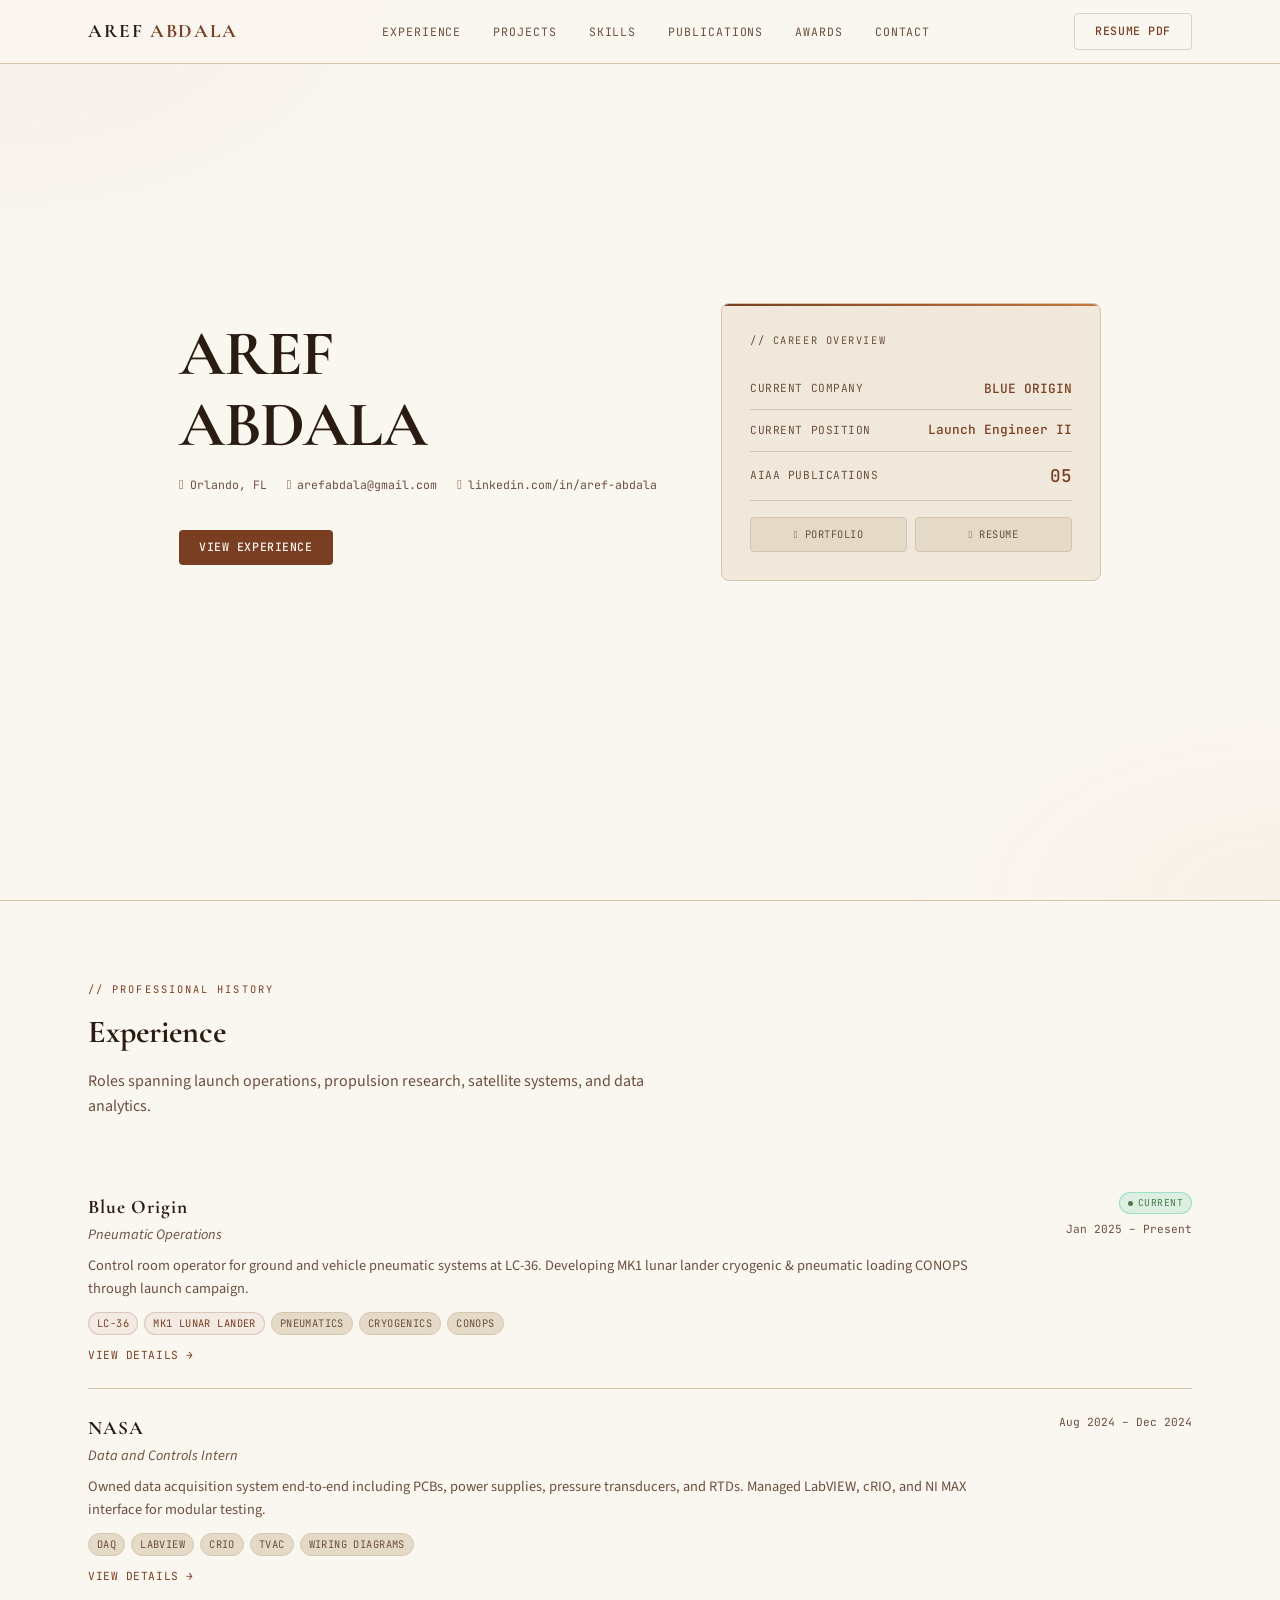
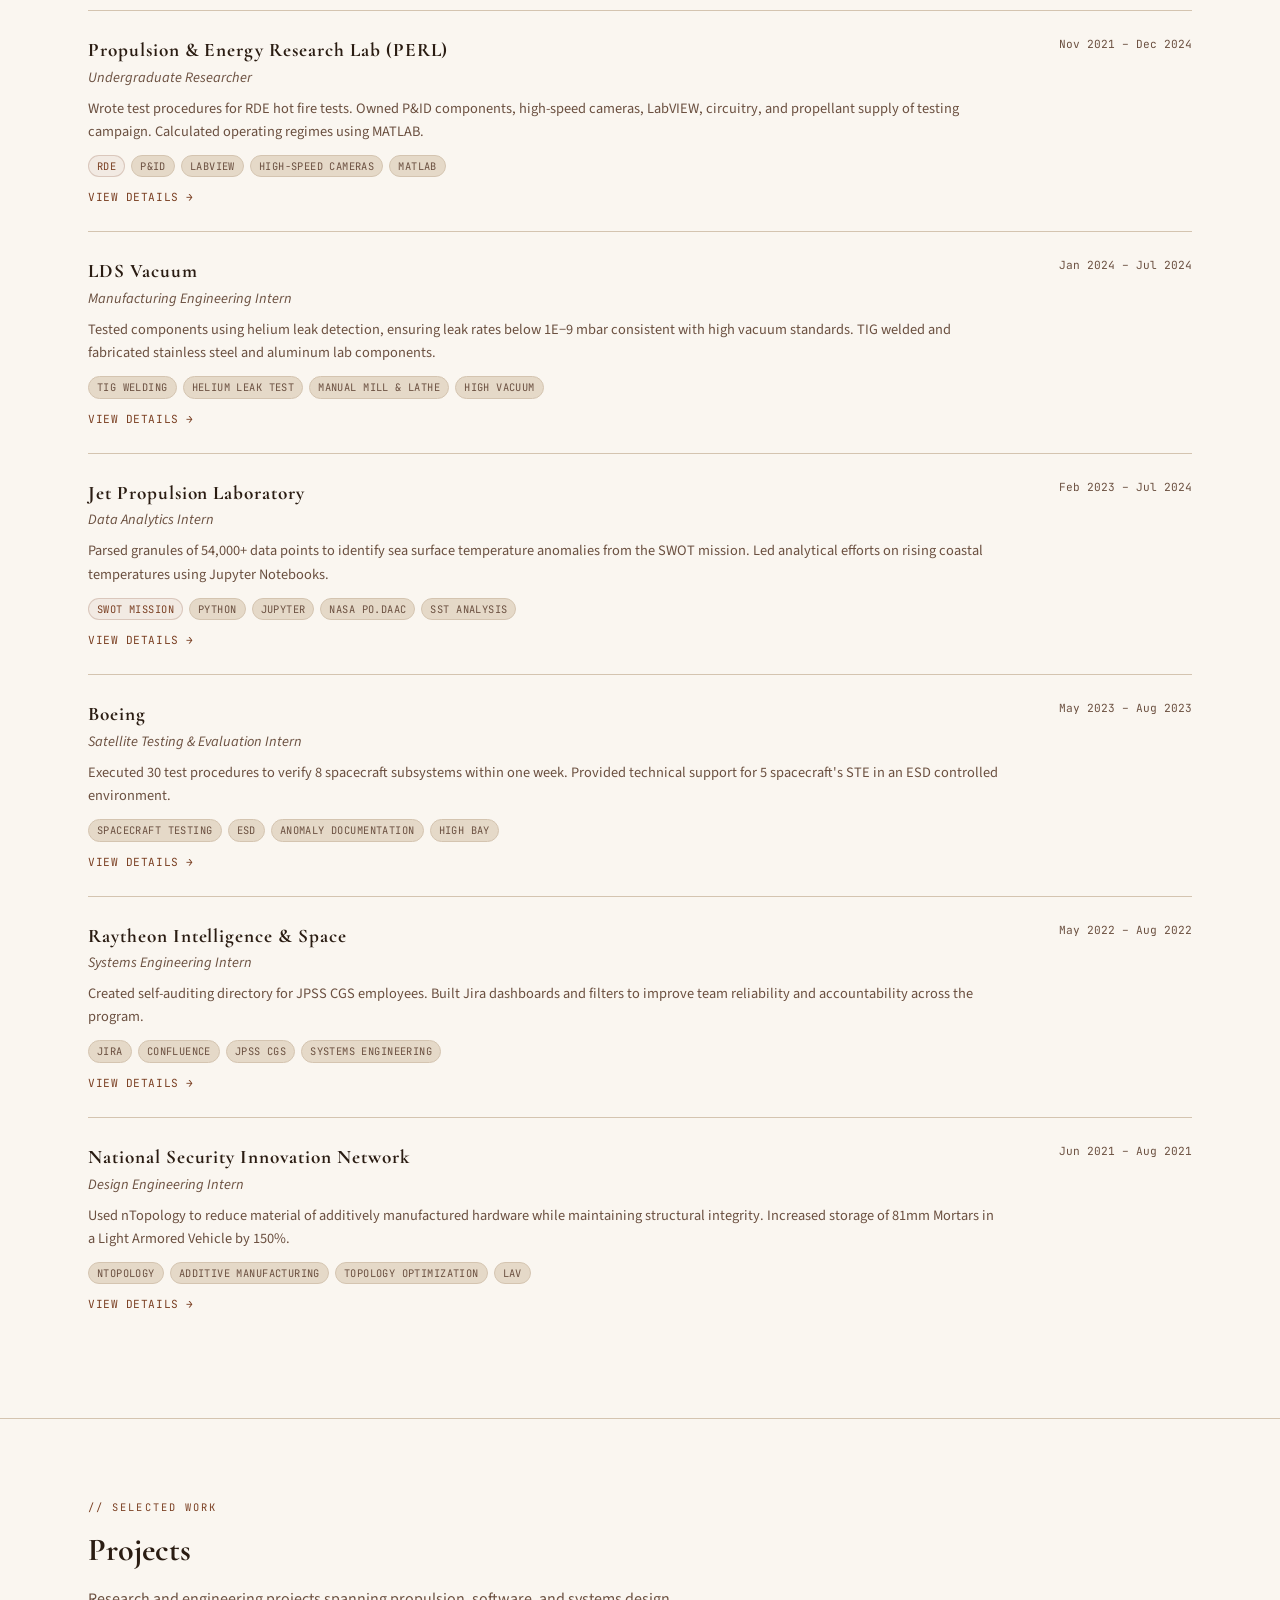
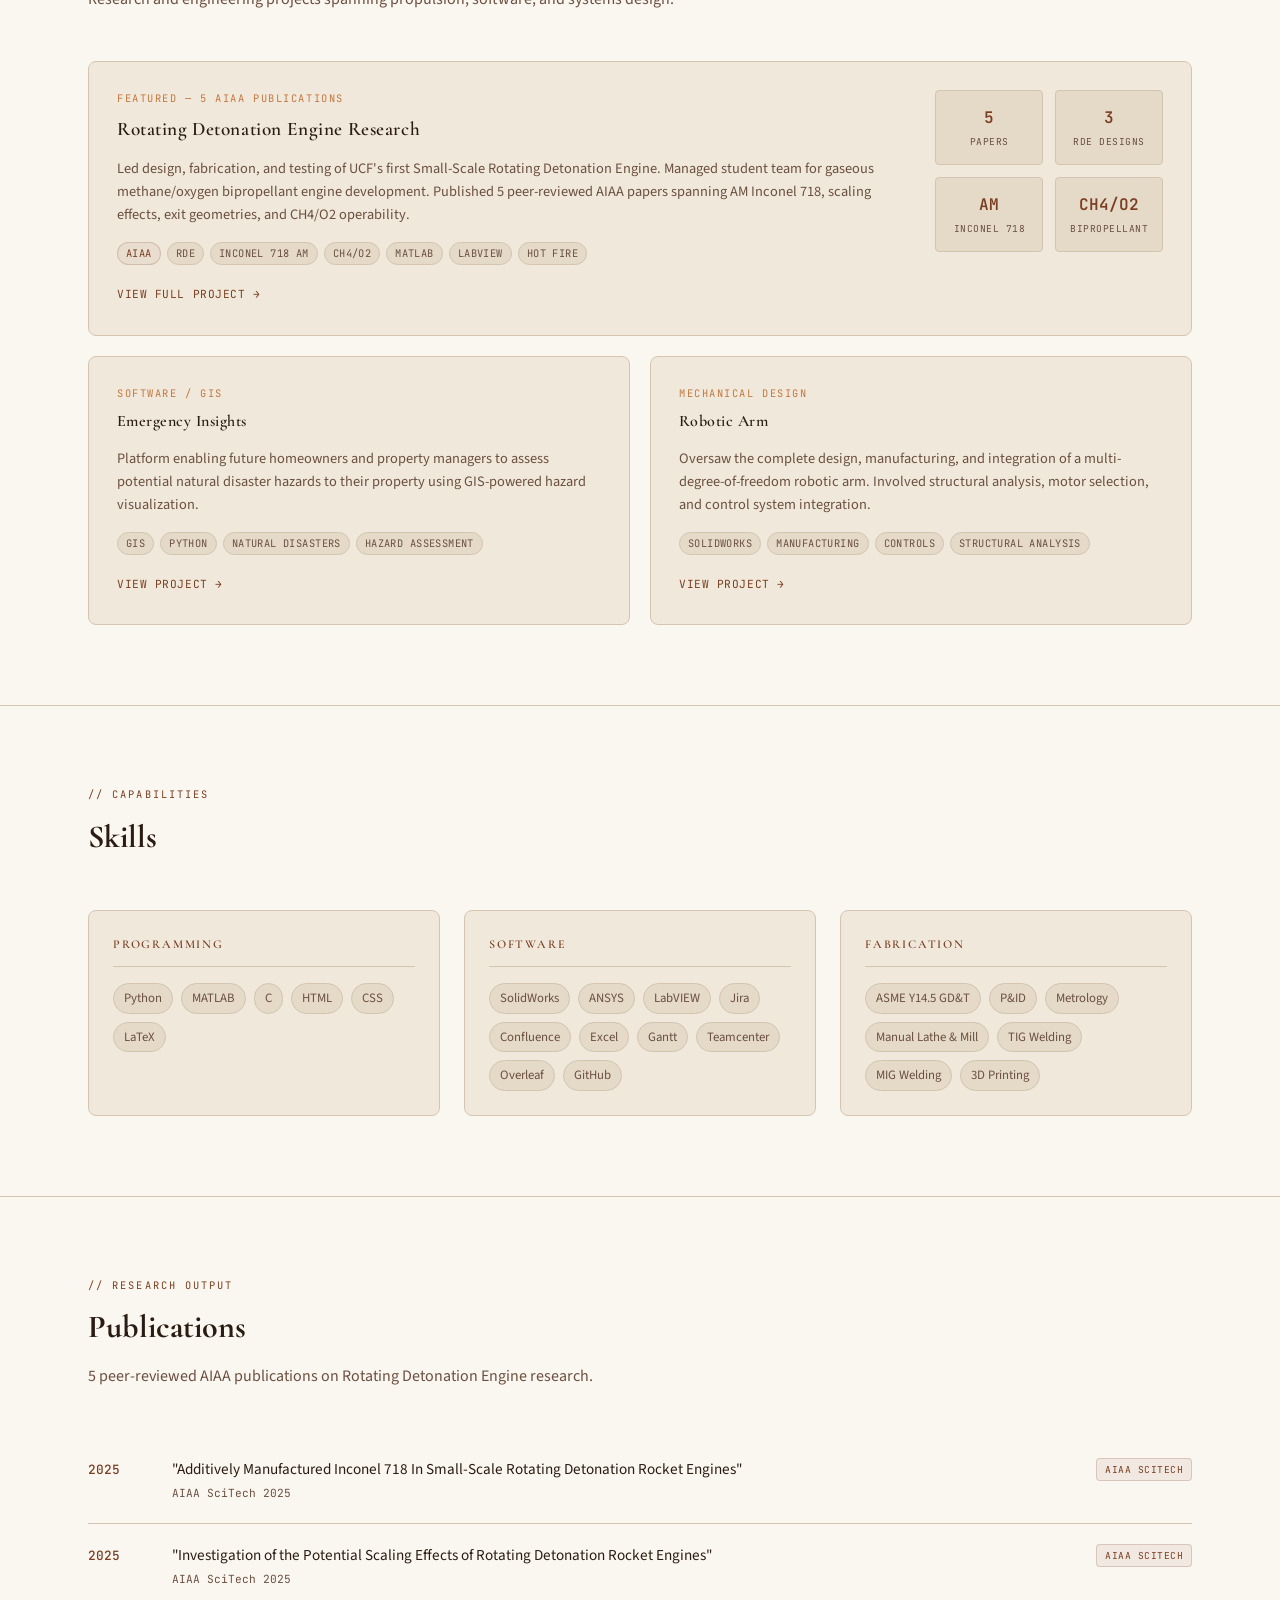
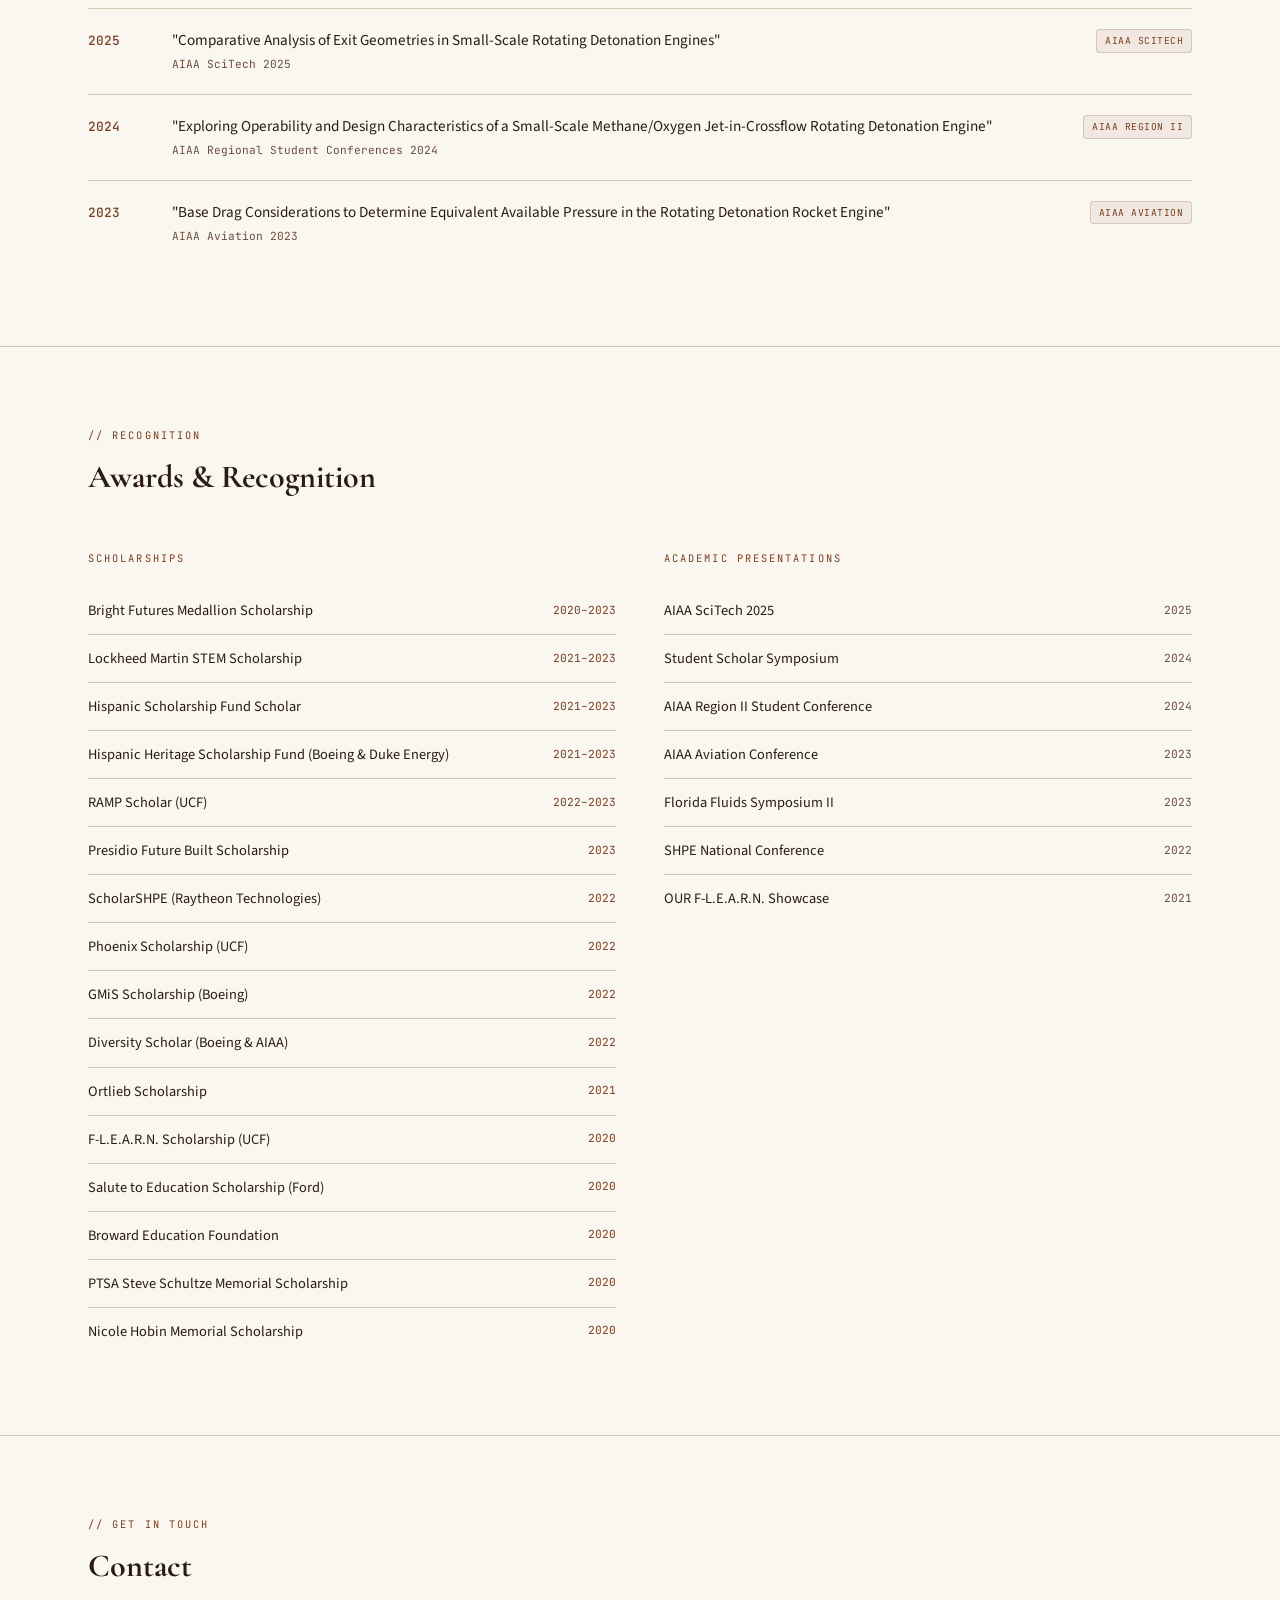
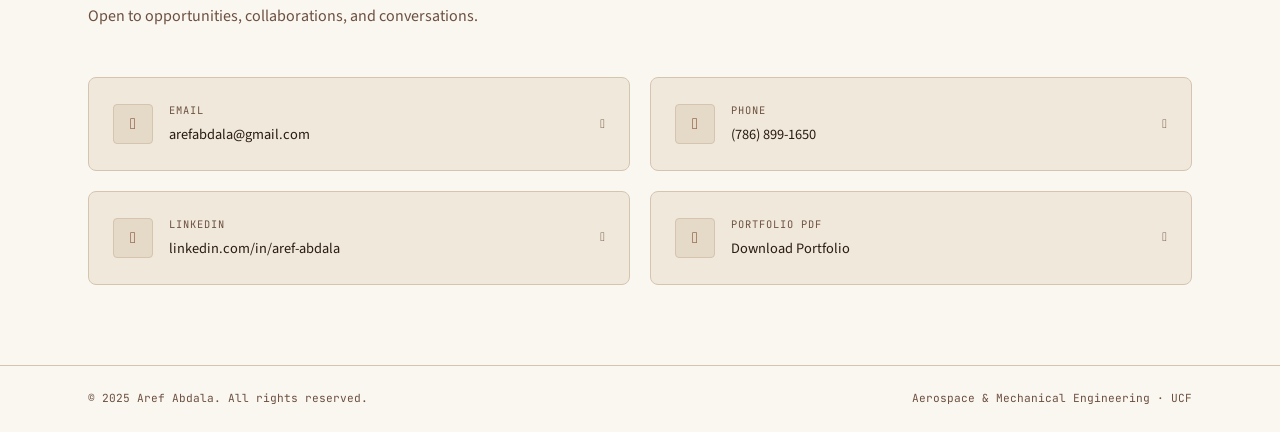
==== commit eb2964a0: "update" ====
--- a/index.html
+++ b/index.html
@@ -36,38 +36,31 @@
   <div class="container">
     <div class="hero-grid">
       <div class="hero-left">
-        <div class="hero-overline fade-in d1">Aerospace &amp; Mechanical Engineering</div>
         <h1 class="hero-name fade-in d2">AREF<br>ABDALA</h1>
-        <p class="hero-role fade-in d3">
-          <strong>Pneumatic Operations @ Blue Origin</strong><br>
-          B.S. Mechanical &amp; Aerospace Engineering · University of Central Florida
-        </p>
         <div class="hero-meta fade-in d4">
-          <span class="hero-meta-item"><i class="fas fa-university"></i> UCF — Orlando, FL</span>
-          <span class="hero-meta-item"><i class="fas fa-file-alt"></i> 5 AIAA Publications</span>
-          <span class="hero-meta-item"><i class="fas fa-briefcase"></i> 8 Internships</span>
+          <span class="hero-meta-item"><i class="fas fa-map-marker-alt"></i> Orlando, FL</span>
+          <a href="mailto:arefabdala@gmail.com" class="hero-meta-item"><i class="fas fa-envelope"></i> arefabdala@gmail.com</a>
+          <a href="https://www.linkedin.com/in/aref-abdala" class="hero-meta-item" target="_blank" rel="noopener"><i class="fab fa-linkedin"></i> linkedin.com/in/aref-abdala</a>
         </div>
         <div class="hero-actions fade-in d5">
           <a href="#experience" class="btn btn-primary">View Experience</a>
-          <a href="#contact" class="btn btn-outline">Get In Touch</a>
         </div>
       </div>
 
       <div class="hero-stats-card fade-in d3">
         <div class="stats-header">// Career Overview</div>
         <div class="stat-row">
-          <span class="stat-label">Internships</span>
-          <span class="stat-value">08</span>
+          <span class="stat-label">Current Company</span>
+          <span class="stat-value" style="font-size:0.8rem;">BLUE ORIGIN</span>
+        </div>
+        <div class="stat-row">
+          <span class="stat-label">Current Position</span>
+          <span class="stat-value" style="font-size:0.8rem;">Launch Engineer II</span>
         </div>
         <div class="stat-row">
           <span class="stat-label">AIAA Publications</span>
           <span class="stat-value">05</span>
         </div>
-        <div class="stat-row">
-          <span class="stat-label">Current Position</span>
-          <span class="stat-value" style="font-size:0.8rem;">BLUE ORIGIN</span>
-        </div>
-        <div class="badge-active">BLUE ORIGIN — ACTIVE</div>
         <div class="stats-downloads">
           <a href="Aref_portfolio.pdf" target="_blank"><i class="fas fa-download"></i> Portfolio</a>
           <a href="Aref_resume.pdf" target="_blank"><i class="fas fa-download"></i> Resume</a>
@@ -83,21 +76,23 @@
     <div class="section-header reveal">
       <div class="section-overline">// Professional History</div>
       <h2 class="section-title">Experience</h2>
-      <p class="section-desc">8 internships across aerospace, defense, and research sectors.</p>
+      <p class="section-desc">Roles spanning launch operations, propulsion research, satellite systems, and data analytics.</p>
     </div>
 
     <div class="timeline reveal-group">
 
       <!-- Blue Origin -->
       <div class="timeline-item reveal">
-        <div class="timeline-date">Jan 2025<br>Present</div>
+        <div class="timeline-date">
+          <span class="badge-current">Current</span>
+          Jan 2025 – Present
+        </div>
         <div class="timeline-content">
           <div class="timeline-header">
             <div>
               <div class="timeline-company">Blue Origin</div>
               <div class="timeline-role">Pneumatic Operations</div>
             </div>
-            <span class="badge-current">Current</span>
           </div>
           <p class="timeline-desc">Control room operator for ground and vehicle pneumatic systems at LC-36. Developing MK1 lunar lander cryogenic &amp; pneumatic loading CONOPS through launch campaign.</p>
           <div class="timeline-tags">
@@ -113,7 +108,7 @@
 
       <!-- NASA -->
       <div class="timeline-item reveal">
-        <div class="timeline-date">Aug 2024<br>Dec 2024</div>
+        <div class="timeline-date">Aug 2024 – Dec 2024</div>
         <div class="timeline-content">
           <div class="timeline-header">
             <div>
@@ -135,7 +130,7 @@
 
       <!-- PERL -->
       <div class="timeline-item reveal">
-        <div class="timeline-date">Nov 2021<br>Dec 2024</div>
+        <div class="timeline-date">Nov 2021 – Dec 2024</div>
         <div class="timeline-content">
           <div class="timeline-header">
             <div>
@@ -157,7 +152,7 @@
 
       <!-- LDS Vacuum -->
       <div class="timeline-item reveal">
-        <div class="timeline-date">Jan 2024<br>Jul 2024</div>
+        <div class="timeline-date">Jan 2024 – Jul 2024</div>
         <div class="timeline-content">
           <div class="timeline-header">
             <div>
@@ -178,7 +173,7 @@
 
       <!-- JPL -->
       <div class="timeline-item reveal">
-        <div class="timeline-date">Feb 2023<br>Jul 2024</div>
+        <div class="timeline-date">Feb 2023 – Jul 2024</div>
         <div class="timeline-content">
           <div class="timeline-header">
             <div>
@@ -200,7 +195,7 @@
 
       <!-- Boeing -->
       <div class="timeline-item reveal">
-        <div class="timeline-date">May 2023<br>Aug 2023</div>
+        <div class="timeline-date">May 2023 – Aug 2023</div>
         <div class="timeline-content">
           <div class="timeline-header">
             <div>
@@ -221,7 +216,7 @@
 
       <!-- Raytheon -->
       <div class="timeline-item reveal">
-        <div class="timeline-date">May 2022<br>Aug 2022</div>
+        <div class="timeline-date">May 2022 – Aug 2022</div>
         <div class="timeline-content">
           <div class="timeline-header">
             <div>
@@ -242,7 +237,7 @@
 
       <!-- NSIN -->
       <div class="timeline-item reveal">
-        <div class="timeline-date">Jun 2021<br>Aug 2021</div>
+        <div class="timeline-date">Jun 2021 – Aug 2021</div>
         <div class="timeline-content">
           <div class="timeline-header">
             <div>
@@ -314,8 +309,7 @@
       </div>
 
       <!-- Emergency Insights -->
-      <div class="project-card reveal">
-        <img src="images/emerg_1.JPG" alt="Emergency Insights" class="project-image">
+      <div class="project-card">
         <div class="project-overline">Software / GIS</div>
         <h3 class="project-title">Emergency Insights</h3>
         <p class="project-desc">Platform enabling future homeowners and property managers to assess potential natural disaster hazards to their property using GIS-powered hazard visualization.</p>
@@ -329,8 +323,7 @@
       </div>
 
       <!-- Robotic Arm -->
-      <div class="project-card reveal">
-        <img src="images/arm_1.jpg" alt="Robotic Arm" class="project-image">
+      <div class="project-card">
         <div class="project-overline">Mechanical Design</div>
         <h3 class="project-title">Robotic Arm</h3>
         <p class="project-desc">Oversaw the complete design, manufacturing, and integration of a multi-degree-of-freedom robotic arm. Involved structural analysis, motor selection, and control system integration.</p>
--- a/assets/css/main.css
+++ b/assets/css/main.css
@@ -1,26 +1,26 @@
 /* ========================
    main.css — Aref Abdala Portfolio
-   Space / Technical Dark Design System
-   ======================== */
-
-@import url('https://fonts.googleapis.com/css2?family=Orbitron:wght@400;500;600;700;900&family=Source+Sans+Pro:ital,wght@0,300;0,400;0,600;0,700;1,400&family=JetBrains+Mono:wght@300;400;500&display=swap');
+   Engineering Notebook Warm Theme
+   ======================== */
+
+@import url('https://fonts.googleapis.com/css2?family=Cormorant+Garamond:ital,wght@0,400;0,500;0,600;0,700;1,400&family=Source+Sans+Pro:ital,wght@0,300;0,400;0,600;0,700;1,400&family=JetBrains+Mono:wght@300;400;500&display=swap');
 
 /* ========================
    1. CSS Custom Properties
    ======================== */
 :root {
-  --bg-primary:    #0a0e1a;
-  --bg-secondary:  #0f1628;
-  --bg-tertiary:   #141d35;
-  --accent-cyan:   #00d4ff;
-  --accent-orange: #ff6b35;
-  --text-primary:  #e8eaf0;
-  --text-secondary:#8892a4;
-  --border-subtle: #1e2d4a;
-  --border-accent: #00d4ff44;
-  --success:       #10b981;
-
-  --font-heading: 'Orbitron', sans-serif;
+  --bg-primary:    #faf6f0;
+  --bg-secondary:  #f0e8da;
+  --bg-tertiary:   #e5d9c8;
+  --accent-cyan:   #7a3f22;
+  --accent-orange: #c47840;
+  --text-primary:  #2a1c12;
+  --text-secondary:#6b5040;
+  --border-subtle: #d4c4b0;
+  --border-accent: #7a3f2233;
+  --success:       #4a7a4a;
+
+  --font-heading: 'Cormorant Garamond', serif;
   --font-body:    'Source Sans Pro', sans-serif;
   --font-mono:    'JetBrains Mono', monospace;
 
@@ -82,8 +82,8 @@
   top: 0; left: 0;
   width: 100%; height: 100%;
   background:
-    radial-gradient(ellipse 60% 50% at 0% 0%,    rgba(0, 212, 255, 0.04) 0%, transparent 60%),
-    radial-gradient(ellipse 50% 40% at 100% 100%, rgba(255, 107, 53, 0.03) 0%, transparent 60%);
+    radial-gradient(ellipse 60% 50% at 0% 0%,    rgba(122, 63, 34, 0.04) 0%, transparent 60%),
+    radial-gradient(ellipse 50% 40% at 100% 100%, rgba(196, 120, 64, 0.04) 0%, transparent 60%);
   pointer-events: none;
   z-index: 0;
 }
@@ -96,7 +96,7 @@
   top: 0; left: 0; right: 0;
   height: var(--nav-height);
   z-index: 100;
-  background: rgba(10, 14, 26, 0.88);
+  background: rgba(250, 246, 240, 0.94);
   backdrop-filter: blur(12px);
   -webkit-backdrop-filter: blur(12px);
   border-bottom: 1px solid var(--border-subtle);
@@ -117,7 +117,7 @@
 
 .nav-logo {
   font-family: var(--font-heading);
-  font-size: 0.85rem;
+  font-size: 1.2rem;
   font-weight: 700;
   color: var(--text-primary);
   letter-spacing: 0.1em;
@@ -174,7 +174,7 @@
 }
 
 .btn-outline:hover {
-  background: rgba(0, 212, 255, 0.1);
+  background: rgba(122, 63, 34, 0.08);
   border-color: var(--accent-cyan);
   color: var(--accent-cyan);
 }
@@ -185,7 +185,7 @@
 }
 
 .btn-primary:hover {
-  background: #00b8d9;
+  background: #5c2e18;
   color: var(--bg-primary);
 }
 
@@ -281,6 +281,15 @@
   color: var(--text-secondary);
 }
 
+a.hero-meta-item {
+  color: var(--text-secondary);
+  text-decoration: none;
+}
+
+a.hero-meta-item:hover {
+  color: var(--accent-cyan);
+}
+
 .hero-meta-item i {
   color: var(--accent-cyan);
   font-size: 0.8rem;
@@ -441,14 +450,14 @@
 
 .timeline-item {
   display: grid;
-  grid-template-columns: 160px 1fr;
+  grid-template-columns: 1fr 160px;
   gap: 32px;
   padding: 24px 0;
   border-bottom: 1px solid var(--border-subtle);
   transition: background 0.2s ease;
 }
 
-.timeline-item:hover { background: rgba(0, 212, 255, 0.02); }
+.timeline-item:hover { background: rgba(122, 63, 34, 0.04); }
 .timeline-item:last-child { border-bottom: none; }
 
 .timeline-date {
@@ -456,13 +465,19 @@
   font-size: 0.7rem;
   color: var(--text-secondary);
   line-height: 1.7;
-  padding-top: 2px;
+  order: 2;
+  text-align: right;
+  display: flex;
+  flex-direction: column;
+  align-items: flex-end;
+  gap: 6px;
 }
 
 .timeline-content {
   display: flex;
   flex-direction: column;
   gap: 8px;
+  order: 1;
 }
 
 .timeline-header {
@@ -475,8 +490,8 @@
 
 .timeline-company {
   font-family: var(--font-heading);
-  font-size: 0.85rem;
-  font-weight: 600;
+  font-size: 1.2rem;
+  font-weight: 800;
   color: var(--text-primary);
   letter-spacing: 0.05em;
 }
@@ -540,7 +555,7 @@
 .tag-accent {
   border-color: var(--border-accent);
   color: var(--accent-cyan);
-  background: rgba(0, 212, 255, 0.05);
+  background: rgba(122, 63, 34, 0.06);
 }
 
 .timeline-link {
@@ -594,7 +609,7 @@
 
 .project-card:hover {
   transform: translateY(-4px);
-  box-shadow: 0 16px 48px rgba(0, 212, 255, 0.08);
+  box-shadow: 0 16px 48px rgba(122, 63, 34, 0.12);
 }
 
 .project-card:hover::after { border-color: var(--border-accent); }
@@ -689,8 +704,7 @@
 
 .project-image {
   width: 100%;
-  height: 180px;
-  object-fit: cover;
+  height: auto;
   border-radius: var(--radius-sm);
   margin-bottom: 16px;
   border: 1px solid var(--border-subtle);
@@ -767,7 +781,7 @@
   transition: background 0.2s ease;
 }
 
-.publication-item:hover { background: rgba(0, 212, 255, 0.02); }
+.publication-item:hover { background: rgba(122, 63, 34, 0.04); }
 .publication-item:last-child { border-bottom: none; }
 
 .pub-year {
@@ -793,7 +807,7 @@
 
 .pub-badge {
   padding: 3px 8px;
-  background: rgba(0, 212, 255, 0.08);
+  background: rgba(122, 63, 34, 0.07);
   border: 1px solid var(--border-accent);
   border-radius: var(--radius-sm);
   font-family: var(--font-mono);
@@ -878,7 +892,7 @@
 
 .contact-card:hover {
   border-color: var(--border-accent);
-  background: rgba(0, 212, 255, 0.03);
+  background: rgba(122, 63, 34, 0.05);
   transform: translateX(4px);
   color: inherit;
 }
@@ -1101,8 +1115,7 @@
 
 .detail-image {
   width: 100%;
-  height: 300px;
-  object-fit: cover;
+  height: auto;
   border-radius: var(--radius);
   border: 1px solid var(--border-subtle);
   margin-bottom: 48px;
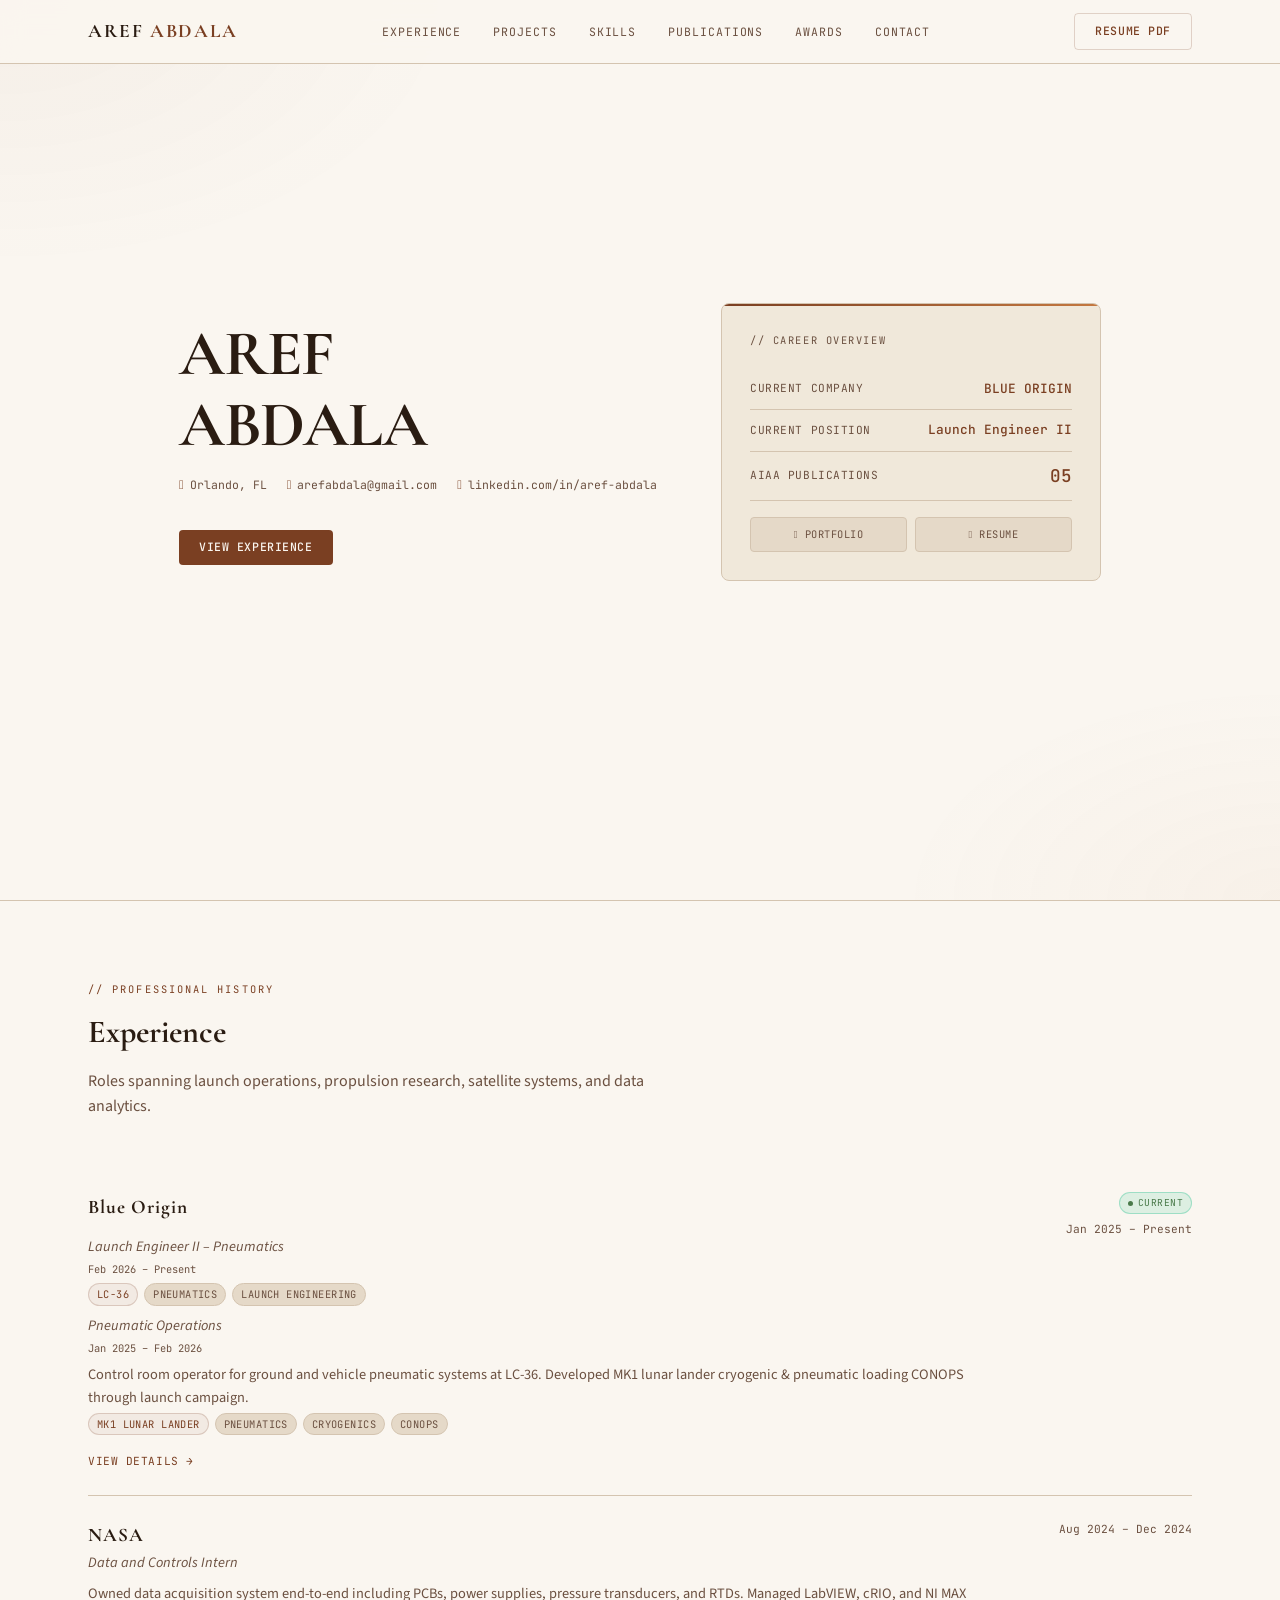
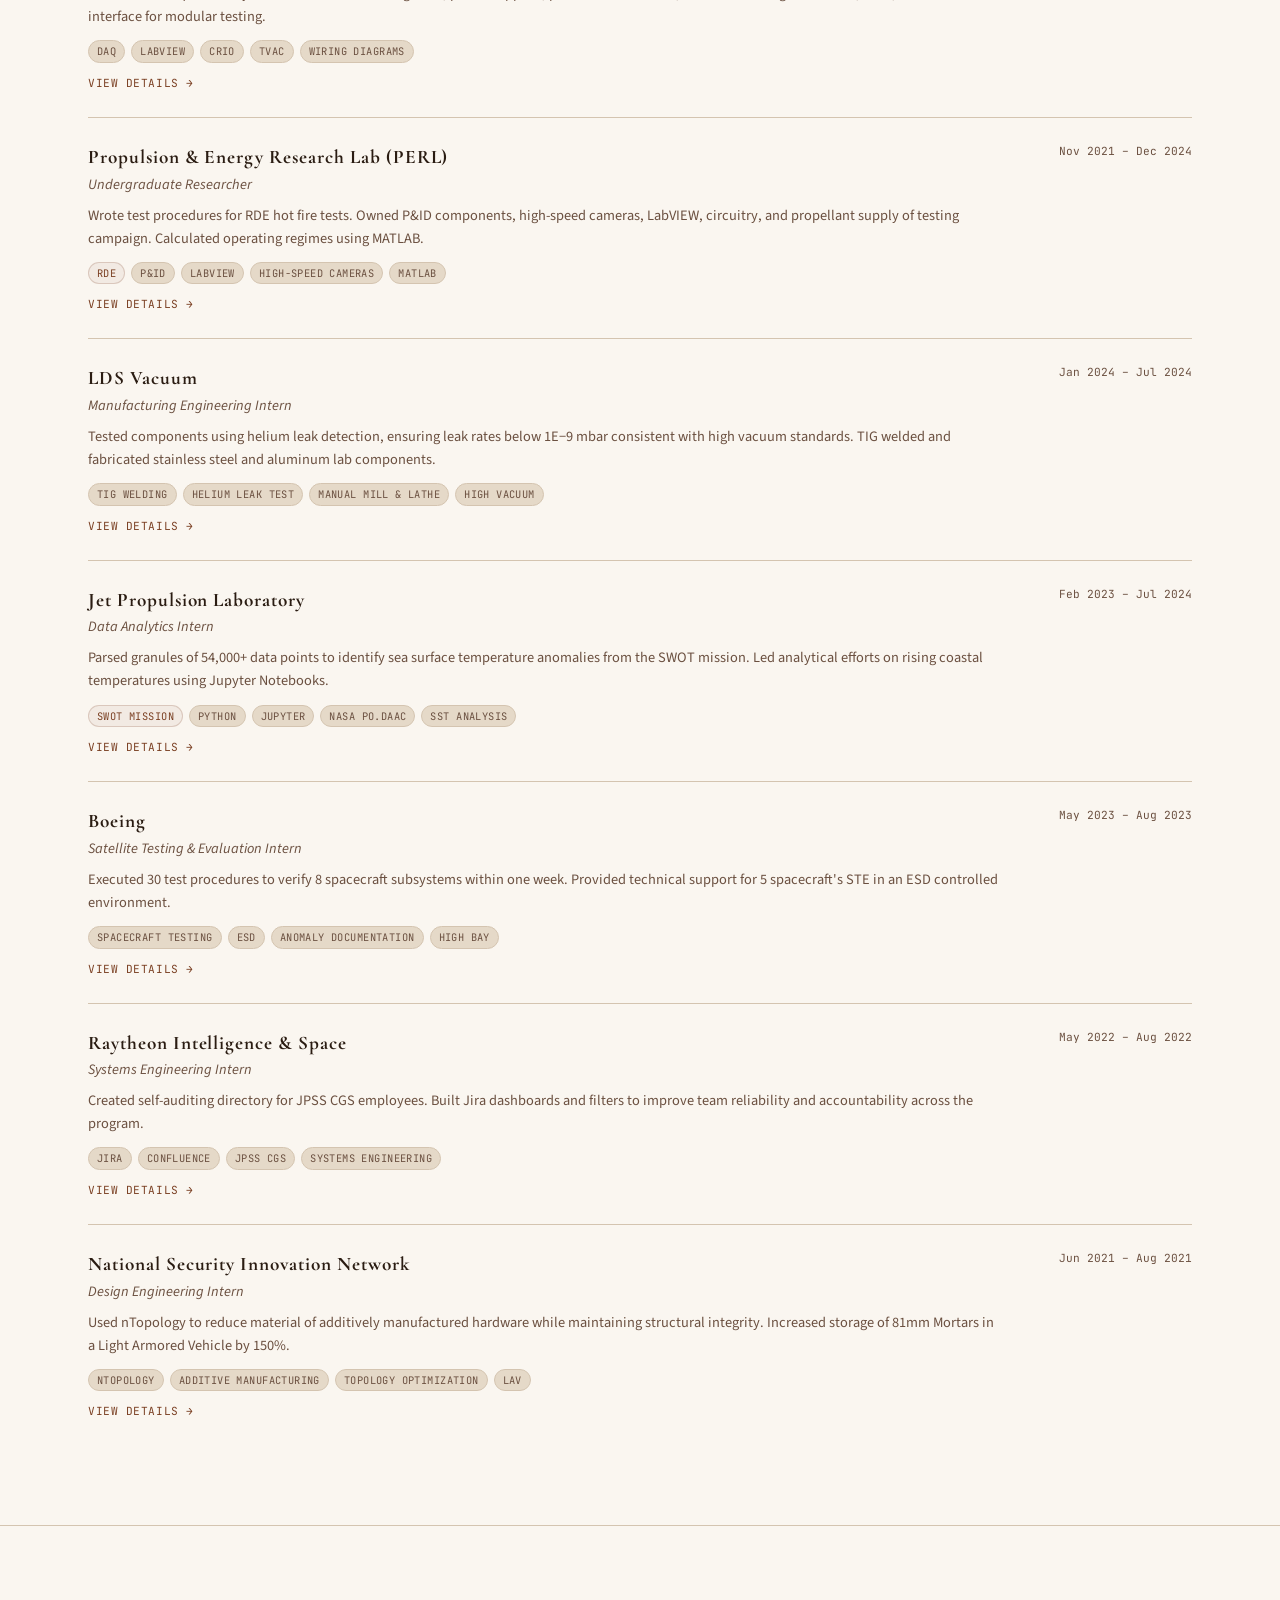
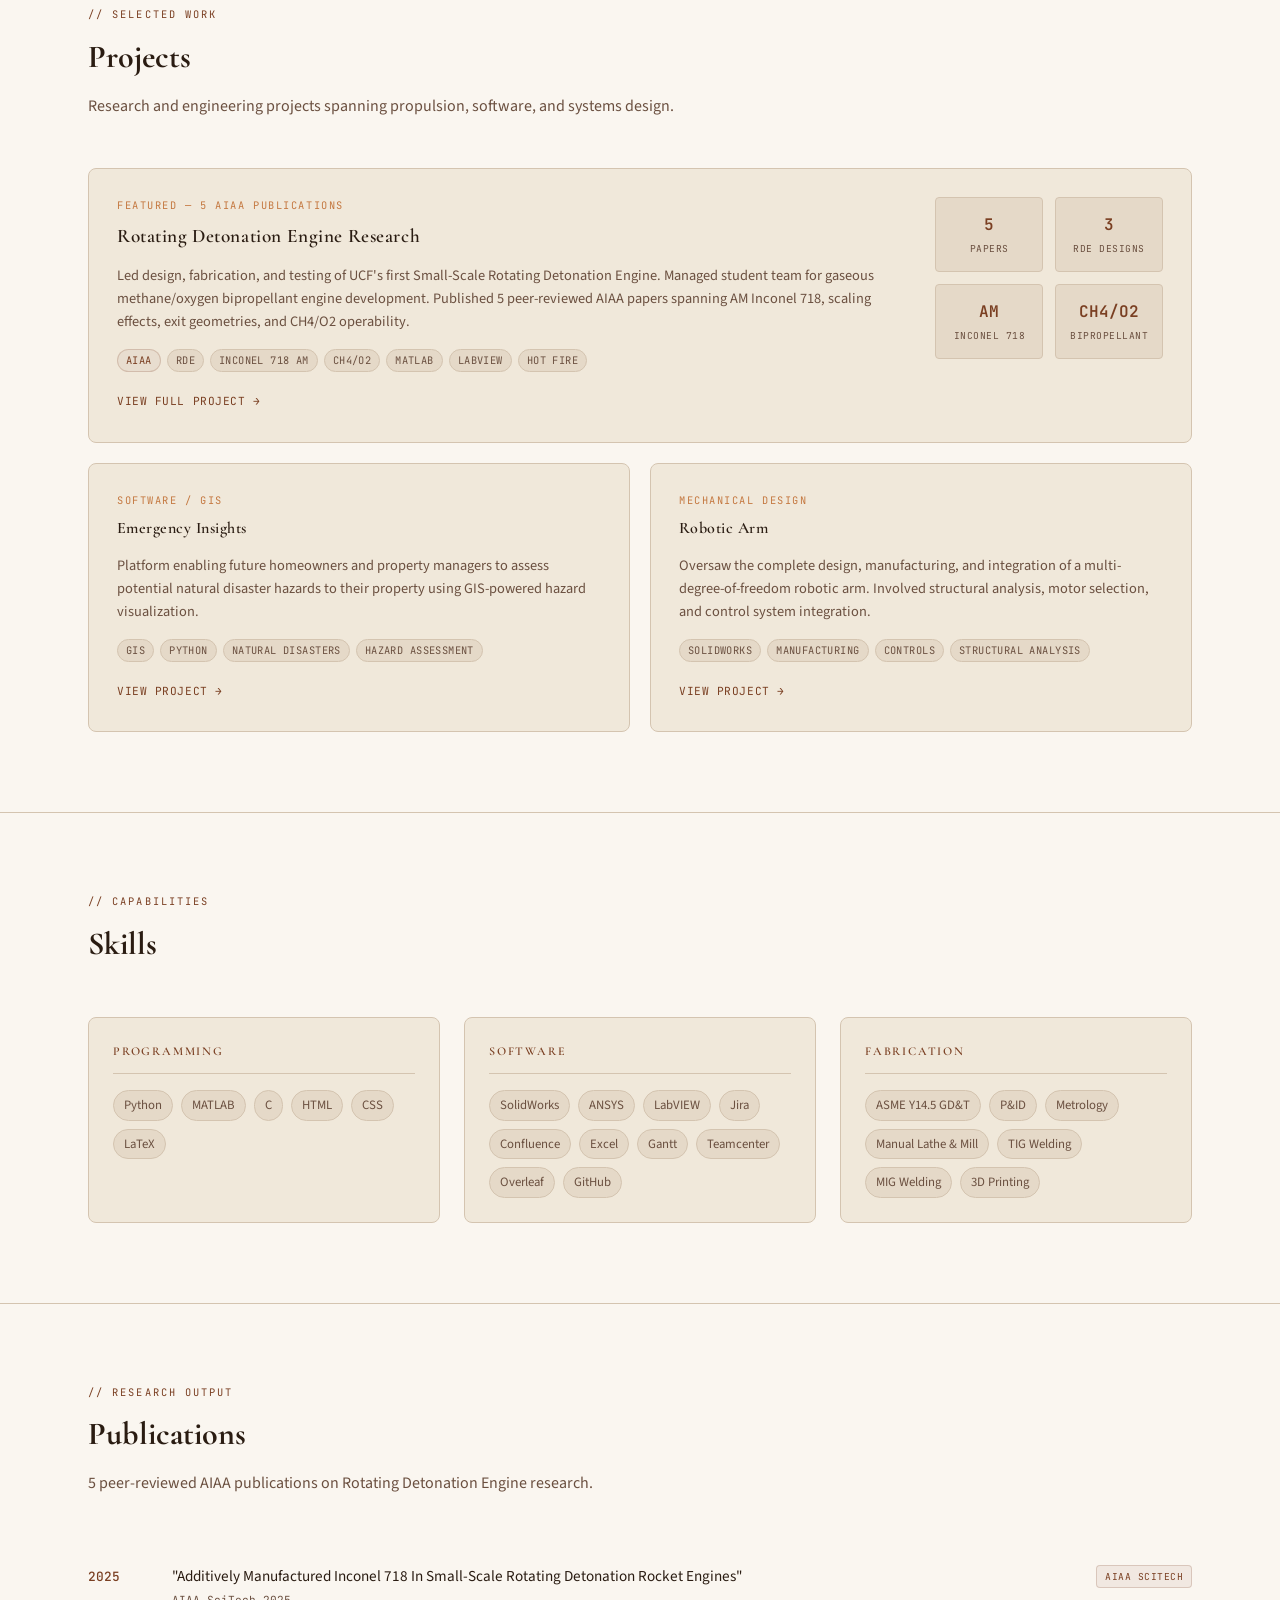
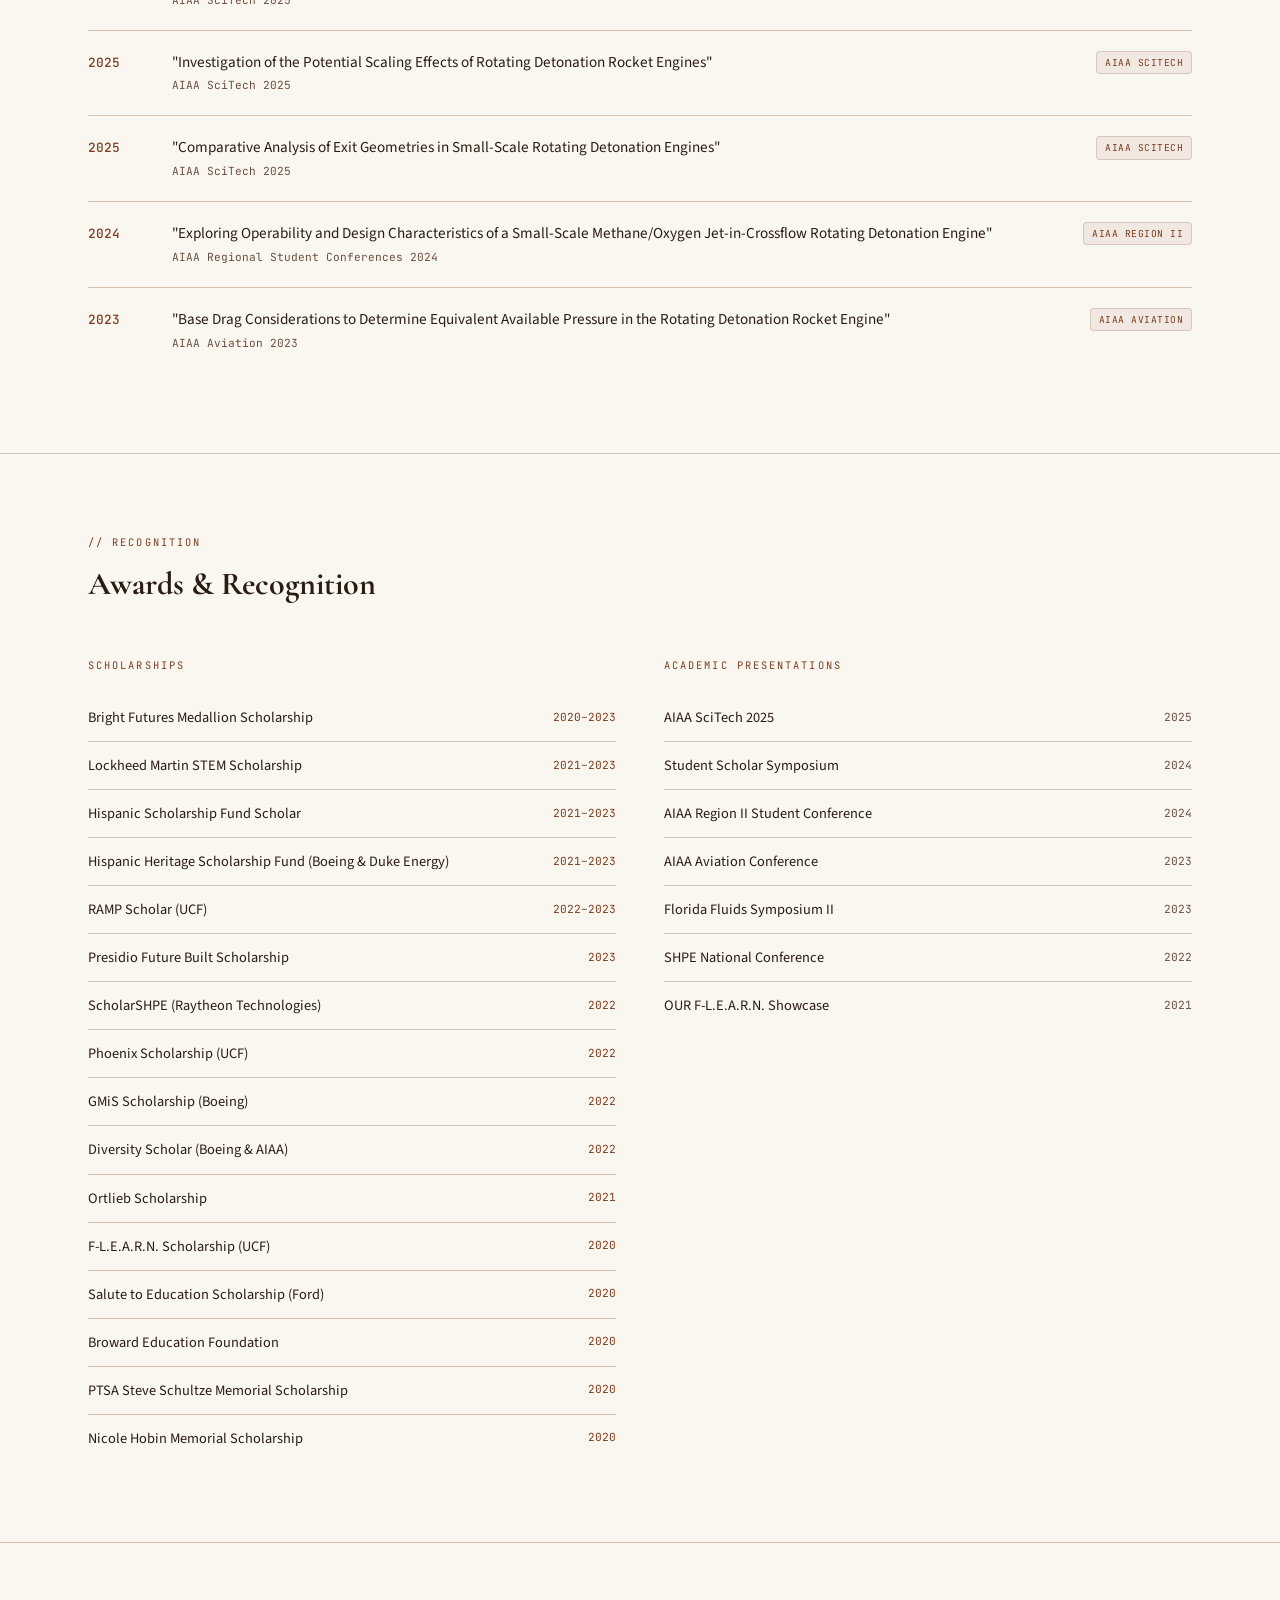
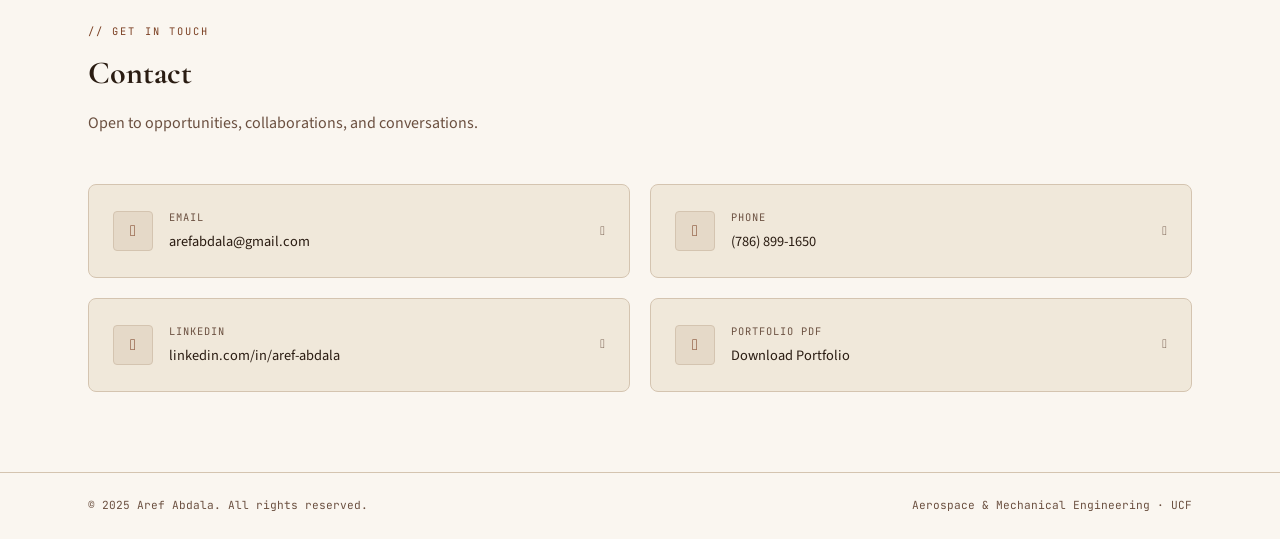
==== commit 4b202019: "Blue origin update" ====
--- a/index.html
+++ b/index.html
@@ -88,21 +88,34 @@
           Jan 2025 – Present
         </div>
         <div class="timeline-content">
-          <div class="timeline-header">
-            <div>
-              <div class="timeline-company">Blue Origin</div>
-              <div class="timeline-role">Pneumatic Operations</div>
-            </div>
-          </div>
-          <p class="timeline-desc">Control room operator for ground and vehicle pneumatic systems at LC-36. Developing MK1 lunar lander cryogenic &amp; pneumatic loading CONOPS through launch campaign.</p>
-          <div class="timeline-tags">
-            <span class="tag tag-accent">LC-36</span>
-            <span class="tag tag-accent">MK1 Lunar Lander</span>
-            <span class="tag">Pneumatics</span>
-            <span class="tag">Cryogenics</span>
-            <span class="tag">CONOPS</span>
-          </div>
-          <a href="experience/blue-origin.html" class="timeline-link">View details →</a>
+          <div class="timeline-company">Blue Origin</div>
+
+          <!-- Role 1: Launch Engineer II -->
+          <div style="margin-top: 4px;">
+            <div class="timeline-role">Launch Engineer II – Pneumatics</div>
+            <div style="font-family: var(--font-mono); font-size: 0.65rem; color: var(--text-secondary); margin: 3px 0 6px;">Feb 2026 – Present</div>
+            <p class="timeline-desc"><!-- placeholder until description is provided --></p>
+            <div class="timeline-tags">
+              <span class="tag tag-accent">LC-36</span>
+              <span class="tag">Pneumatics</span>
+              <span class="tag">Launch Engineering</span>
+            </div>
+          </div>
+
+          <!-- Role 2: Pneumatic Operations -->
+          <div>
+            <div class="timeline-role">Pneumatic Operations</div>
+            <div style="font-family: var(--font-mono); font-size: 0.65rem; color: var(--text-secondary); margin: 3px 0 6px;">Jan 2025 – Feb 2026</div>
+            <p class="timeline-desc">Control room operator for ground and vehicle pneumatic systems at LC-36. Developed MK1 lunar lander cryogenic &amp; pneumatic loading CONOPS through launch campaign.</p>
+            <div class="timeline-tags">
+              <span class="tag tag-accent">MK1 Lunar Lander</span>
+              <span class="tag">Pneumatics</span>
+              <span class="tag">Cryogenics</span>
+              <span class="tag">CONOPS</span>
+            </div>
+          </div>
+
+          <a href="experience/blue-origin.html" class="timeline-link" style="margin-top: 10px;">View details →</a>
         </div>
       </div>
 
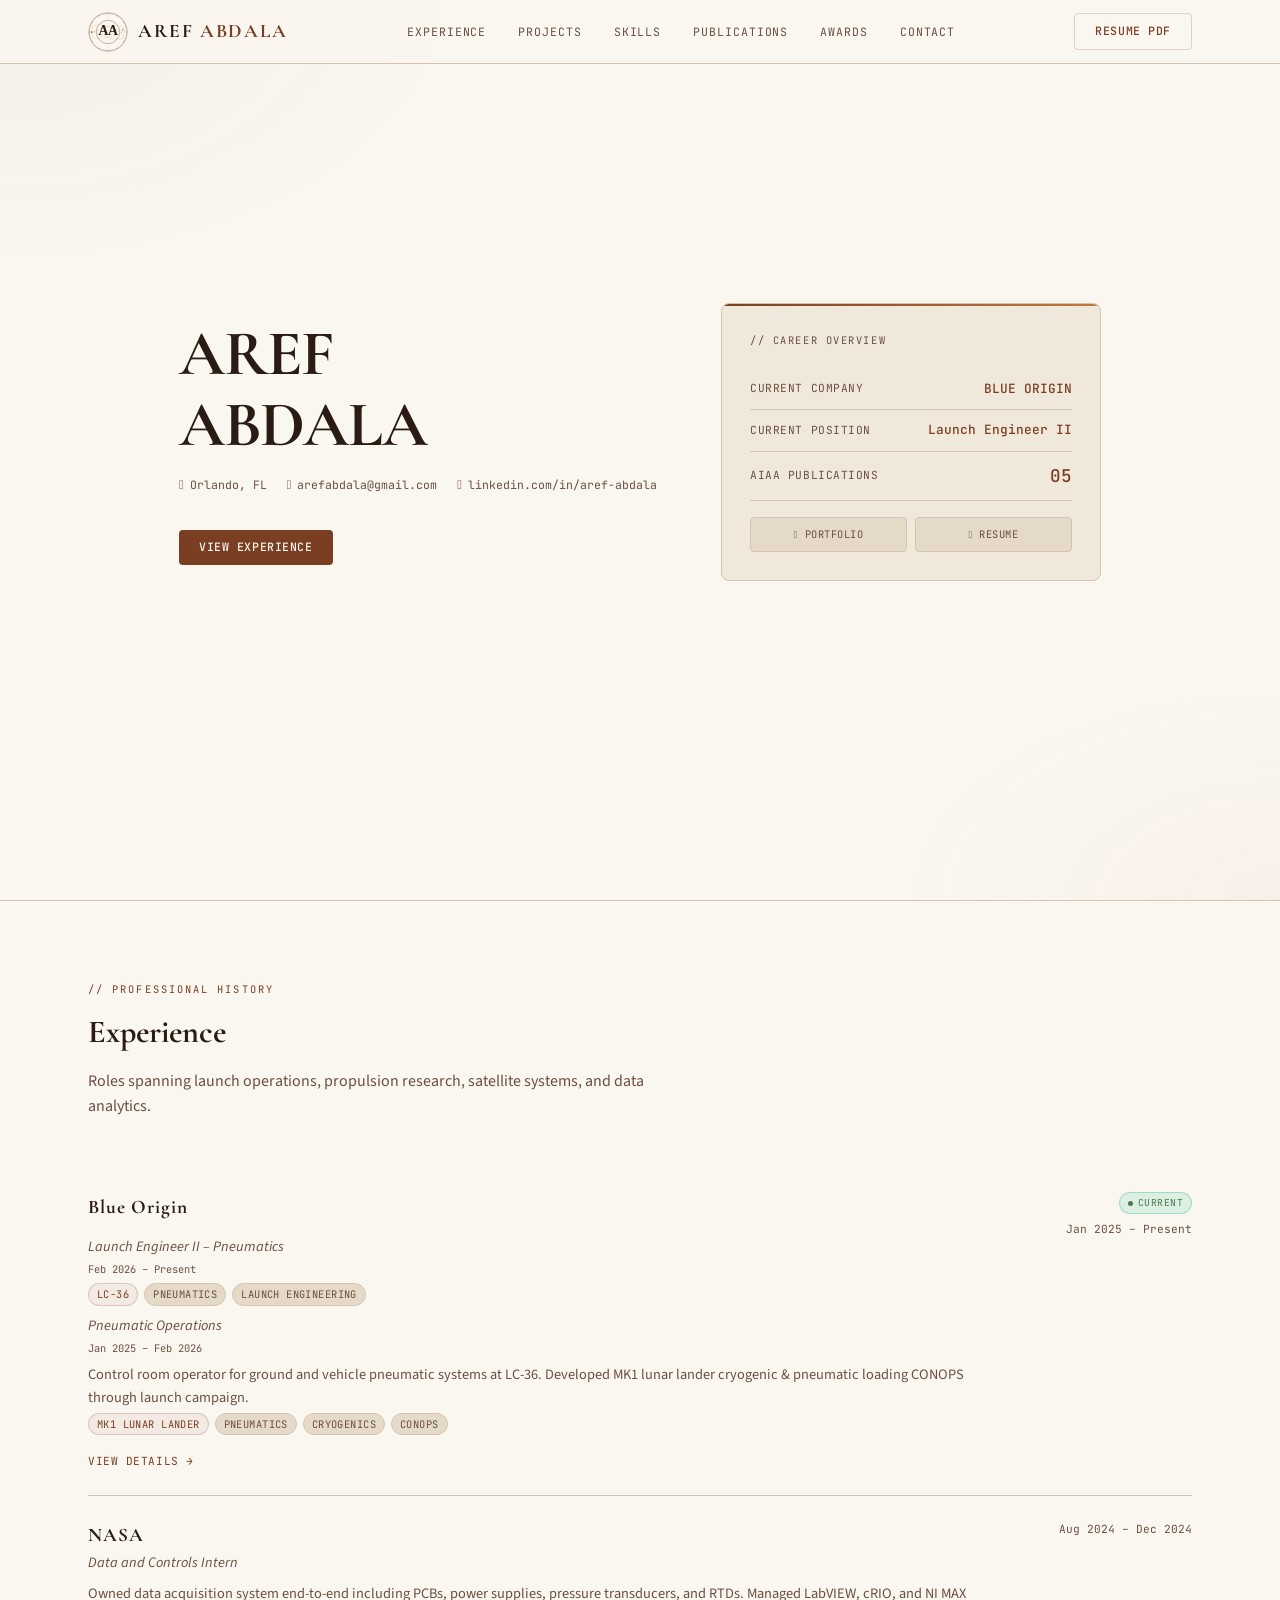
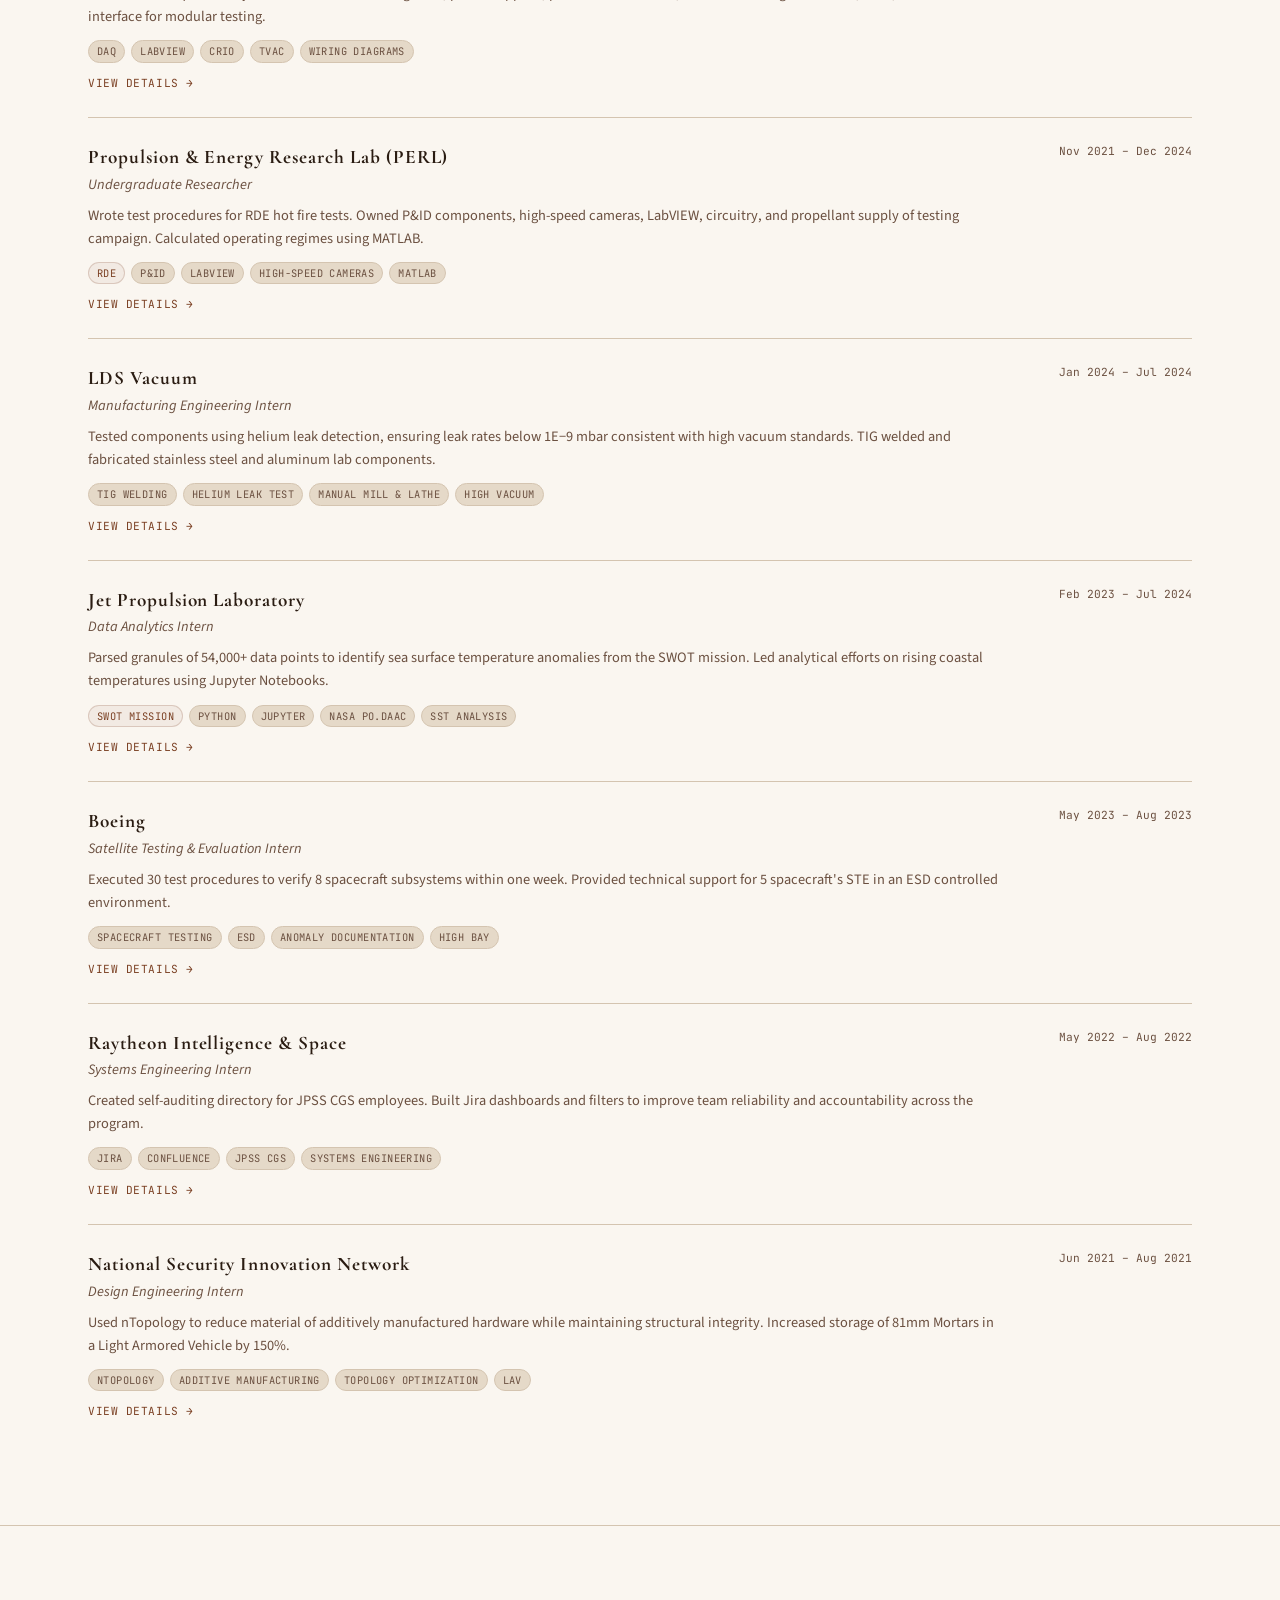
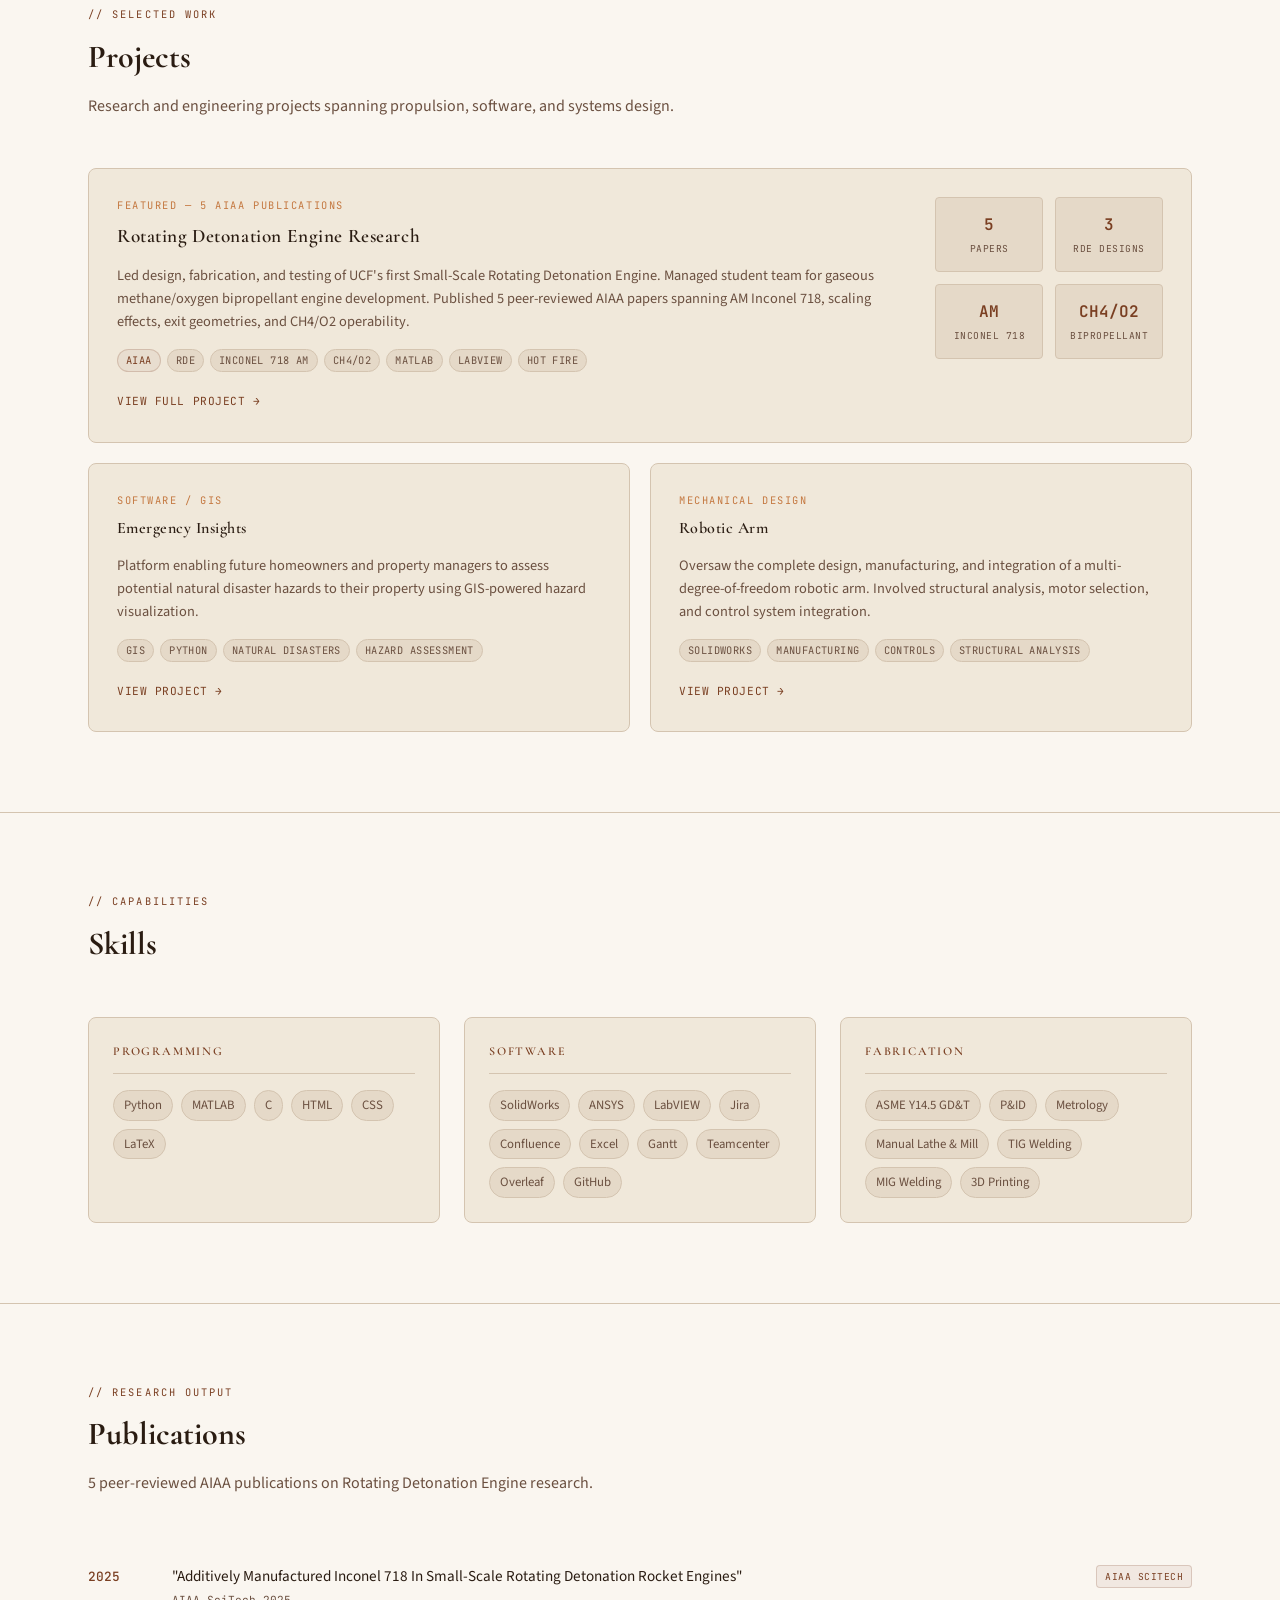
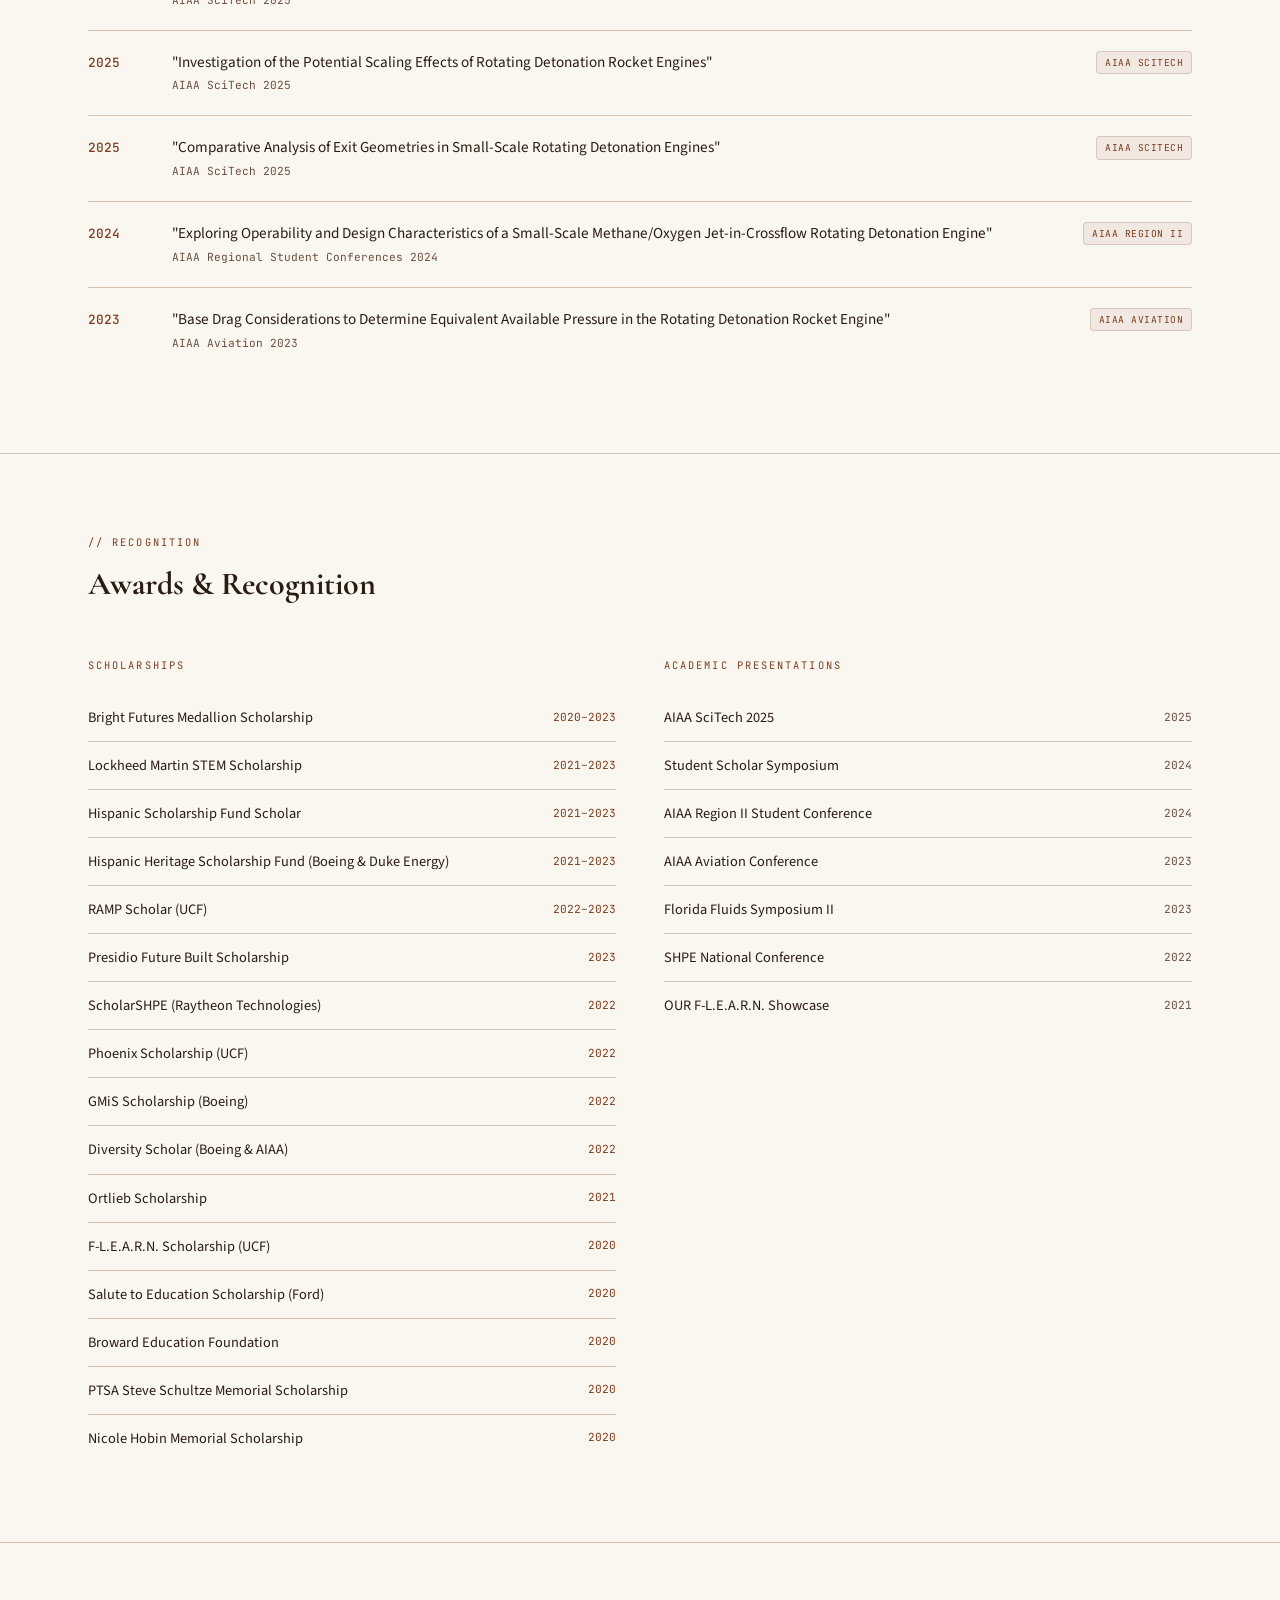
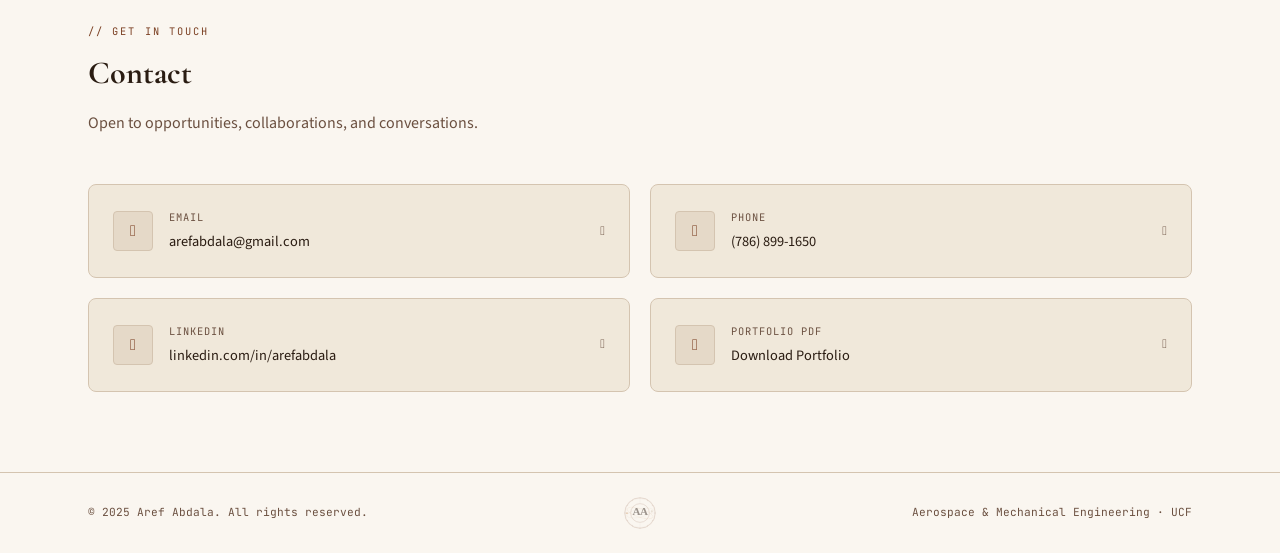
==== commit 6c425158: "still finishing up blue origin section. added logo" ====
--- a/index.html
+++ b/index.html
@@ -7,13 +7,17 @@
   <link rel="stylesheet" href="assets/css/main.css">
   <link rel="stylesheet" href="assets/css/animations.css">
   <link rel="stylesheet" href="assets/css/fontawesome-all.min.css">
+  <link rel="icon" type="image/svg+xml" href="assets/logos/logo-dual-orbit-atom.svg">
 </head>
 <body class="is-preload">
 
 <!-- ======================== Nav ======================== -->
 <nav id="nav">
   <div class="nav-inner">
-    <div class="nav-logo">AREF <span>ABDALA</span></div>
+    <a class="nav-logo" href="#intro">
+        <img src="assets/logos/logo-dual-orbit-atom.svg" alt="Aref Abdala" class="nav-logo-img">
+        <span class="nav-logo-text">AREF <span>ABDALA</span></span>
+      </a>
     <ul class="nav-links">
       <li><a href="#experience">Experience</a></li>
       <li><a href="#projects">Projects</a></li>
@@ -535,11 +539,11 @@
         </div>
         <i class="fas fa-arrow-right contact-arrow"></i>
       </a>
-      <a href="https://www.linkedin.com/in/aref-abdala" class="contact-card reveal" target="_blank" rel="noopener">
+      <a href="https://www.linkedin.com/in/arefabdala" class="contact-card reveal" target="_blank" rel="noopener">
         <div class="contact-icon"><i class="fab fa-linkedin"></i></div>
         <div class="contact-info">
           <div class="contact-label">LinkedIn</div>
-          <div class="contact-value">linkedin.com/in/aref-abdala</div>
+          <div class="contact-value">linkedin.com/in/arefabdala</div>
         </div>
         <i class="fas fa-arrow-right contact-arrow"></i>
       </a>
@@ -560,6 +564,7 @@
   <div class="container">
     <div class="footer-inner">
       <span class="footer-copy">&copy; 2025 Aref Abdala. All rights reserved.</span>
+      <img src="assets/logos/logo-dual-orbit-atom.svg" class="footer-logo" alt="AA">
       <span class="footer-copy">Aerospace &amp; Mechanical Engineering · UCF</span>
     </div>
   </div>
--- a/assets/css/main.css
+++ b/assets/css/main.css
@@ -116,6 +116,13 @@
 }
 
 .nav-logo {
+  display: flex;
+  align-items: center;
+  gap: 10px;
+  text-decoration: none;
+}
+
+.nav-logo-text {
   font-family: var(--font-heading);
   font-size: 1.2rem;
   font-weight: 700;
@@ -124,7 +131,26 @@
   white-space: nowrap;
 }
 
-.nav-logo span { color: var(--accent-cyan); }
+.nav-logo-text span { color: var(--accent-cyan); }
+
+.nav-logo-img {
+  height: 40px;
+  width: auto;
+  display: block;
+  transition: opacity 0.2s ease;
+}
+
+.nav-logo:hover .nav-logo-img { opacity: 0.8; }
+
+.footer-logo {
+  height: 32px;
+  width: auto;
+  opacity: 0.45;
+  display: block;
+  transition: opacity 0.2s ease;
+}
+
+.footer-logo:hover { opacity: 0.7; }
 
 .nav-links {
   display: flex;
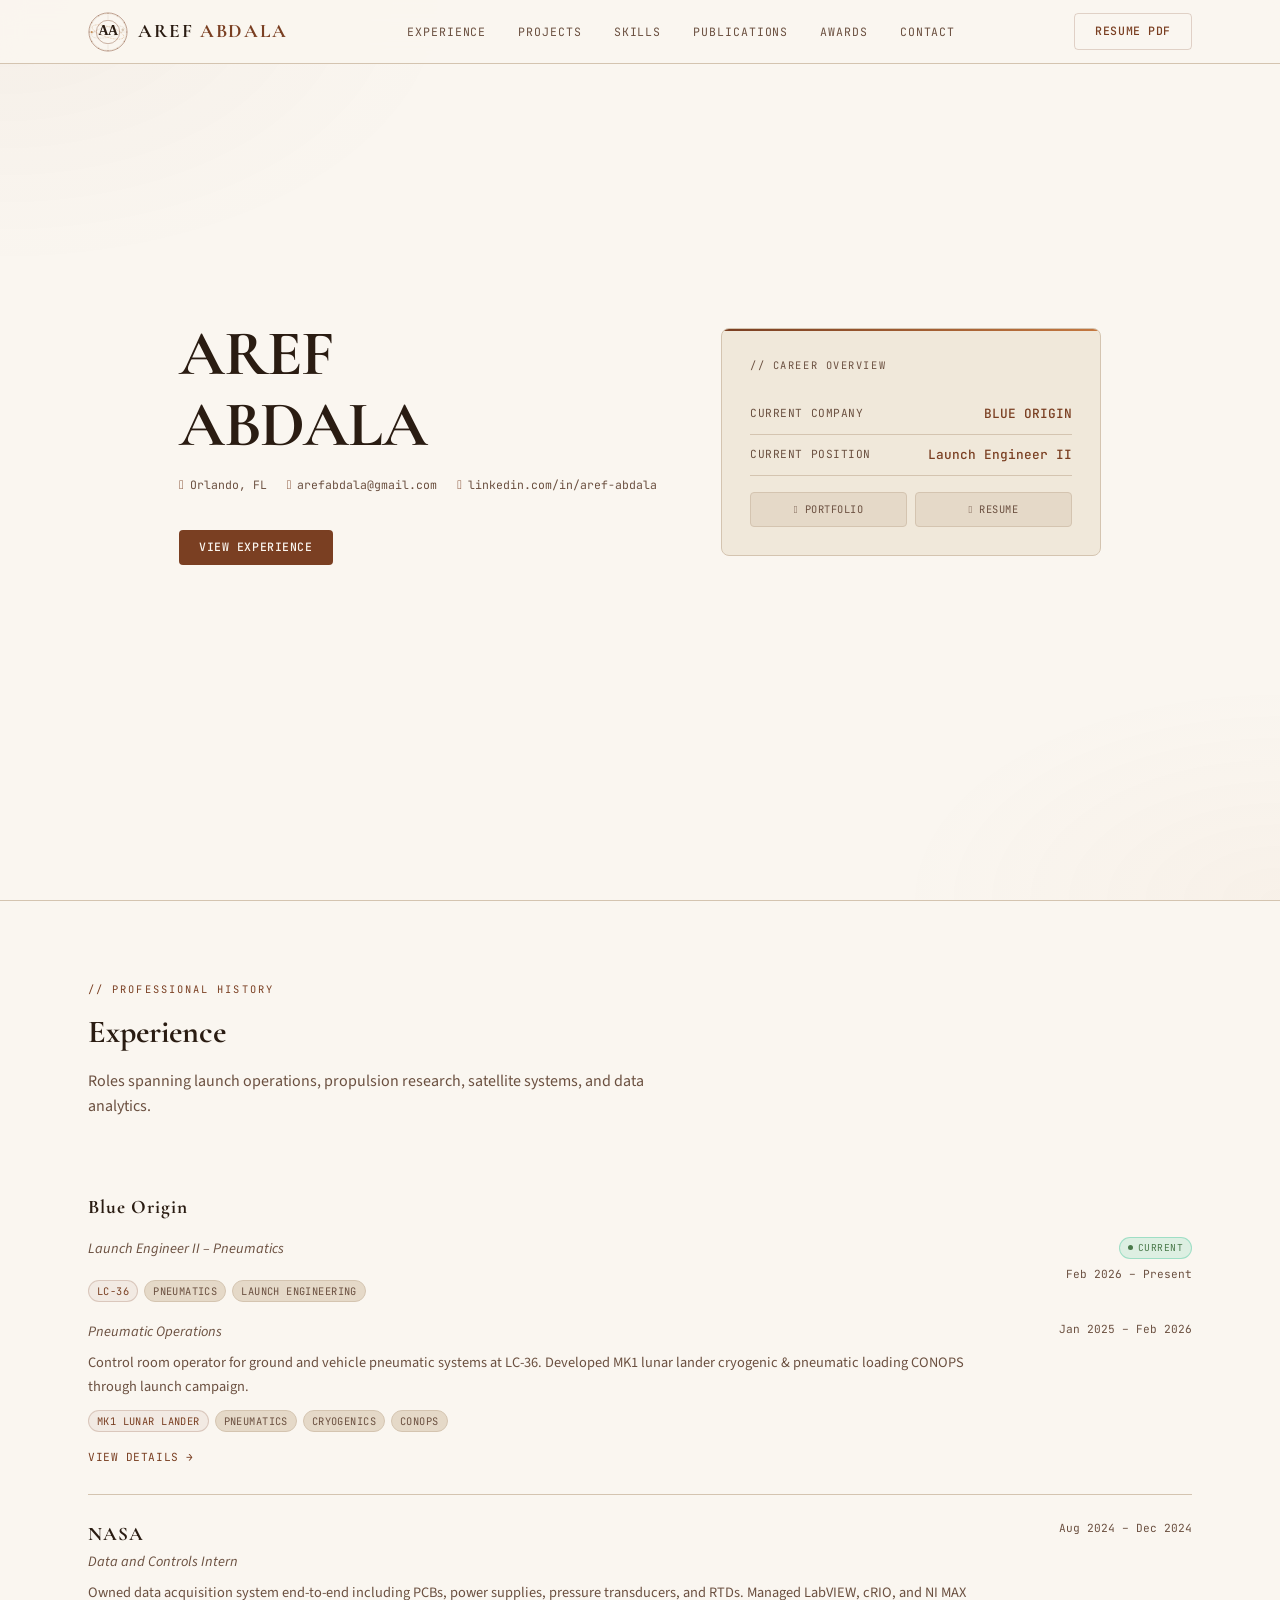
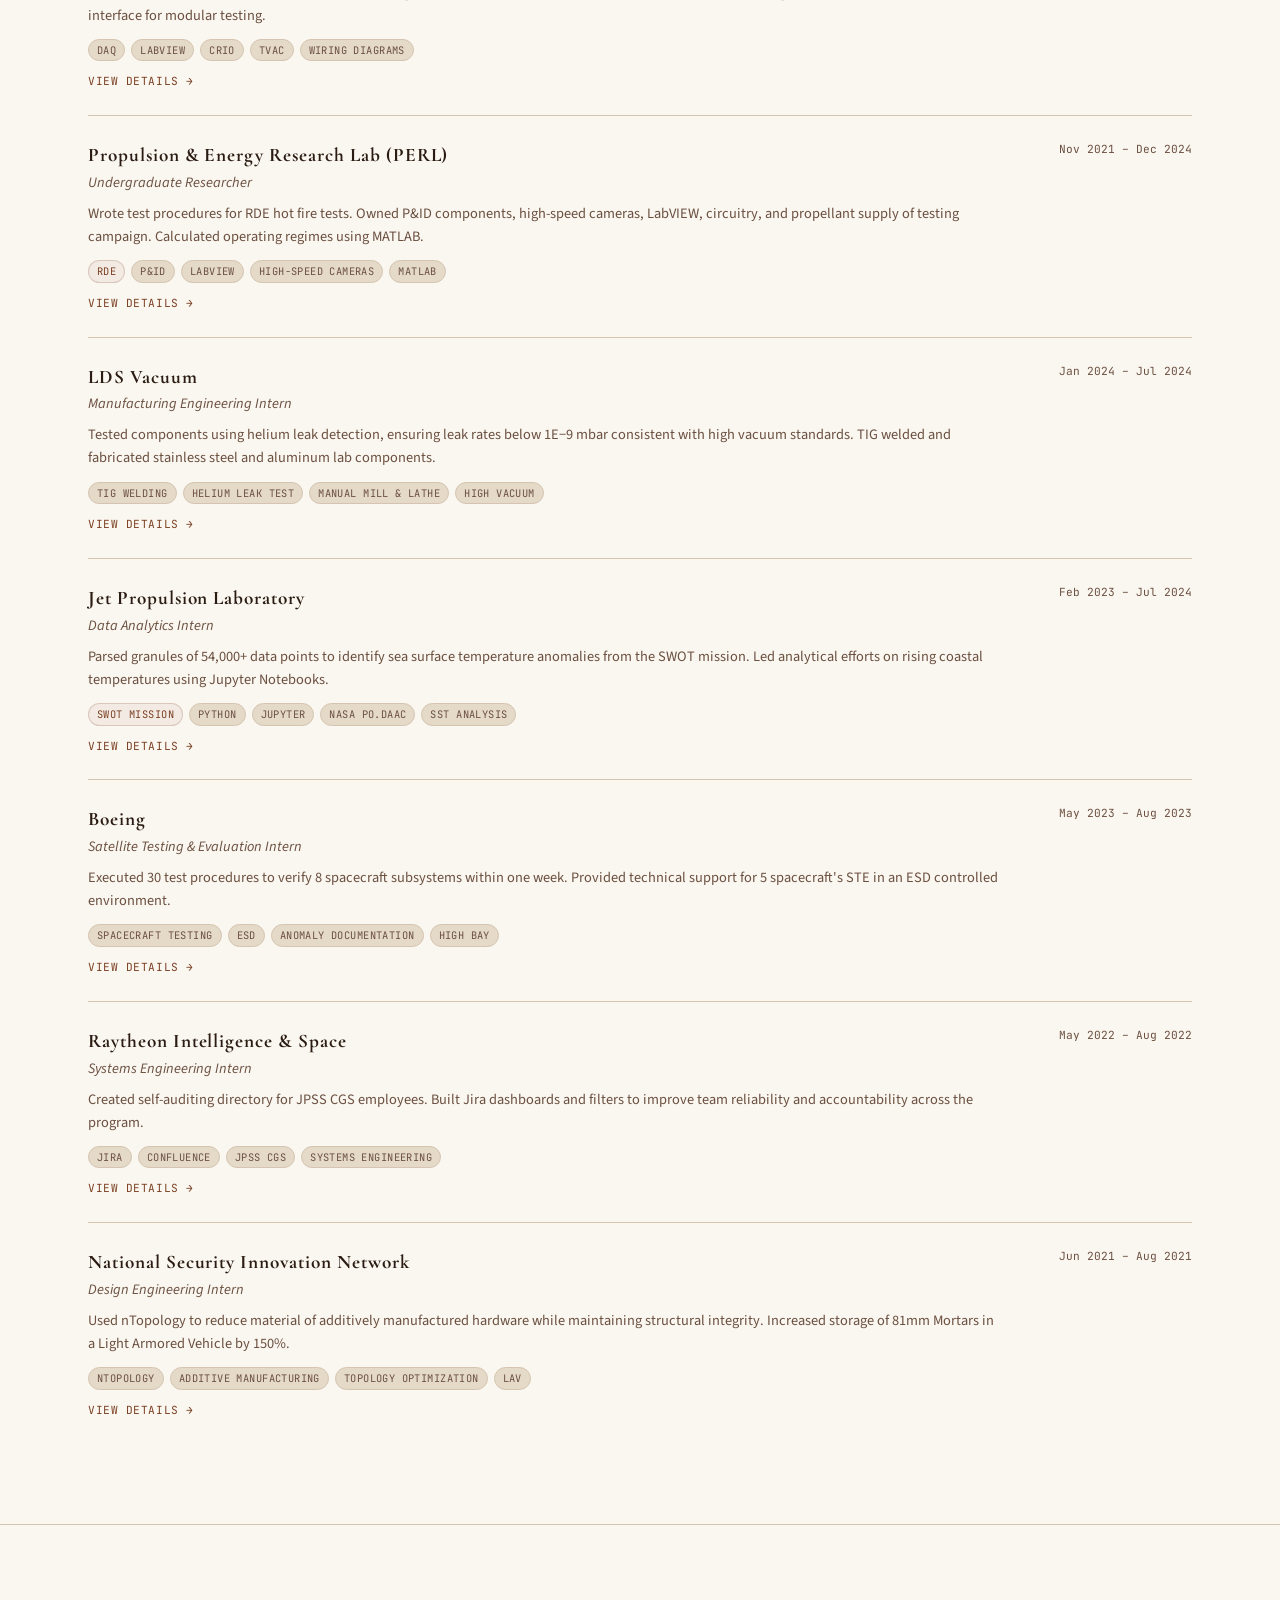
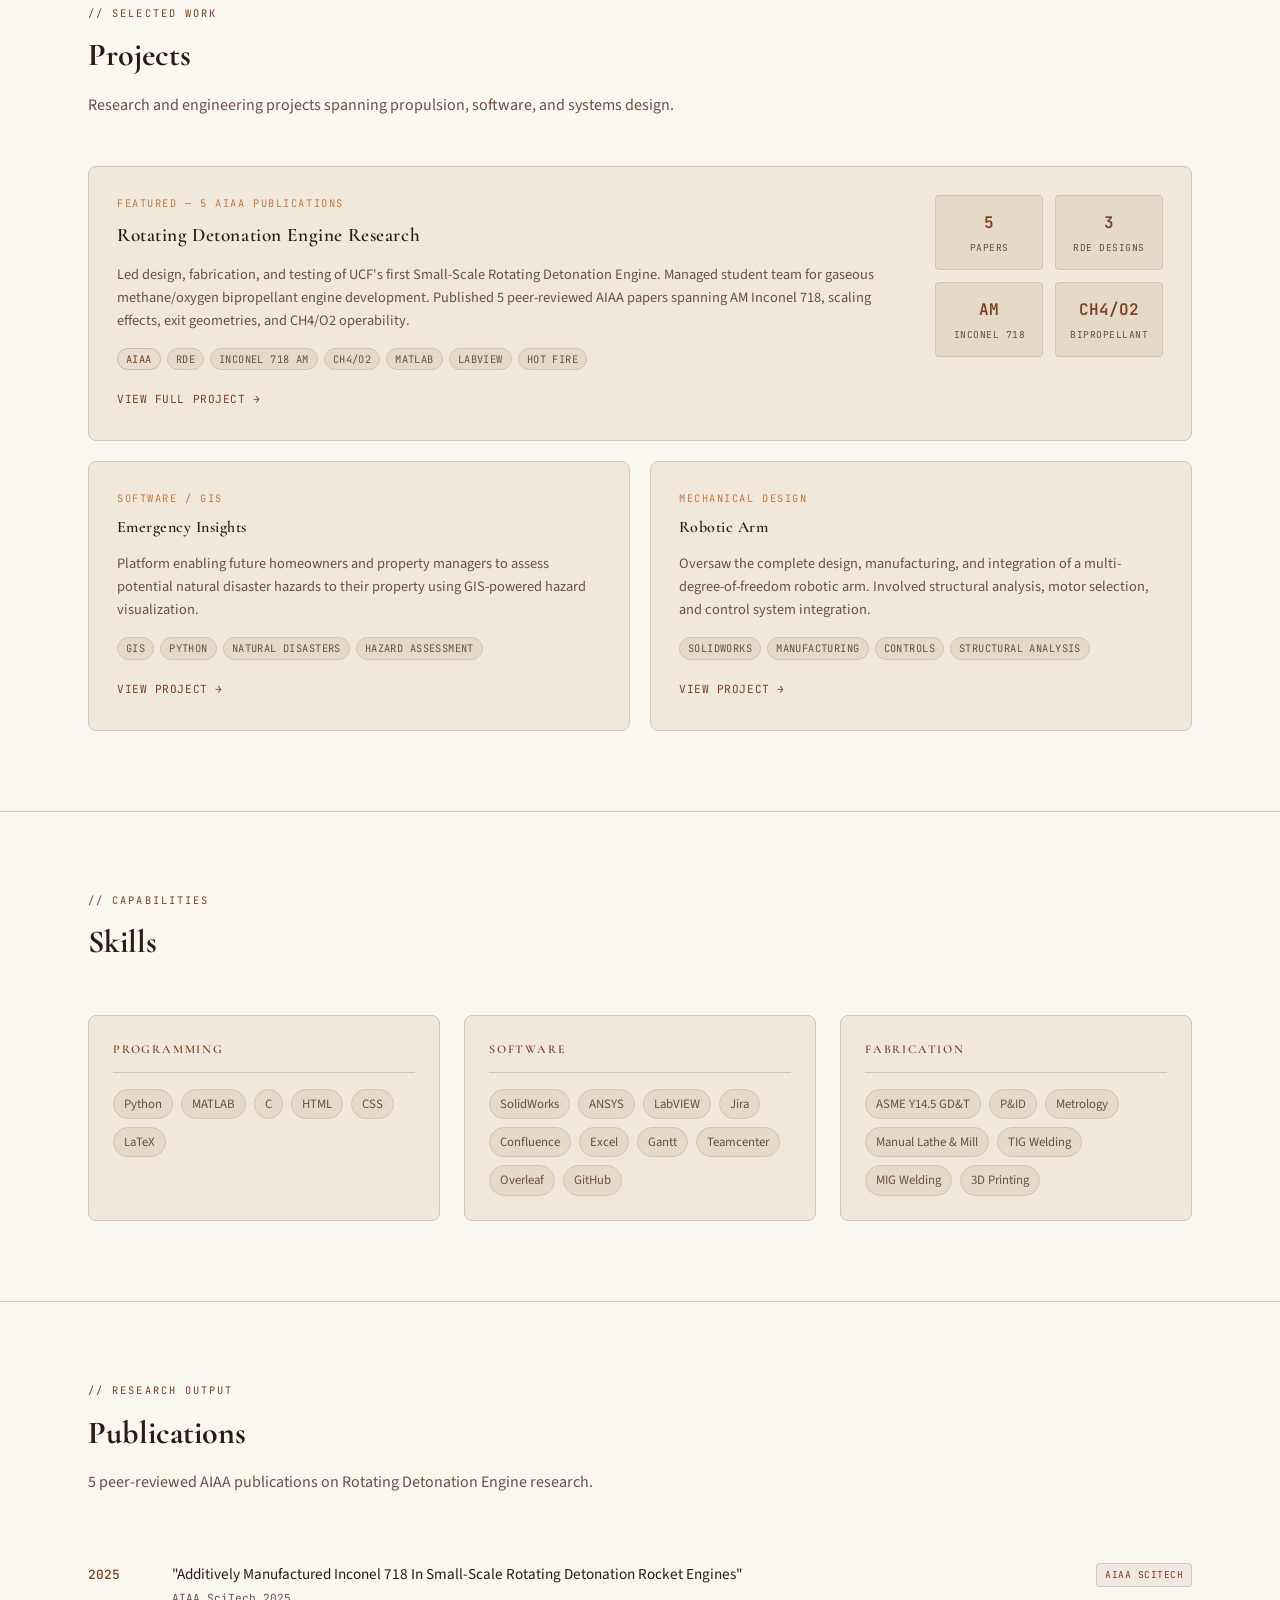
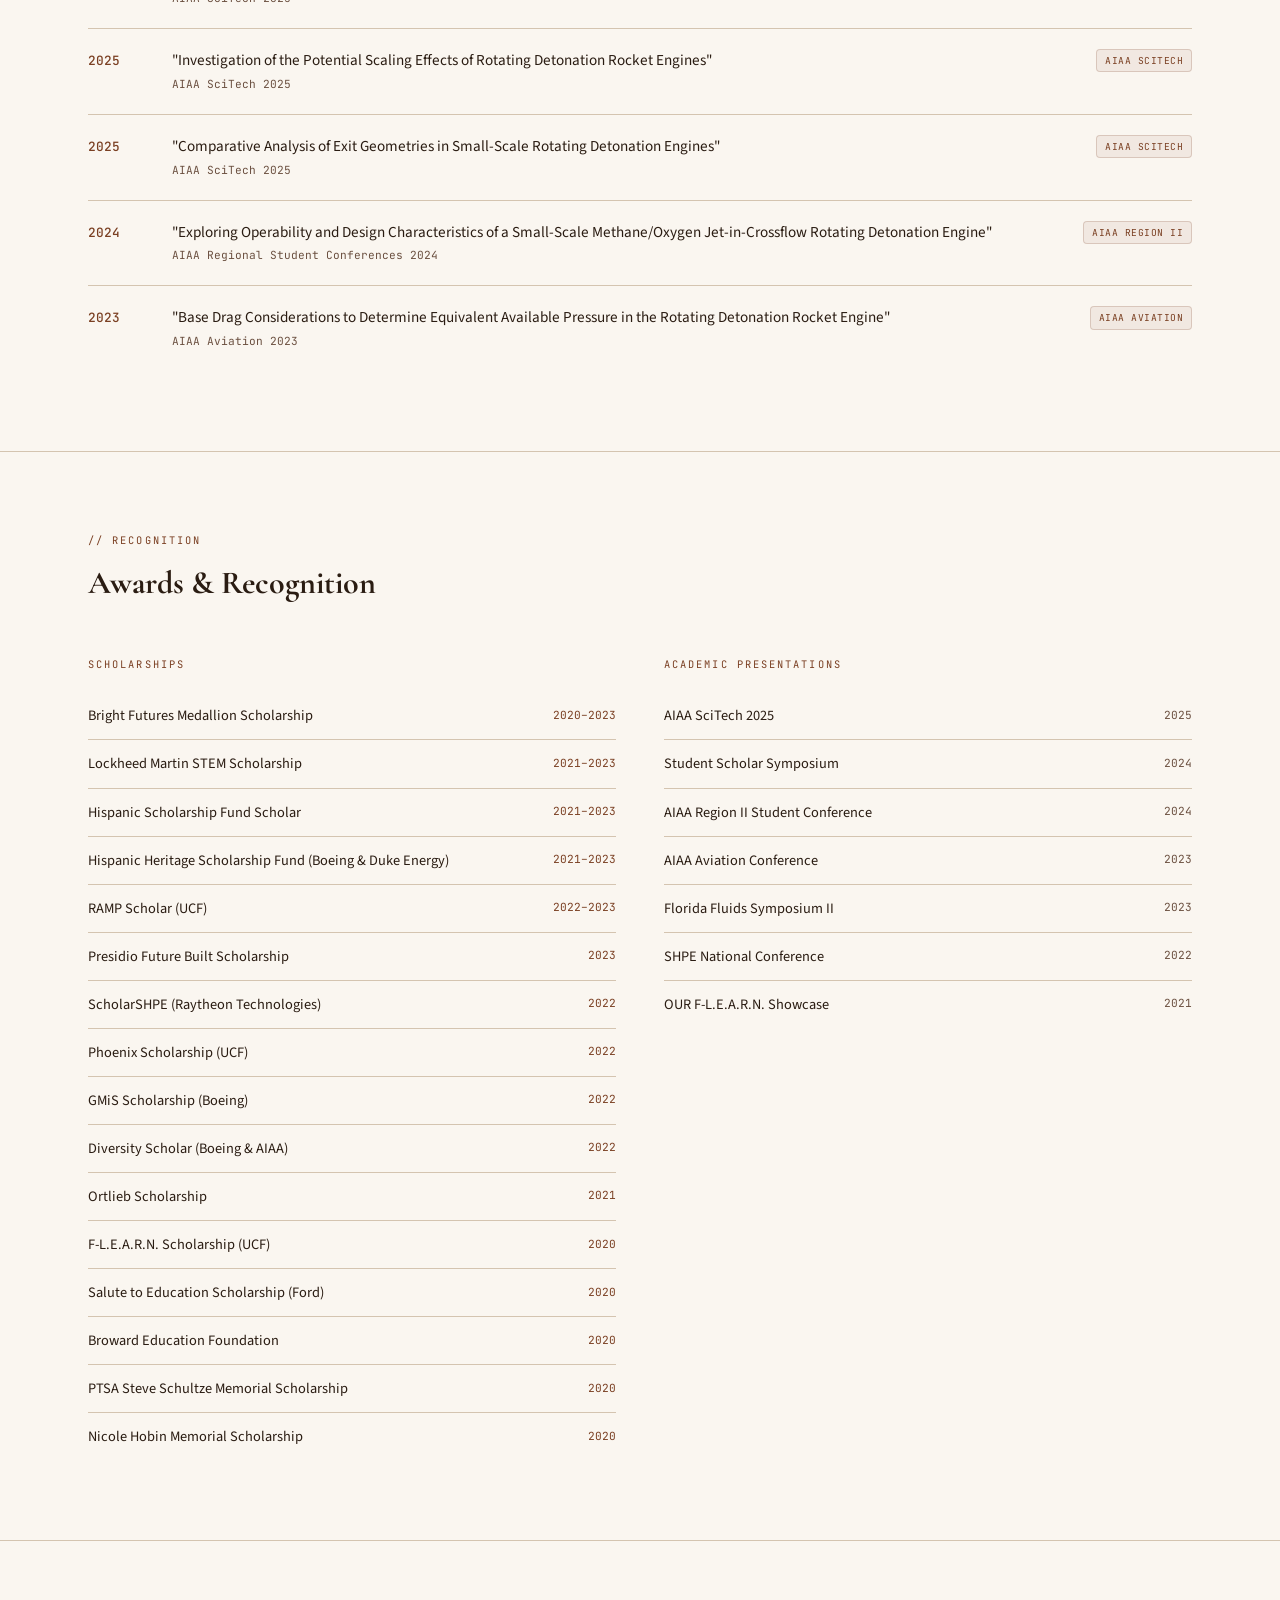
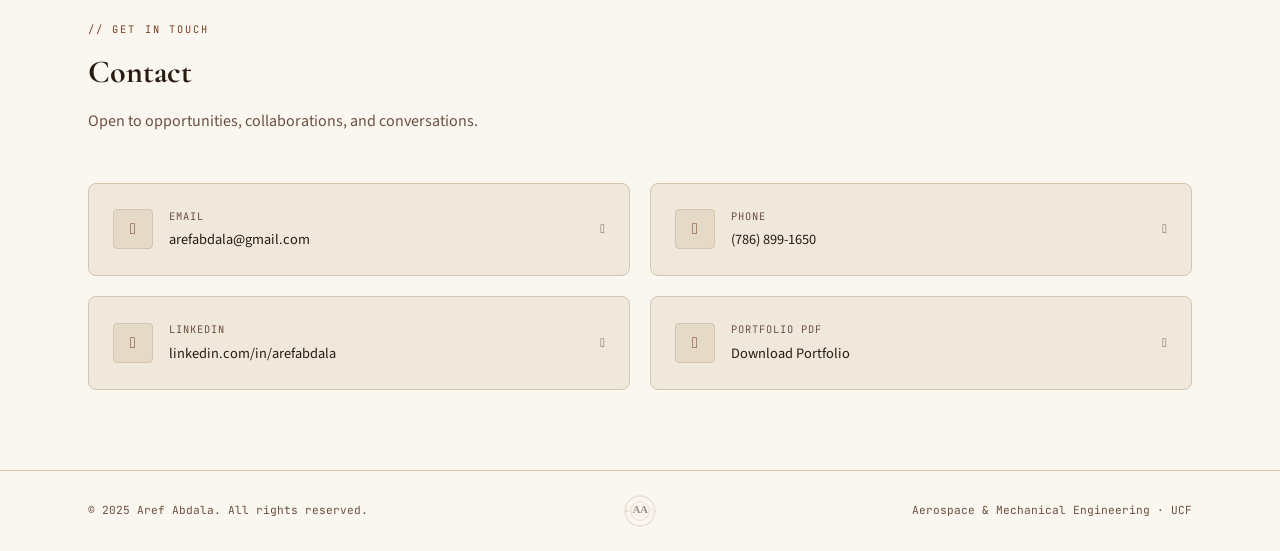
==== commit 3a2c29b7: "refining" ====
--- a/index.html
+++ b/index.html
@@ -61,10 +61,12 @@
           <span class="stat-label">Current Position</span>
           <span class="stat-value" style="font-size:0.8rem;">Launch Engineer II</span>
         </div>
+        <!--
         <div class="stat-row">
           <span class="stat-label">AIAA Publications</span>
           <span class="stat-value">05</span>
         </div>
+        -->
         <div class="stats-downloads">
           <a href="Aref_portfolio.pdf" target="_blank"><i class="fas fa-download"></i> Portfolio</a>
           <a href="Aref_resume.pdf" target="_blank"><i class="fas fa-download"></i> Resume</a>
@@ -85,19 +87,15 @@
 
     <div class="timeline reveal-group">
 
-      <!-- Blue Origin -->
-      <div class="timeline-item reveal">
-        <div class="timeline-date">
-          <span class="badge-current">Current</span>
-          Jan 2025 – Present
-        </div>
-        <div class="timeline-content">
-          <div class="timeline-company">Blue Origin</div>
-
-          <!-- Role 1: Launch Engineer II -->
-          <div style="margin-top: 4px;">
+      <!-- Blue Origin — two roles, each with its own right-aligned date column -->
+      <div class="timeline-item reveal" style="display: block; padding: 24px 0;">
+
+        <div class="timeline-company" style="margin-bottom: 14px;">Blue Origin</div>
+
+        <!-- Role 1: Launch Engineer II -->
+        <div style="display: grid; grid-template-columns: 1fr 160px; gap: 32px; margin-bottom: 18px;">
+          <div style="display: flex; flex-direction: column; gap: 8px;">
             <div class="timeline-role">Launch Engineer II – Pneumatics</div>
-            <div style="font-family: var(--font-mono); font-size: 0.65rem; color: var(--text-secondary); margin: 3px 0 6px;">Feb 2026 – Present</div>
             <p class="timeline-desc"><!-- placeholder until description is provided --></p>
             <div class="timeline-tags">
               <span class="tag tag-accent">LC-36</span>
@@ -105,11 +103,16 @@
               <span class="tag">Launch Engineering</span>
             </div>
           </div>
-
-          <!-- Role 2: Pneumatic Operations -->
-          <div>
+          <div class="timeline-date">
+            <span class="badge-current">Current</span>
+            Feb 2026 – Present
+          </div>
+        </div>
+
+        <!-- Role 2: Pneumatic Operations -->
+        <div style="display: grid; grid-template-columns: 1fr 160px; gap: 32px; margin-bottom: 12px;">
+          <div style="display: flex; flex-direction: column; gap: 8px;">
             <div class="timeline-role">Pneumatic Operations</div>
-            <div style="font-family: var(--font-mono); font-size: 0.65rem; color: var(--text-secondary); margin: 3px 0 6px;">Jan 2025 – Feb 2026</div>
             <p class="timeline-desc">Control room operator for ground and vehicle pneumatic systems at LC-36. Developed MK1 lunar lander cryogenic &amp; pneumatic loading CONOPS through launch campaign.</p>
             <div class="timeline-tags">
               <span class="tag tag-accent">MK1 Lunar Lander</span>
@@ -118,9 +121,10 @@
               <span class="tag">CONOPS</span>
             </div>
           </div>
-
-          <a href="experience/blue-origin.html" class="timeline-link" style="margin-top: 10px;">View details →</a>
-        </div>
+          <div class="timeline-date">Jan 2025 – Feb 2026</div>
+        </div>
+
+        <a href="experience/blue-origin.html" class="timeline-link">View details →</a>
       </div>
 
       <!-- NASA -->
